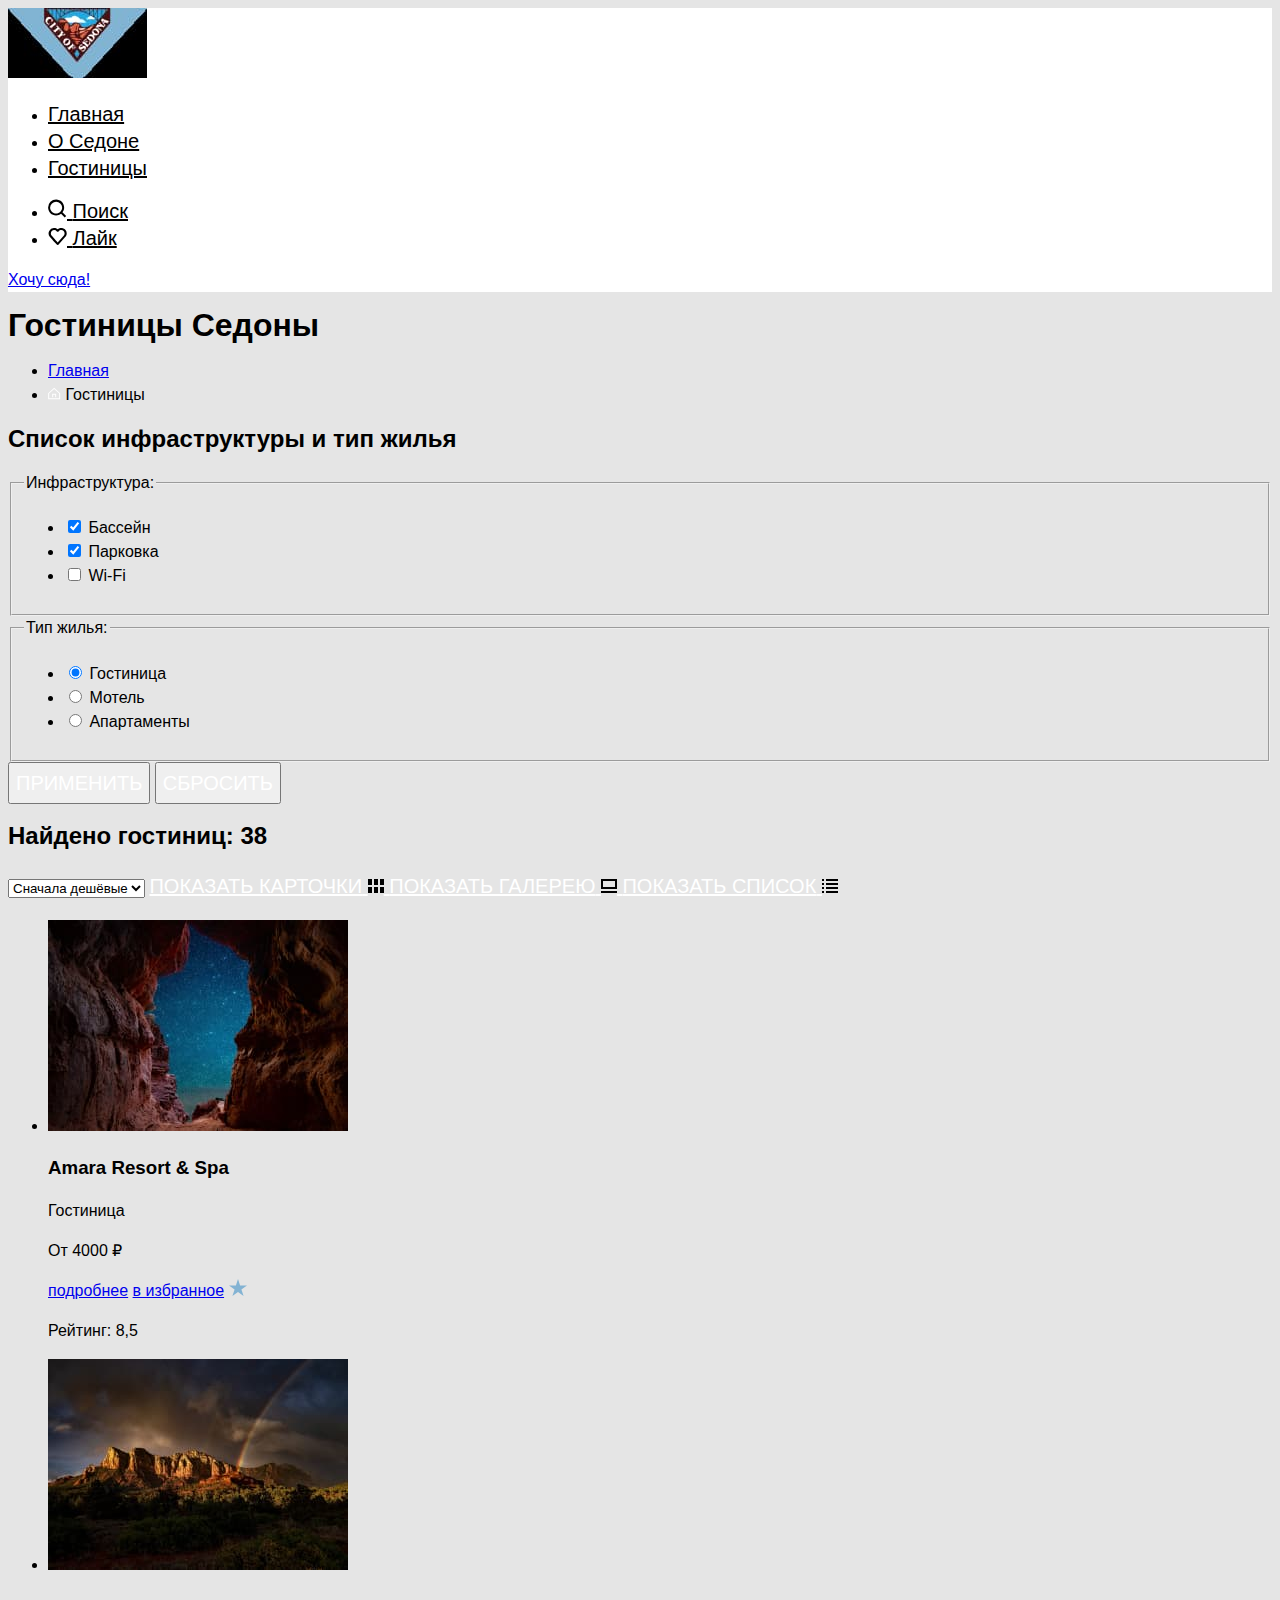
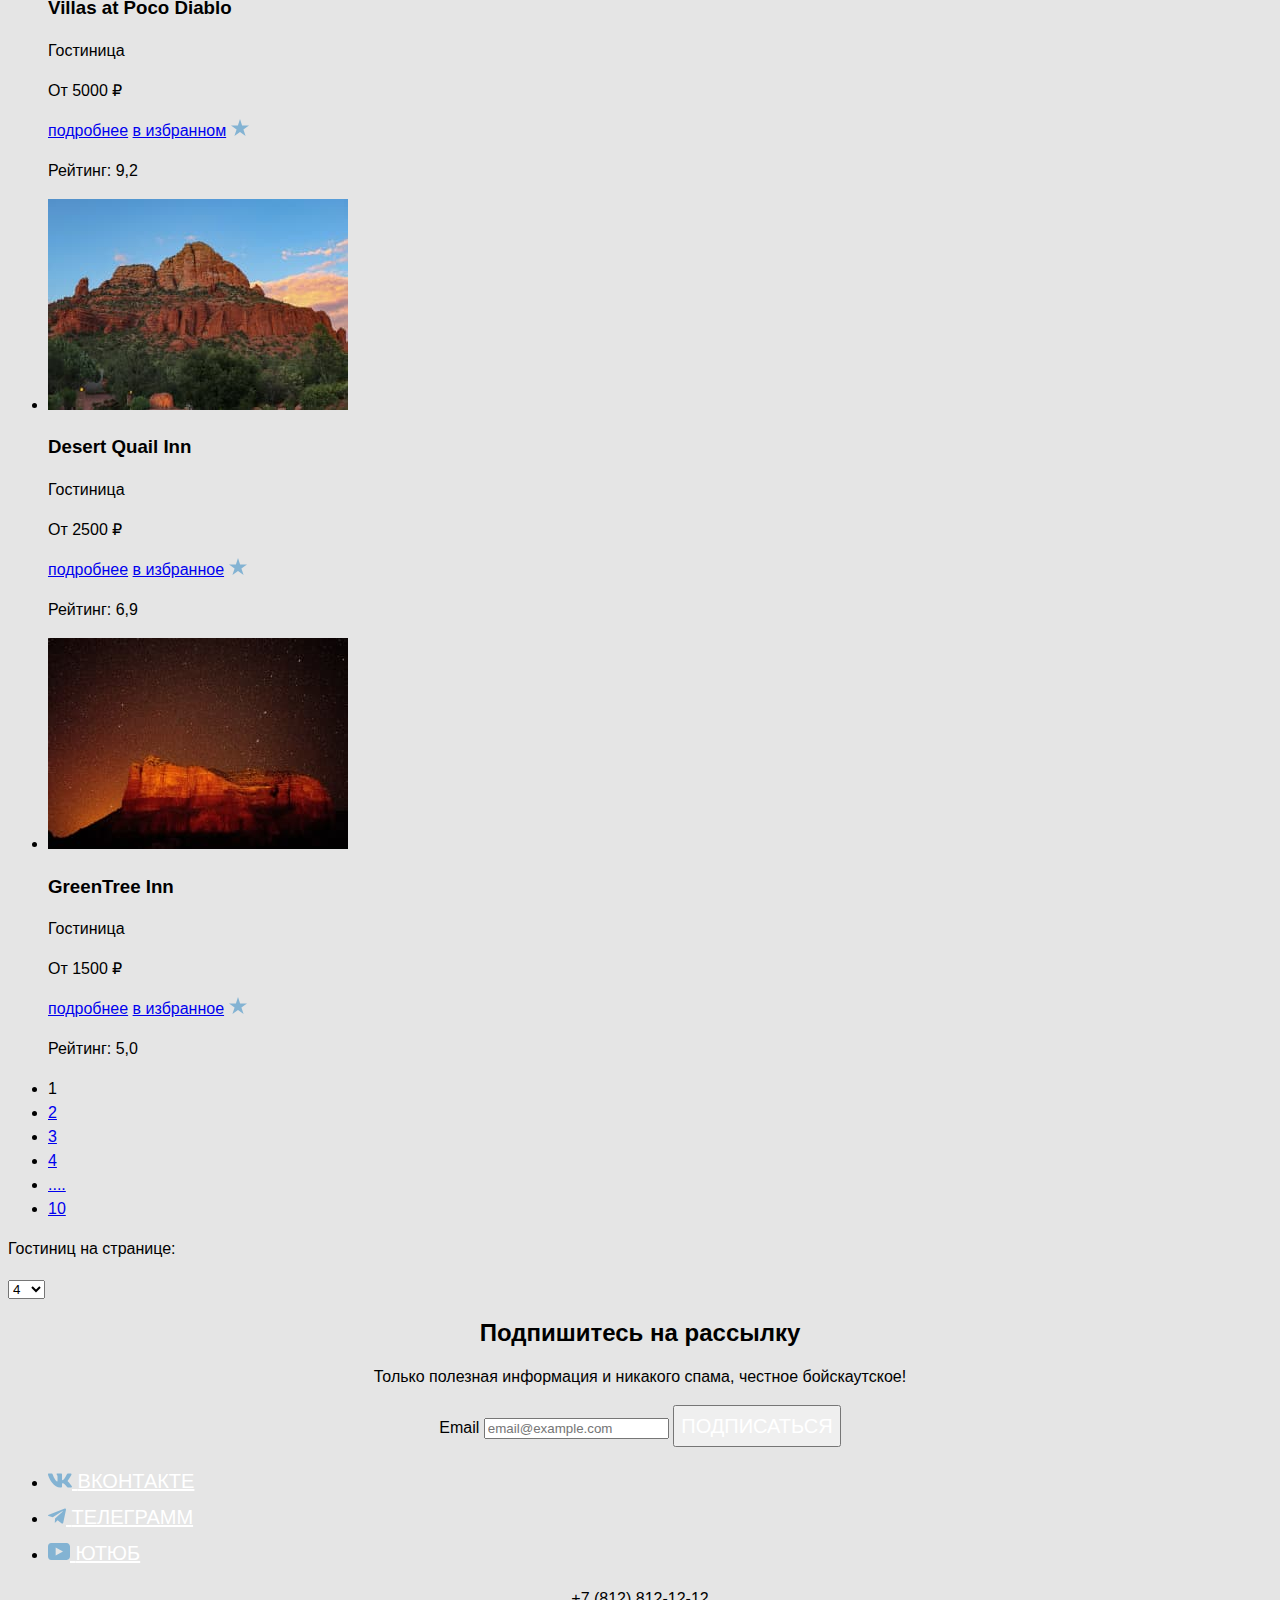
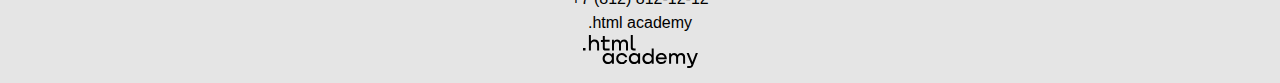
==== catalog.html @ 37988f54 "Базовая стилизация главной страницы" ====
<!DOCTYPE html>
<html lang="en">

<head>
  <meta charset="UTF-8">
  <title>Каталог</title>
  <link rel="stylesheet" href="styles/styles.css">
</head>

<body>
  <header class="page-header">
    <nav class="navigation">
      <a href="#"><img src="images/logo.jpg" alt="logo">
        <ul class="navigation-list">
          <li class="navigation-item">
            <a class="navigation-link" href="index.html">Главная</a>
          </li>
          <li class="navigation-item">
            <a class="navigation-link" href="index.html">О Седоне</a>
          </li>
          <li class="navigation-item">
            <a class="navigation-link" href="#">Гостиницы</a>
          </li>
        </ul>
        <ul class="navigation-user">
          <li class="navigation-item">
            <a class="navigation-link" href="#"><img src="images/search.svg" alt="search">
              <span class="visually-hidden">
                Поиск
              </span>
            </a>
          </li>
          <li class="navigation-item">
            <a class="navigation-link" href="#"><img src="images/favorite.svg" alt="favorite">
              <span class="visually-hidden">
                Лайк
              </span>
            </a>
          </li>
        </ul>
        <div>
          <a href="#">Хочу сюда!</a>
        </div>
    </nav>
  </header>

  <main class="main-inner">
    <header class="inner-header">
      <h1 class="inner-header-title">Гостиницы Седоны</h1>
      <ul class="breadcrumbs">
        <li class="breadcrumbs-item">
          <a class="breadcrumbs-link" href="index.html">Главная</a>
        </li>
        <li class="breadcrumbs-item">
          <img src="images/hotel-catalog.svg" alt="house">
          <a class="breadcrumbs-link">Гостиницы</a>
        </li>
      </ul>
    </header>
    <section class="catalog-environment-and-kind-dwell">
      <h2 class="visually-hidden">Список инфраструктуры и тип жилья</h2>
      <form class="catalog-filter" action="https://echo.htmlacademy.ru/" method="get">

        <fieldset class="catalog-filter-group">
          <legend class="catalog-filter-title">Инфраструктура:</legend>
          <ul class="catalog-filter-list">
            <li class="catalog-filter-item">
              <label class="control">
                <input class="control-input" type="checkbox" name="Бассейн" checked>
                Бассейн
              </label>
            </li>
            <li class="catalog-filter-item">
              <label class="control">
                <input class="control-input" type="checkbox" name="Парковка" checked>
                Парковка
              </label>
            </li>
            <li class="catalog-filter-item">
              <label class="control">
                <input class="control-input" type="checkbox" name="Wi-Fi">
                Wi-Fi
              </label>
            </li>
          </ul>
        </fieldset>

        <fieldset class="catalog-filter-group">
          <legend class="catalog-filter-title">Тип жилья:</legend>
          <ul class="catalog-filter-list">
            <li class="catalog-filter-item">
              <label class="control">
                <input class="control-input" type="radio" name="product-group" value="shaving-supplies" checked>
                Гостиница
              </label>
            </li>
            <li class="catalog-filter-item">
              <label class="control">
                <input class="control-input" type="radio" name="product-group" value="shaving-supplies">
                Мотель
              </label>
            </li>
            <li class="catalog-filter-item">
              <label class="control">
                <input class="control-input" type="radio" name="product-group" value="shaving-supplies">
                Апартаменты
              </label>
            </li>
        </fieldset>

        <button class="button" type="submit">Применить</button>
        <button class="button" type="reset">Сбросить</button>
      </form>

      <h2 class="header-title">Найдено гостиниц: 38</h2>
      <select class="select-control" aria-label="Сортировка">
        <option value="cheap">Сначала дешёвые</option>
        <option value="expensive">Сначала дорогие</option>
      </select>
      <a href="#" class="button button-light">
        <span class="visually-hidden">Показать карточки</span>
        <img src="images/icon-table.svg" alt="table">
      </a>
      <a class="button" href="#">
        <span class="visually-hidden">Показать галерею</span>
        <img src="images/icon-slideshow.svg" alt="slideshow">
      </a>
      <a class="button" href="#">
        <span class="visually-hidden">Показать список</span>
        <img src="images/icon-list.svg" alt="list">
      </a>

      <ul class="select-hotel">
        <li>
          <img src="images/hotel-4.jpg" alt="cave">
          <h3>Amara Resort & Spa</h3>
          <p>Гостиница</p>
          <p>От 4000 ₽</p>
          <a href="#">подробнее</a>
          <a href="#">в избранное</a>
          <img src="images/star.svg" alt="****">
          <p>Рейтинг: 8,5</p>
        </li>
      </ul>

      <ul class="select-hotel">
        <li>
          <img src="images/hotel-1.jpg" alt="rainbow-over-mountain">
          <h3>Villas at Poco Diablo</h3>
          <p>Гостиница</p>
          <p>От 5000 ₽</p>
          <a href="#">подробнее</a>
          <a href="#">в избранном</a>
          <img src="images/star.svg" alt="****">
          <p>Рейтинг: 9,2</p>
        </li>
      </ul>

      <ul class="select-hotel">
        <li>
          <img src="images/hotel-2.jpg" alt="hill">
          <h3>Desert Quail Inn</h3>
          <p>Гостиница</p>
          <p>От 2500 ₽</p>
          <a href="#">подробнее</a>
          <a href="#">в избранное</a>
          <img src="images/star.svg" alt="***">
          <p>Рейтинг: 6,9</p>
        </li>
      </ul>

      <ul class="select-hotel">
        <li>
          <img src="images/hotel-3.jpg" alt="hill-at-night">
          <h3>GreenTree Inn</h3>
          <p>Гостиница</p>
          <p>От 1500 ₽</p>
          <a href="#">подробнее</a>
          <a href="#">в избранное</a>
          <img src="images/star.svg" alt="**">
          <p>Рейтинг: 5,0</p>
        </li>
      </ul>

      <ul class="pagination">
        <li class="pagination-item">
          <a class="pagination-link pagination-current">1</a>
        </li>
        <li class="pagination-item">
          <a class="pagination-link" href="#">2</a>
        </li>
        <li class="pagination-item">
          <a class="pagination-link" href="#">3</a>
        </li>
        <li class="pagination-item">
          <a class="pagination-link" href="#">4</a>
        </li>
        <li class="pagination-item">
          <a class="pagination-link" href="#">....</a>
        </li>
        <li class="pagination-item">
          <a class="pagination-link" href="#">10</a>
        </li>
      </ul>
      <p>Гостиниц на странице:</p>
      <select class="select-control" aria-label="Сортировка">
        <option value="amount">4</option>
        <option value="amount">6</option>
        <option value="amount">9</option>
        <option value="amount">12</option>
        <option value="amount">all</option>
      </select>
  </main>

  <footer class="page-footer">
    <section class="newsletter">
      <h2 class="page-footer-title">Подпишитесь на рассылку</h2>
      <p>Только полезная информация и никакого спама, честное бойскаутское!</p>
      <form class="newsletter-form" action="https://echo.htmlacademy.ru/" method="post">
        <label for="newsletter-email">Email</label>
        <input class="field" placeholder="email@example.com" type="email" name="newsletter-email" id="newsletter-email"
          required>
        <button class="button newsletter-button" type="submit">
          <span class="visually-hidden">Подписаться</span>
        </button>
      </form>
    </section>
    <section class="footer-social">
      <ul class="footer-social-list">
        <li class="footer-social-item">
          <a class="button" href="https://vk.com/htmlacademy"><img src="images/vk.svg" alt="vk">
            <span class="visually-hidden">ВКонтакте</span>
          </a>
        </li>
        <li class="footer-social-item">
          <a class="button" href="https://t.me/htmlacademy"><img src="images/telegram.svg" alt="telegram">
            <span class="visually-hidden">Телеграмм</span>
          </a>
        </li>
        <li class="footer-social-item">
          <a class="button" href="https://www.youtube.com/user/htmlacademyru"><img src="images/youtube.svg"
              alt="youtube">
            <span class="visually-hidden">Ютюб</span>
          </a>
        </li>
      </ul>
    </section>
    <div>
      <li class="contacts-phone" href="tel:+78005558628">+7 (812) 812-12-12</li>
      <li class="about-text" class="htmlacademy-link" href="https://htmlacademy.ru/">.html academy</li>
      <img src="images/HTML Academy.svg" alt="HTML-Academy">
    </div>


  </footer>

</body>

</html>
---- styles/styles.css ----
@font-face {
  font-family: "PT Sans";
  font-style: normal;
  font-weight: 400;
  src: url("fonts/pt-sans-regular.woff2") format("woff2");
  font-display: swap;
}

@font-face {
  font-family: "PT Sans";
  font-style: normal;
  font-weight: 700;
  src: url("fonts/pt-sans-bold.woff2") format("woff2");
  font-display: swap;
}

@font-face {
  font-family: "PT Sans";
  font-style: italic;
  font-weight: 400;
  src: url("fonts/pt-sans-italic.woff2") format("woff2");
  font-display: swap;
}

@font-face {
  font-family: "PT Sans";
  font-style: italic;
  font-weight: 700;
  src: url("fonts/pt-sans-bold-italic.woff2") format("woff2");
  font-display: swap;
}

body {
  font-family: "PT Sans", sans-serif;
  font-size: 16px;
  line-height: 24px;
  color: #000000;
  background: #E5E5E5;
}

.page-header {
  color: #000000;
  background: #FFFFFF;
}

  .navigation-link {
  font-size: 20px;
  line-height: 26px;
  color: #000000;
}


.invite {
  background-image: url("images/background-header.jpg");
}

.clarification{
  text-align: center;
  text-transform: uppercase;
  font-size: 30px;
  line-height: 36px;
}

.clarification-link{
  text-align: center;
  color: #333333;
  font-size: 22px;
  line-height: 26px;
}

.description{
  text-align: center;
  color: #FFFFFF;
}

.description-subtitle{
  font-size: 24px;
  line-height: 28px;
}

.description-lead{
  font-size: 18px;
line-height: 21px;
}

.description-text{
  font-size: 18px;
  line-height: 21px;
}

.interest{
  text-align: center;
}

.interest-text{
  font-size: 30px;
  line-height: 36px;
  text-transform: uppercase;
}

.interest-desc{
  font-size: 22px;
  line-height: 26px;
  color: #333333;
}

.button{
  font-size: 20px;
  line-height: 36px;
  text-transform: uppercase;
  color: #FFFFFF;
}

.page-footer {
  background-image: url("images/background-footer.jpg")
}

.page-footer {
  text-align: center;
}

.footer-social-item {
  text-align: left;
}

.footer-logo-HTML {
  text-align: right;
}
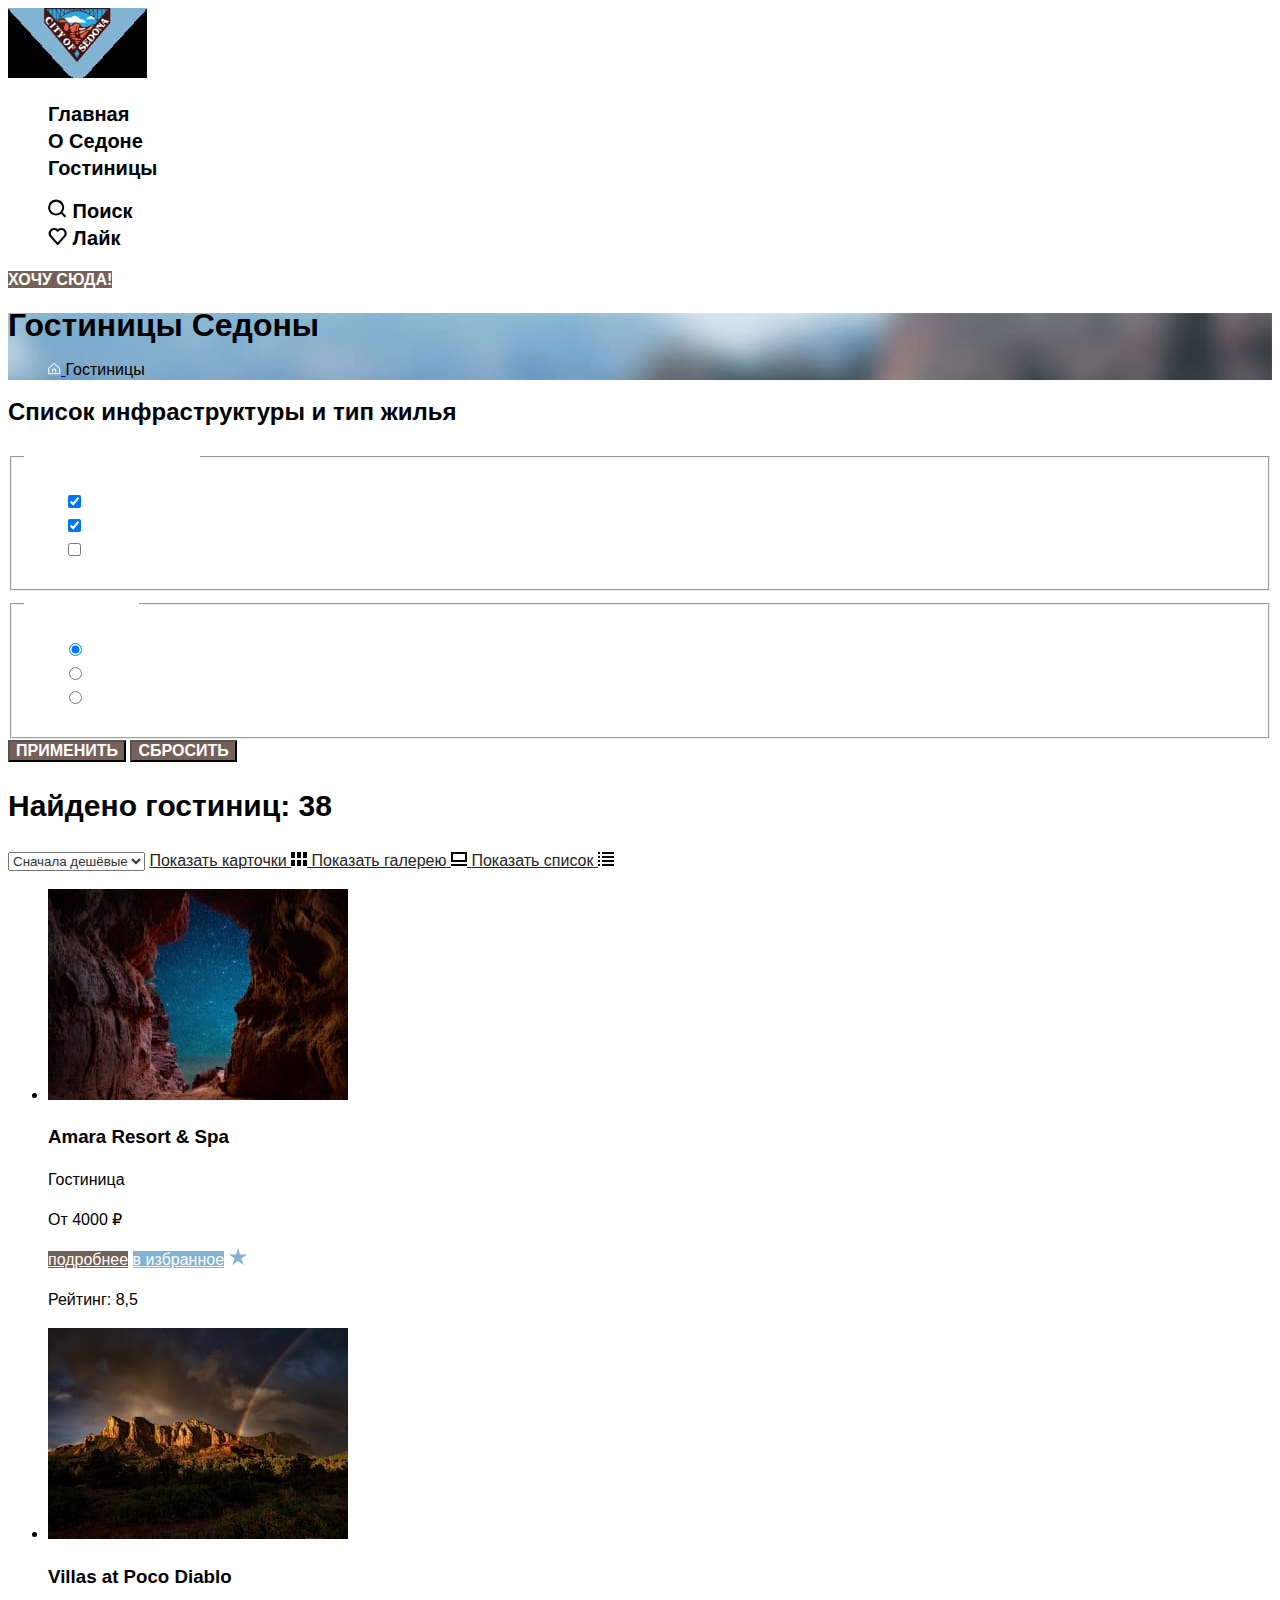
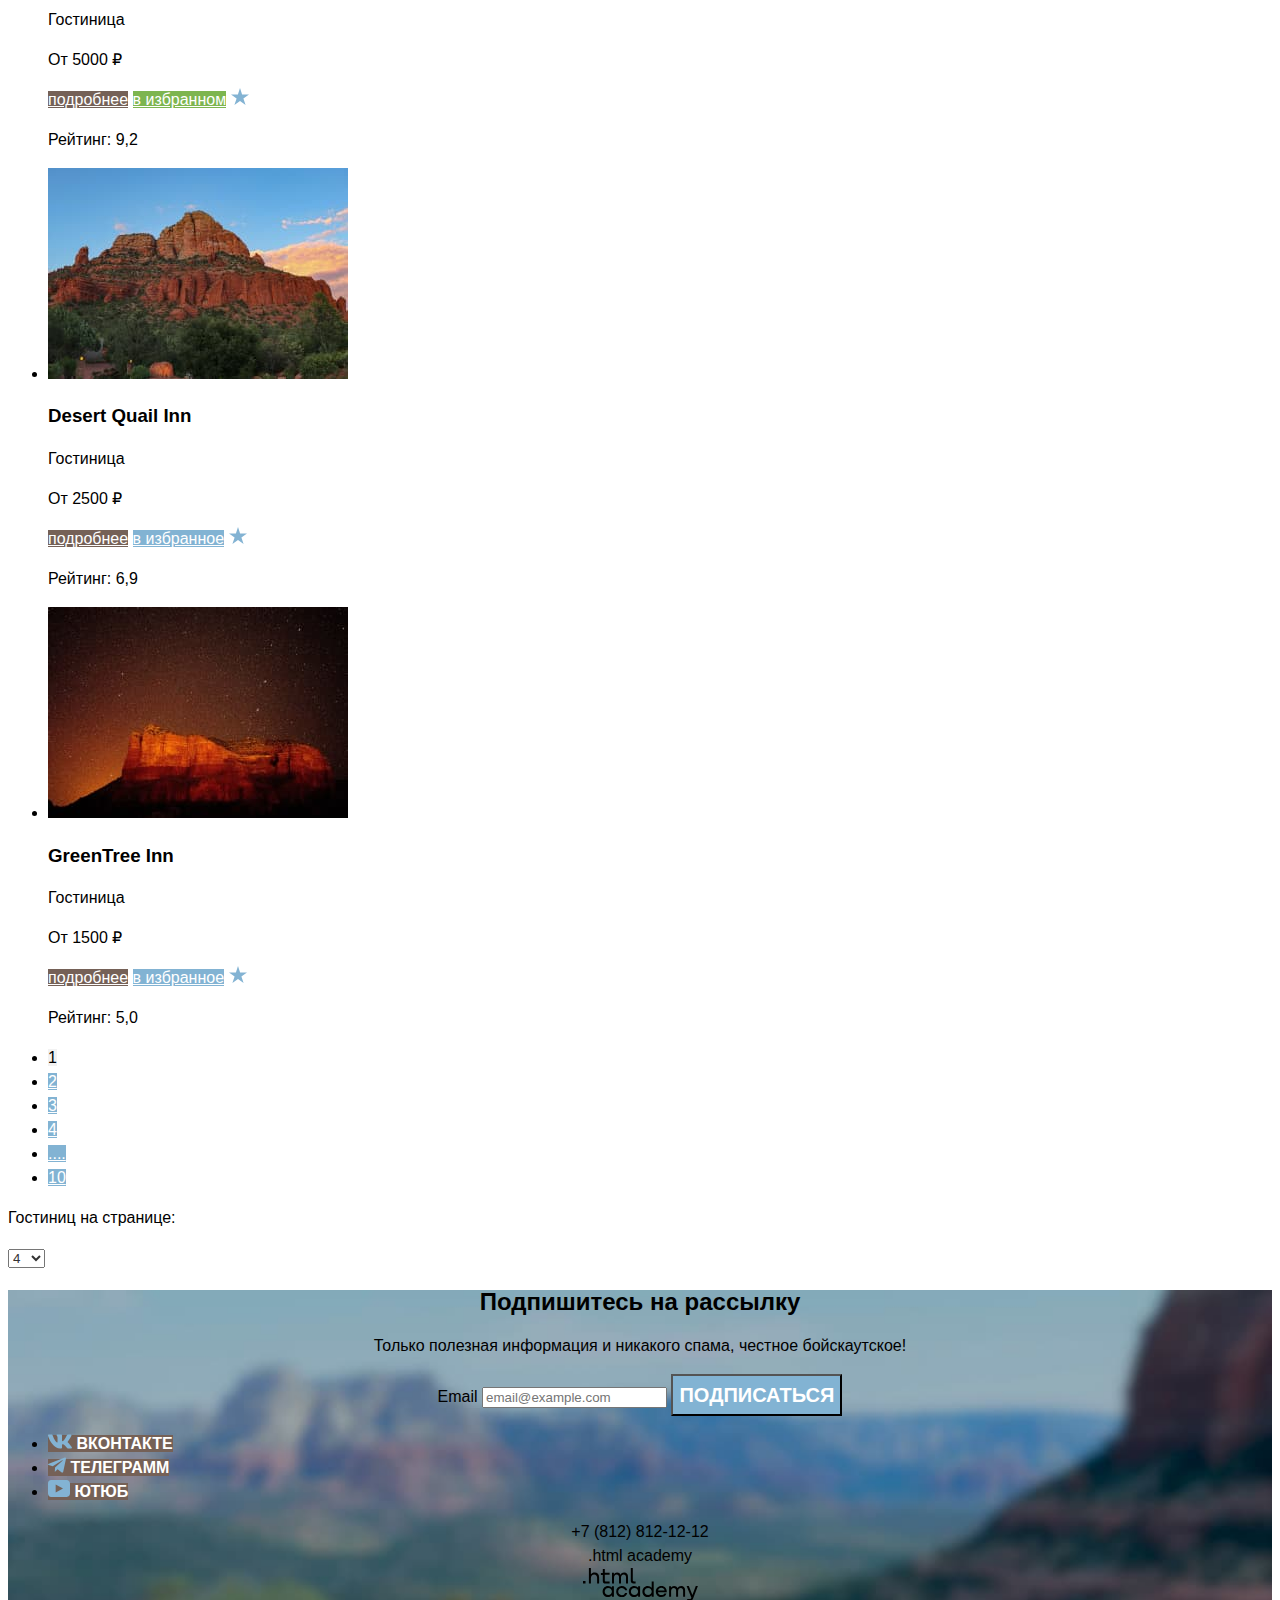
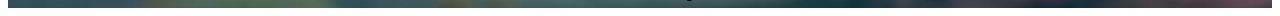
==== commit fd728ce1: "Базовая стилизация главной страницы" ====
--- a/catalog.html
+++ b/catalog.html
@@ -10,7 +10,7 @@
 <body>
   <header class="page-header">
     <nav class="navigation">
-      <a href="#"><img src="images/logo.jpg" alt="logo">
+      <a href="#"><img src="images/logo.jpg" width="139" height="70" alt="logo">
         <ul class="navigation-list">
           <li class="navigation-item">
             <a class="navigation-link" href="index.html">Главная</a>
@@ -39,7 +39,7 @@
           </li>
         </ul>
         <div>
-          <a href="#">Хочу сюда!</a>
+          <a class="button" href="#">Хочу сюда!</a>
         </div>
     </nav>
   </header>
@@ -49,11 +49,8 @@
       <h1 class="inner-header-title">Гостиницы Седоны</h1>
       <ul class="breadcrumbs">
         <li class="breadcrumbs-item">
-          <a class="breadcrumbs-link" href="index.html">Главная</a>
-        </li>
-        <li class="breadcrumbs-item">
-          <img src="images/hotel-catalog.svg" alt="house">
-          <a class="breadcrumbs-link">Гостиницы</a>
+          <a class="breadcrumbs-link" href="index.html"><img src="images/hotel-catalog.svg" alt="house">
+            <a class="breadcrumbs-link">Гостиницы</a>
         </li>
       </ul>
     </header>
@@ -117,15 +114,15 @@
         <option value="cheap">Сначала дешёвые</option>
         <option value="expensive">Сначала дорогие</option>
       </select>
-      <a href="#" class="button button-light">
+      <a href="#" class="button-card">
         <span class="visually-hidden">Показать карточки</span>
         <img src="images/icon-table.svg" alt="table">
       </a>
-      <a class="button" href="#">
+      <a class="button-gallery" href="#">
         <span class="visually-hidden">Показать галерею</span>
         <img src="images/icon-slideshow.svg" alt="slideshow">
       </a>
-      <a class="button" href="#">
+      <a class="button-list" href="#">
         <span class="visually-hidden">Показать список</span>
         <img src="images/icon-list.svg" alt="list">
       </a>
@@ -136,8 +133,8 @@
           <h3>Amara Resort & Spa</h3>
           <p>Гостиница</p>
           <p>От 4000 ₽</p>
-          <a href="#">подробнее</a>
-          <a href="#">в избранное</a>
+          <a class="button-first" href="#">подробнее</a>
+          <a class="button-second" href="#">в избранное</a>
           <img src="images/star.svg" alt="****">
           <p>Рейтинг: 8,5</p>
         </li>
@@ -149,8 +146,8 @@
           <h3>Villas at Poco Diablo</h3>
           <p>Гостиница</p>
           <p>От 5000 ₽</p>
-          <a href="#">подробнее</a>
-          <a href="#">в избранном</a>
+          <a class="button-first" href="#">подробнее</a>
+          <a class="button-third" href="#">в избранном</a>
           <img src="images/star.svg" alt="****">
           <p>Рейтинг: 9,2</p>
         </li>
@@ -162,8 +159,8 @@
           <h3>Desert Quail Inn</h3>
           <p>Гостиница</p>
           <p>От 2500 ₽</p>
-          <a href="#">подробнее</a>
-          <a href="#">в избранное</a>
+          <a class="button-first" href="#">подробнее</a>
+          <a class="button-second" href="#">в избранное</a>
           <img src="images/star.svg" alt="***">
           <p>Рейтинг: 6,9</p>
         </li>
@@ -175,8 +172,8 @@
           <h3>GreenTree Inn</h3>
           <p>Гостиница</p>
           <p>От 1500 ₽</p>
-          <a href="#">подробнее</a>
-          <a href="#">в избранное</a>
+          <a class="button-first" href="#">подробнее</a>
+          <a class="button-second" href="#">в избранное</a>
           <img src="images/star.svg" alt="**">
           <p>Рейтинг: 5,0</p>
         </li>
@@ -184,22 +181,22 @@
 
       <ul class="pagination">
         <li class="pagination-item">
-          <a class="pagination-link pagination-current">1</a>
-        </li>
-        <li class="pagination-item">
-          <a class="pagination-link" href="#">2</a>
-        </li>
-        <li class="pagination-item">
-          <a class="pagination-link" href="#">3</a>
-        </li>
-        <li class="pagination-item">
-          <a class="pagination-link" href="#">4</a>
-        </li>
-        <li class="pagination-item">
-          <a class="pagination-link" href="#">....</a>
-        </li>
-        <li class="pagination-item">
-          <a class="pagination-link" href="#">10</a>
+          <a class="button-pagination-link-pagination-current">1</a>
+        </li>
+        <li class="pagination-item">
+          <a class="button-pagination-link" href="#">2</a>
+        </li>
+        <li class="pagination-item">
+          <a class="button-pagination-link" href="#">3</a>
+        </li>
+        <li class="pagination-item">
+          <a class="button-pagination-link" href="#">4</a>
+        </li>
+        <li class="pagination-item">
+          <a class="button-pagination-link" href="#">....</a>
+        </li>
+        <li class="pagination-item">
+          <a class="button-pagination-link" href="#">10</a>
         </li>
       </ul>
       <p>Гостиниц на странице:</p>
--- a/styles/styles.css
+++ b/styles/styles.css
@@ -35,7 +35,35 @@
   font-size: 16px;
   line-height: 24px;
   color: #000000;
-  background: #E5E5E5;
+  background-color: #ffffff;
+}
+
+.button {
+  font-family: inherit;
+  font-size: 16px;
+  line-height: 16px;
+  font-weight: 700;
+  text-align: center;
+  color: #ffffff;
+  background-color: #756157;;
+  text-decoration: none;
+  text-transform: uppercase;
+  cursor: pointer;
+} 
+
+.button-card {
+  color: #242424;
+  background-color: #ffffff;
+}
+
+.button-gallery {
+  color: #242424;
+  background-color: #ffffff;
+}
+
+.button-list{
+  color: #242424;
+  background-color: #ffffff;
 }
 
 .page-header {
@@ -47,11 +75,26 @@
   font-size: 20px;
   line-height: 26px;
   color: #000000;
-}
+  font-weight: 700;
+  text-decoration: none;
+  }
+
+  .navigation-link-prime{
+    font-size: 20px;
+  line-height: 26px;
+  color: #000000;
+  font-weight: 700;
+  }
+
+  .navigation-item{
+    list-style-type: none;
+  }
 
 
 .invite {
-  background-image: url("images/background-header.jpg");
+  background-image: url(../images/background-header.jpg);
+  background-size: 100% auto;
+  background-repeat: no-repeat;
 }
 
 .clarification{
@@ -71,22 +114,124 @@
 .description{
   text-align: center;
   color: #FFFFFF;
+  
 }
 
 .description-subtitle{
   font-size: 24px;
   line-height: 28px;
+  background-color: #82B3D3;
 }
 
 .description-lead{
   font-size: 18px;
 line-height: 21px;
+background-color: #82B3D3;
 }
 
 .description-text{
   font-size: 18px;
   line-height: 21px;
-}
+  background-color: #82B3D3;
+}
+
+.description-house-all{
+  background-color:rgba(131, 179, 211, 0.12);
+}
+
+.description-subtitle-house{
+  color: #333333;
+  Font-style: Bold;
+  Font-size: 24px;
+  Line-height: 28px;
+}
+
+.description-house{
+  font-size: 18px;
+  line-height: 21px;
+  color: #333333;
+}
+
+.description-food-all{
+  background-color:#FFFFFF;
+}
+
+.description-subtitle-food{
+  color: #333333;
+  Font-style: Bold;
+  Font-size: 24px;
+  Line-height: 28px;
+}
+
+.description-food{
+  font-size: 18px;
+  line-height: 21px;
+  color: #333333;
+}
+
+.description-present-all{
+  background-color:rgba(131, 179, 211, 0.12);
+}
+
+.description-subtitle-present{
+  color: #333333;
+  Font-style: Bold;
+  Font-size: 24px;
+  Line-height: 28px;
+}
+
+.description-present{
+  font-size: 18px;
+  line-height: 21px;
+  color: #333333;
+}
+
+.description-place-all{
+  background-color:rgba(131, 179, 211, 0.12);
+}
+
+.description-subtitle-place{
+  color: #333333;
+  Font-style: Bold;
+  Font-size: 24px;
+  Line-height: 28px;
+}
+
+.description-place{
+  color: #333333;
+}
+
+.description-road-all{
+  background-color:rgba(131, 179, 211, 0.2);
+}
+
+.description-subtitle-road{
+  color: #333333;
+  Font-style: Bold;
+  Font-size: 24px;
+  Line-height: 28px;
+}
+
+.description-road{
+  color: #333333;
+}
+
+.description-populace-all{
+  background-color:rgba(131, 179, 211, 0.12);
+}
+
+.description-subtitle-populace{
+  color: #333333;
+  Font-style: Bold;
+  Font-size: 24px;
+  Line-height: 28px;
+}
+
+.description-populace{
+  color: #333333;
+}
+
+
 
 .interest{
   text-align: center;
@@ -104,16 +249,20 @@
   color: #333333;
 }
 
-.button{
+.newsletter-button{
   font-size: 20px;
   line-height: 36px;
   text-transform: uppercase;
   color: #FFFFFF;
+  background-color: #82B3D3;
 }
 
 .page-footer {
-  background-image: url("images/background-footer.jpg")
-}
+  background-image: url(../images/background-footer.jpg);
+  background-size: 100% auto;
+  background-repeat: no-repeat;
+}
+
 
 .page-footer {
   text-align: center;
@@ -125,4 +274,67 @@
 
 .footer-logo-HTML {
   text-align: right;
+}
+
+.inner-header {
+  background-image: url(../images/background-catalog.jpg);
+  background-size: 100%;
+  background-repeat: no-repeat;
+
+}
+
+.breadcrumbs-item{
+  list-style-type: none;
+}
+
+.button-first{
+  background-color: #756157;
+  color: #FFFFFF;
+}
+
+.button-second{
+  background-color: #82B3D3;
+  color: #FFFFFF;
+}
+
+.button-third{
+  background-color: #7DB54F; 
+  color: #FFFFFF;
+}
+
+.button-pagination-link-pagination-current{
+  background-color:#F2F2F2;
+  color:#000000;
+}
+
+.button-pagination-link{
+  background-color: #82B3D3;
+  color: #FFFFFF;
+}
+
+.breadcrumbs-item {
+  font-size: 16px;
+  line-height: 21px;
+}
+
+.catalog-filter-title {
+  font-size: 20px;
+  line-height: 26px;
+  color: #FFFFFF;
+  font-weight: 700;
+}
+
+.catalog-filter-item {
+  color: #FFFFFF;
+  font-weight: 400;
+}
+
+.header-title {
+  font-size: 30px;
+  line-height: 36px;
+  color: #000000;
+}
+
+.select-control {
+  color: #333333;
 }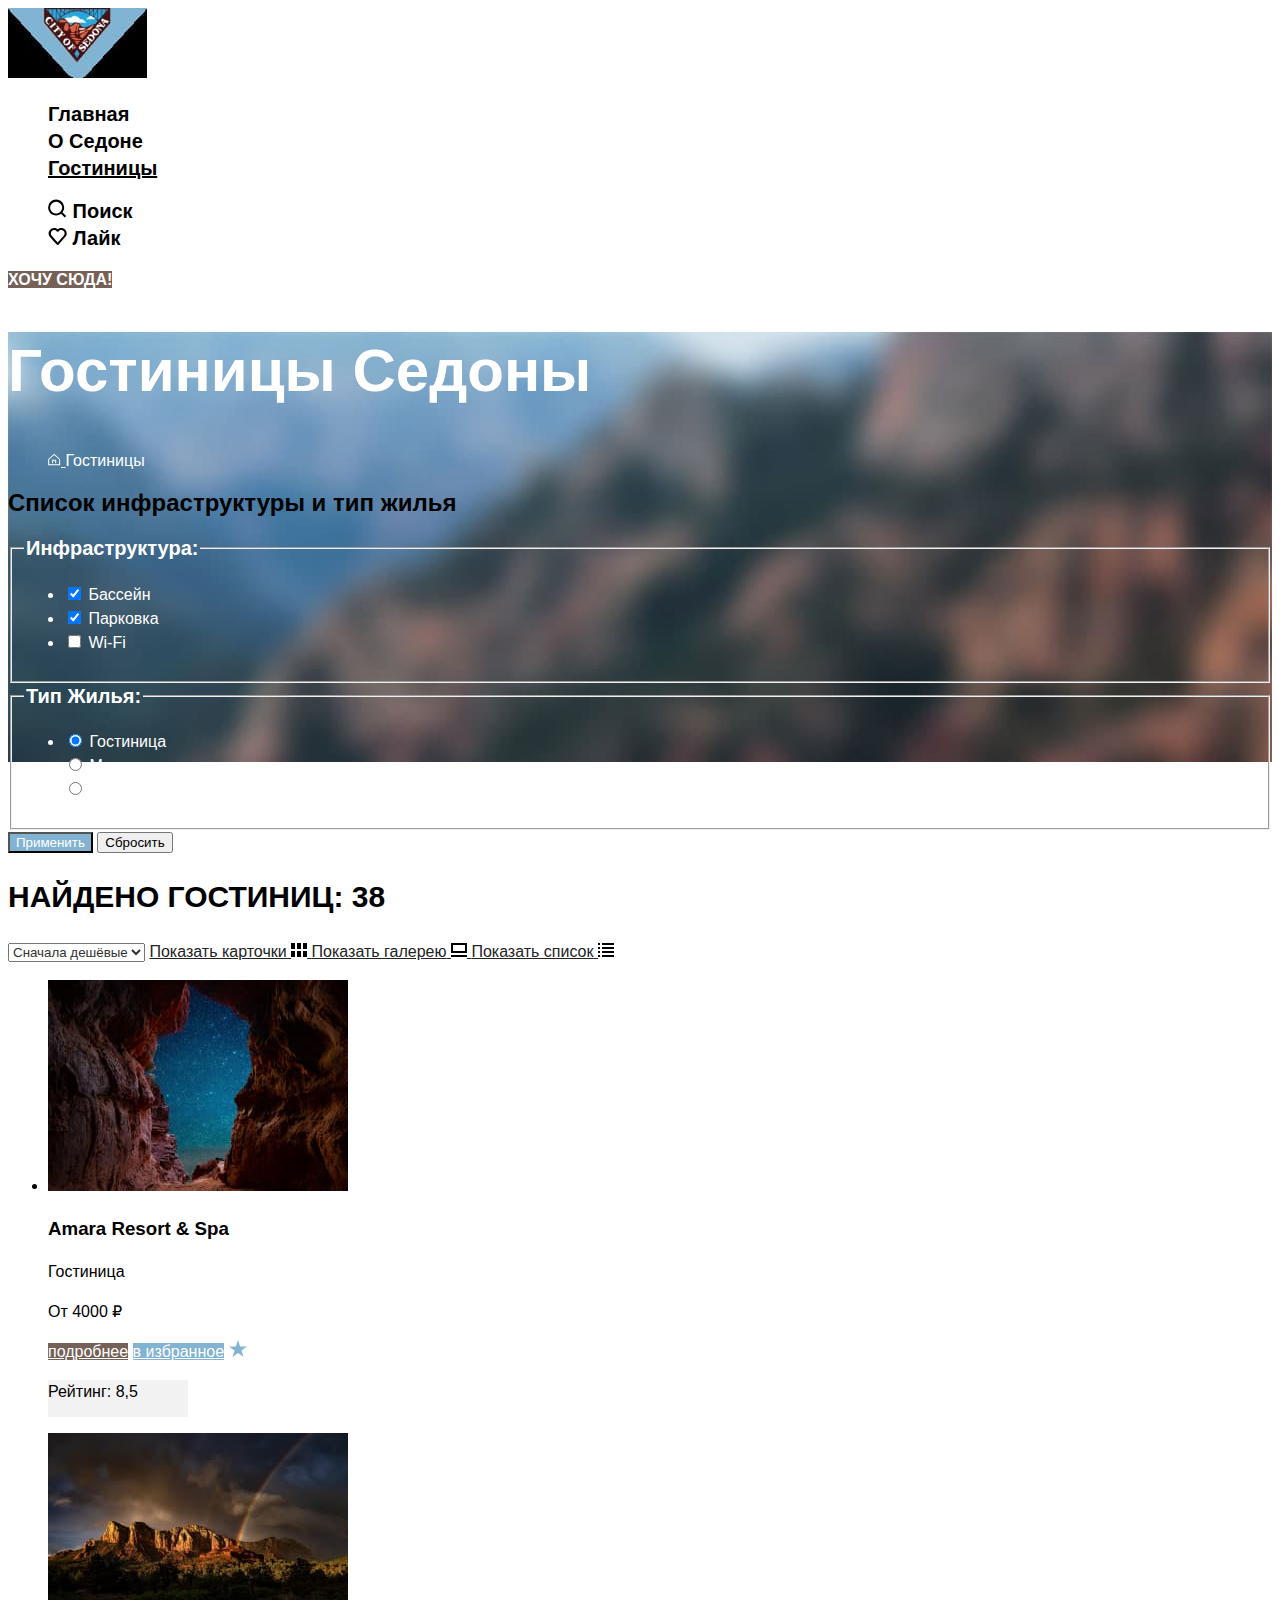
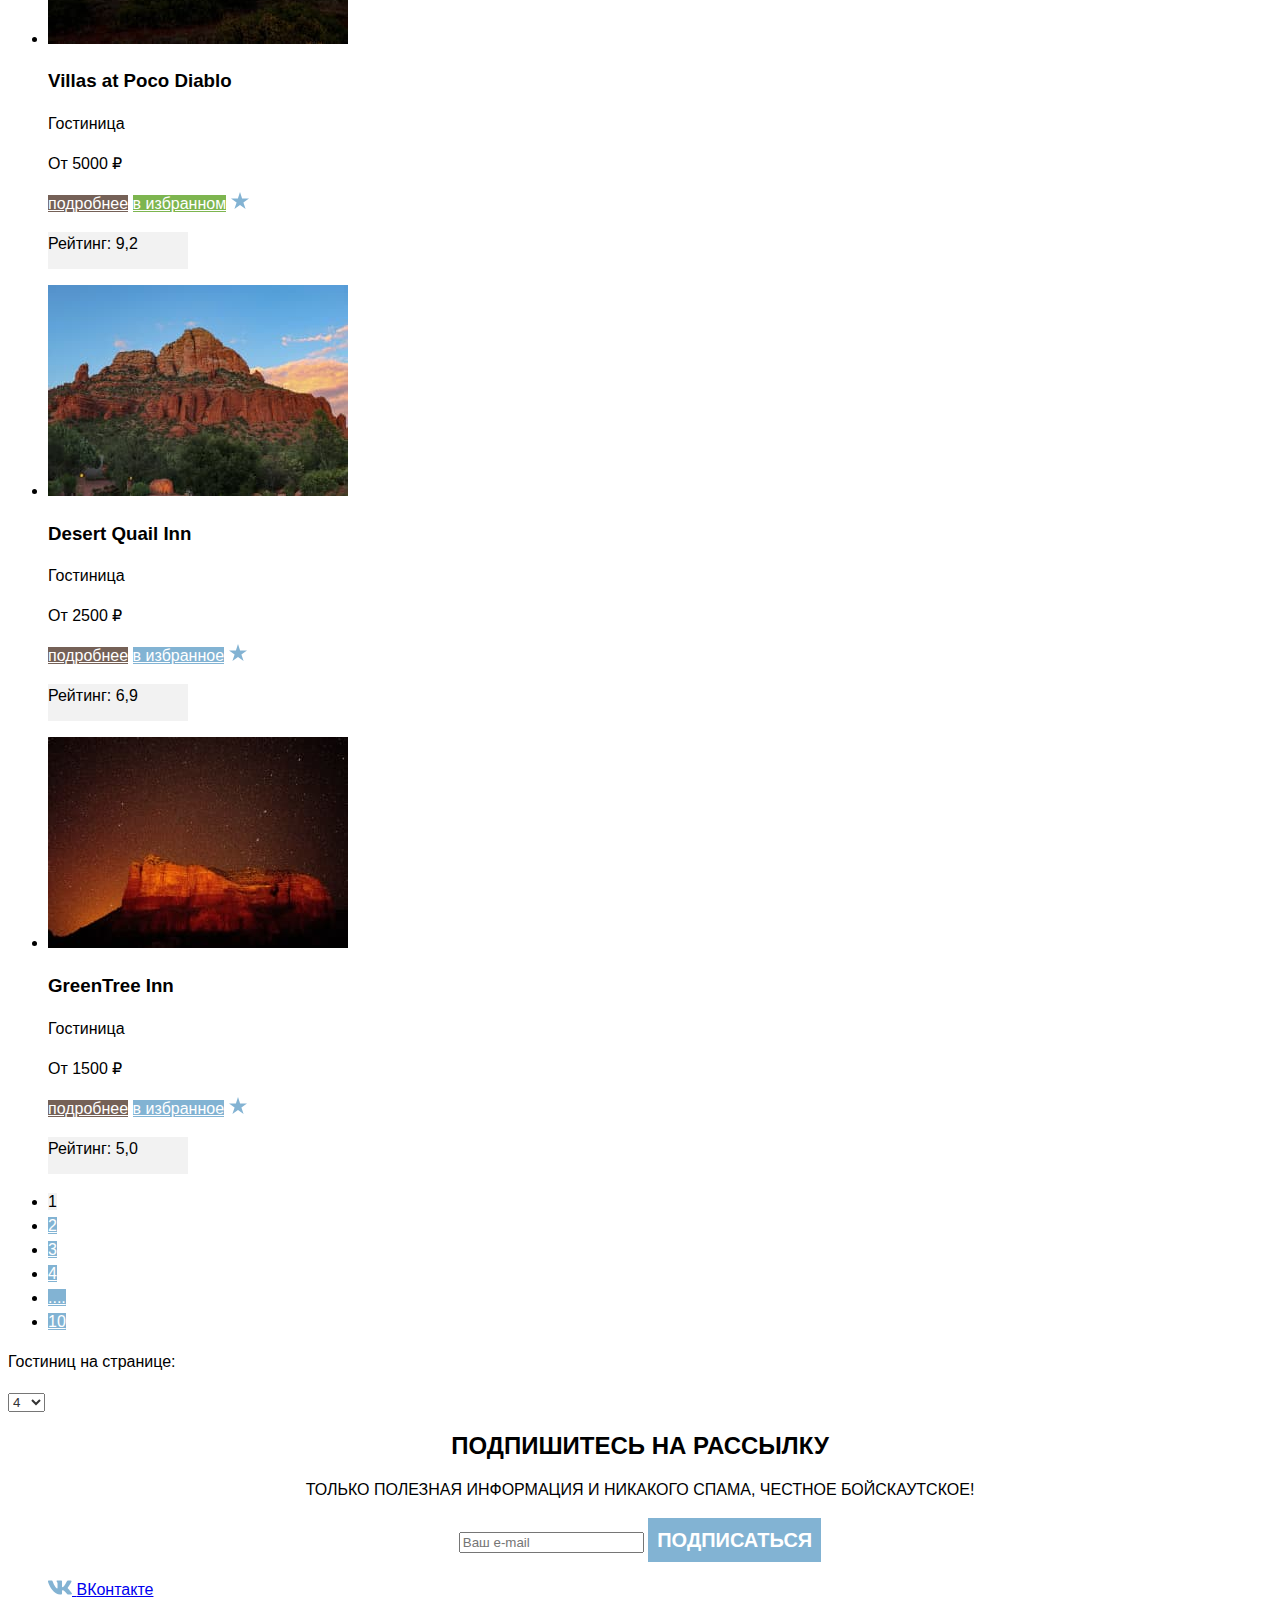
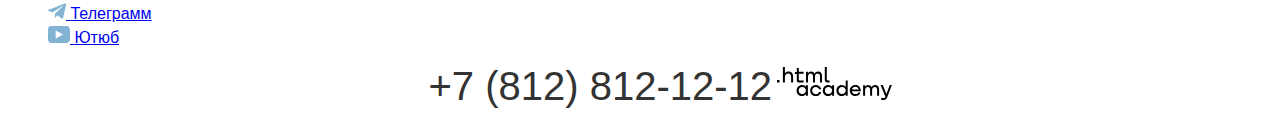
==== commit 57d407f4: "Merge pull request #4 from SeregaGrey/master" ====
--- a/catalog.html
+++ b/catalog.html
@@ -19,7 +19,7 @@
             <a class="navigation-link" href="index.html">О Седоне</a>
           </li>
           <li class="navigation-item">
-            <a class="navigation-link" href="#">Гостиницы</a>
+            <a class="navigation-link-prime" href="#">Гостиницы</a>
           </li>
         </ul>
         <ul class="navigation-user">
@@ -45,7 +45,7 @@
   </header>
 
   <main class="main-inner">
-    <header class="inner-header">
+    <section class="choice-reserve">
       <h1 class="inner-header-title">Гостиницы Седоны</h1>
       <ul class="breadcrumbs">
         <li class="breadcrumbs-item">
@@ -53,61 +53,61 @@
             <a class="breadcrumbs-link">Гостиницы</a>
         </li>
       </ul>
-    </header>
-    <section class="catalog-environment-and-kind-dwell">
-      <h2 class="visually-hidden">Список инфраструктуры и тип жилья</h2>
-      <form class="catalog-filter" action="https://echo.htmlacademy.ru/" method="get">
-
-        <fieldset class="catalog-filter-group">
-          <legend class="catalog-filter-title">Инфраструктура:</legend>
-          <ul class="catalog-filter-list">
-            <li class="catalog-filter-item">
-              <label class="control">
-                <input class="control-input" type="checkbox" name="Бассейн" checked>
-                Бассейн
-              </label>
-            </li>
-            <li class="catalog-filter-item">
-              <label class="control">
-                <input class="control-input" type="checkbox" name="Парковка" checked>
-                Парковка
-              </label>
-            </li>
-            <li class="catalog-filter-item">
-              <label class="control">
-                <input class="control-input" type="checkbox" name="Wi-Fi">
-                Wi-Fi
-              </label>
-            </li>
-          </ul>
-        </fieldset>
-
-        <fieldset class="catalog-filter-group">
-          <legend class="catalog-filter-title">Тип жилья:</legend>
-          <ul class="catalog-filter-list">
-            <li class="catalog-filter-item">
-              <label class="control">
-                <input class="control-input" type="radio" name="product-group" value="shaving-supplies" checked>
-                Гостиница
-              </label>
-            </li>
-            <li class="catalog-filter-item">
-              <label class="control">
-                <input class="control-input" type="radio" name="product-group" value="shaving-supplies">
-                Мотель
-              </label>
-            </li>
-            <li class="catalog-filter-item">
-              <label class="control">
-                <input class="control-input" type="radio" name="product-group" value="shaving-supplies">
-                Апартаменты
-              </label>
-            </li>
-        </fieldset>
-
-        <button class="button" type="submit">Применить</button>
-        <button class="button" type="reset">Сбросить</button>
-      </form>
+      <section class="catalog-environment-and-kind-dwell">
+        <h2 class="visually-hidden">Список инфраструктуры и тип жилья</h2>
+        <form class="catalog-filter" action="https://echo.htmlacademy.ru/" method="get">
+
+          <fieldset class="catalog-filter-group">
+            <legend class="catalog-filter-title">Инфраструктура:</legend>
+            <ul class="catalog-filter-list">
+              <li class="catalog-filter-item">
+                <label class="control">
+                  <input class="control-input" type="checkbox" name="Бассейн" checked>
+                  Бассейн
+                </label>
+              </li>
+              <li class="catalog-filter-item">
+                <label class="control">
+                  <input class="control-input" type="checkbox" name="Парковка" checked>
+                  Парковка
+                </label>
+              </li>
+              <li class="catalog-filter-item">
+                <label class="control">
+                  <input class="control-input" type="checkbox" name="Wi-Fi">
+                  Wi-Fi
+                </label>
+              </li>
+            </ul>
+          </fieldset>
+
+          <fieldset class="catalog-filter-group">
+            <legend class="catalog-filter-title">Тип жилья:</legend>
+            <ul class="catalog-filter-list">
+              <li class="catalog-filter-item">
+                <label class="control">
+                  <input class="control-input" type="radio" name="product-group" value="shaving-supplies" checked>
+                  Гостиница
+                </label>
+              </li>
+              <li class="catalog-filter-item">
+                <label class="control">
+                  <input class="control-input" type="radio" name="product-group" value="shaving-supplies">
+                  Мотель
+                </label>
+              </li>
+              <li class="catalog-filter-item">
+                <label class="control">
+                  <input class="control-input" type="radio" name="product-group" value="shaving-supplies">
+                  Апартаменты
+                </label>
+              </li>
+          </fieldset>
+
+          <button class="button-use" type="submit">Применить</button>
+          <button class="button-reset" type="reset">Сбросить</button>
+        </form>
+      </section>
 
       <h2 class="header-title">Найдено гостиниц: 38</h2>
       <select class="select-control" aria-label="Сортировка">
@@ -136,7 +136,7 @@
           <a class="button-first" href="#">подробнее</a>
           <a class="button-second" href="#">в избранное</a>
           <img src="images/star.svg" alt="****">
-          <p>Рейтинг: 8,5</p>
+          <p class="rating">Рейтинг: 8,5</p>
         </li>
       </ul>
 
@@ -149,7 +149,7 @@
           <a class="button-first" href="#">подробнее</a>
           <a class="button-third" href="#">в избранном</a>
           <img src="images/star.svg" alt="****">
-          <p>Рейтинг: 9,2</p>
+          <p class="rating">Рейтинг: 9,2</p>
         </li>
       </ul>
 
@@ -162,7 +162,7 @@
           <a class="button-first" href="#">подробнее</a>
           <a class="button-second" href="#">в избранное</a>
           <img src="images/star.svg" alt="***">
-          <p>Рейтинг: 6,9</p>
+          <p class="rating">Рейтинг: 6,9</p>
         </li>
       </ul>
 
@@ -175,7 +175,7 @@
           <a class="button-first" href="#">подробнее</a>
           <a class="button-second" href="#">в избранное</a>
           <img src="images/star.svg" alt="**">
-          <p>Рейтинг: 5,0</p>
+          <p class="rating">Рейтинг: 5,0</p>
         </li>
       </ul>
 
@@ -207,50 +207,49 @@
         <option value="amount">12</option>
         <option value="amount">all</option>
       </select>
+      <section class="newsletter-catalog">
+        <h2 class="page-subscribe-title-catalog">Подпишитесь на рассылку</h2>
+        <p>Только полезная информация и никакого спама, честное бойскаутское!</p>
+        <form class="newsletter-form" action="https://echo.htmlacademy.ru/" method="post">
+          <input class="field" placeholder="Ваш e-mail" type="email" name="newsletter-email" id="newsletter-email"
+            required>
+          <button class="button newsletter-button" type="submit">
+            <span class="visually-hidden">Подписаться</span>
+          </button>
+        </form>
+      </section>
   </main>
 
+
   <footer class="page-footer">
-    <section class="newsletter">
-      <h2 class="page-footer-title">Подпишитесь на рассылку</h2>
-      <p>Только полезная информация и никакого спама, честное бойскаутское!</p>
-      <form class="newsletter-form" action="https://echo.htmlacademy.ru/" method="post">
-        <label for="newsletter-email">Email</label>
-        <input class="field" placeholder="email@example.com" type="email" name="newsletter-email" id="newsletter-email"
-          required>
-        <button class="button newsletter-button" type="submit">
-          <span class="visually-hidden">Подписаться</span>
-        </button>
-      </form>
-    </section>
     <section class="footer-social">
       <ul class="footer-social-list">
         <li class="footer-social-item">
-          <a class="button" href="https://vk.com/htmlacademy"><img src="images/vk.svg" alt="vk">
+          <a class="footer-social-link" href="https://vk.com/htmlacademy"><img src="images/vk.svg" alt="vk">
             <span class="visually-hidden">ВКонтакте</span>
           </a>
         </li>
         <li class="footer-social-item">
-          <a class="button" href="https://t.me/htmlacademy"><img src="images/telegram.svg" alt="telegram">
+          <a class="footer-social-link" href="https://t.me/htmlacademy"><img src="images/telegram.svg" alt="telegram">
             <span class="visually-hidden">Телеграмм</span>
           </a>
         </li>
         <li class="footer-social-item">
-          <a class="button" href="https://www.youtube.com/user/htmlacademyru"><img src="images/youtube.svg"
+          <a class="footer-social-link" href="https://www.youtube.com/user/htmlacademyru"><img src="images/youtube.svg"
               alt="youtube">
             <span class="visually-hidden">Ютюб</span>
           </a>
         </li>
       </ul>
     </section>
-    <div>
-      <li class="contacts-phone" href="tel:+78005558628">+7 (812) 812-12-12</li>
-      <li class="about-text" class="htmlacademy-link" href="https://htmlacademy.ru/">.html academy</li>
-      <img src="images/HTML Academy.svg" alt="HTML-Academy">
-    </div>
-
-
+    <ul class="footer-contacts-list">
+      <li>
+        <a class="contacts-phone" href="tel:+78005558628">+7 (812) 812-12-12</a>
+        <a class="footer-logo-HTML" href="https://htmlacademy.ru/"><img src="images/HTML Academy.svg"
+            alt="HTML-Academy"></a>
+      </li>
+    </ul>
   </footer>
-
 </body>
 
 </html>--- a/styles/styles.css
+++ b/styles/styles.css
@@ -121,6 +121,8 @@
   font-size: 24px;
   line-height: 28px;
   background-color: #82B3D3;
+  font-weight: 700;
+  text-transform: uppercase;
 }
 
 .description-lead{
@@ -144,6 +146,8 @@
   Font-style: Bold;
   Font-size: 24px;
   Line-height: 28px;
+  font-weight: 700;
+  text-transform: uppercase;
 }
 
 .description-house{
@@ -161,6 +165,8 @@
   Font-style: Bold;
   Font-size: 24px;
   Line-height: 28px;
+  font-weight: 700;
+  text-transform: uppercase;
 }
 
 .description-food{
@@ -178,6 +184,8 @@
   Font-style: Bold;
   Font-size: 24px;
   Line-height: 28px;
+  font-weight: 700;
+  text-transform: uppercase;
 }
 
 .description-present{
@@ -195,6 +203,8 @@
   Font-style: Bold;
   Font-size: 24px;
   Line-height: 28px;
+  font-weight: 700;
+  text-transform: uppercase;
 }
 
 .description-place{
@@ -210,6 +220,8 @@
   Font-style: Bold;
   Font-size: 24px;
   Line-height: 28px;
+  font-weight: 700;
+  text-transform: uppercase;
 }
 
 .description-road{
@@ -225,6 +237,8 @@
   Font-style: Bold;
   Font-size: 24px;
   Line-height: 28px;
+  font-weight: 700;
+  text-transform: uppercase;
 }
 
 .description-populace{
@@ -235,18 +249,29 @@
 
 .interest{
   text-align: center;
+  list-style-type: none;
 }
 
 .interest-text{
   font-size: 30px;
   line-height: 36px;
   text-transform: uppercase;
+  font-weight: 700;
 }
 
 .interest-desc{
   font-size: 22px;
   line-height: 26px;
   color: #333333;
+  font-weight: 400;
+}
+
+.newsletter{
+  background-image: url(../images/background-footer.jpg);
+  background-size: 100% auto;
+  background-repeat: no-repeat;
+  text-align: center;
+  color: #FFFFFF;
 }
 
 .newsletter-button{
@@ -255,38 +280,109 @@
   text-transform: uppercase;
   color: #FFFFFF;
   background-color: #82B3D3;
+  border:solid #82B3D3;
+}
+
+.page-subscribe-title{
+  text-transform: uppercase;
 }
 
 .page-footer {
-  background-image: url(../images/background-footer.jpg);
+  text-align: center;
+}
+
+.footer-social-list{
+  list-style-type: none;
+}
+
+.footer-social-item {
+  text-align: left;
+}
+
+.footer-contacts-list{
+  list-style-type: none;
+}
+
+.contacts-phone{
+  text-decoration: none;
+  list-style-type: none;
+  color: #333333;
+  text-align: center;
+  text-transform: uppercase;
+  font-size: 40px;
+  line-height: 40px;
+  font-weight: 400;
+}
+
+.footer-logo-HTML {
+  text-align: right;
+}
+
+
+
+.choice-reserve {
+  background-image: url(../images/background-catalog.jpg);
   background-size: 100% auto;
   background-repeat: no-repeat;
-}
-
-
-.page-footer {
-  text-align: center;
-}
-
-.footer-social-item {
-  text-align: left;
-}
-
-.footer-logo-HTML {
-  text-align: right;
-}
-
-.inner-header {
-  background-image: url(../images/background-catalog.jpg);
-  background-size: 100%;
-  background-repeat: no-repeat;
-
+
+}
+
+.breadcrumbs-item {
+  font-size: 16px;
+  line-height: 21px;
+}
+
+.catalog-filter-title {
+  font-size: 20px;
+  line-height: 26px;
+  color: #FFFFFF;
+  font-weight: 700;
+  text-transform: capitalize;
+}
+
+.catalog-filter-item {
+  color: #FFFFFF;
+  font-weight: 400;
+}
+
+.header-title{
+  font-weight: 700;
+  font-size: 30px;
+  line-height: 36px;
+  text-transform: uppercase;
+  color: #000000;
+}
+
+.select-control {
+  color: #333333;
+}
+
+.inner-header-title{
+  color: #FFFFFF;
+  font-weight: 700;
+  font-size: 60px;
+  line-height: 78px;
+}
+
+.breadcrumbs-link{
+  color: #FFFFFF;
+}
+
+.button-use{
+  background: #82B3D3;
+  color: #FFFFFF;
 }
 
 .breadcrumbs-item{
   list-style-type: none;
 }
 
+.rating{
+  width: 140px;
+  height: 37px;
+  background: #F2F2F2;
+}
+
 .button-first{
   background-color: #756157;
   color: #FFFFFF;
@@ -300,6 +396,10 @@
 .button-third{
   background-color: #7DB54F; 
   color: #FFFFFF;
+}
+
+.pagination-item{
+  box-sizing: border-box;
 }
 
 .button-pagination-link-pagination-current{
@@ -312,29 +412,7 @@
   color: #FFFFFF;
 }
 
-.breadcrumbs-item {
-  font-size: 16px;
-  line-height: 21px;
-}
-
-.catalog-filter-title {
-  font-size: 20px;
-  line-height: 26px;
-  color: #FFFFFF;
-  font-weight: 700;
-}
-
-.catalog-filter-item {
-  color: #FFFFFF;
-  font-weight: 400;
-}
-
-.header-title {
-  font-size: 30px;
-  line-height: 36px;
-  color: #000000;
-}
-
-.select-control {
-  color: #333333;
-}+.newsletter-catalog{
+  text-align: center;
+  text-transform: uppercase;
+}
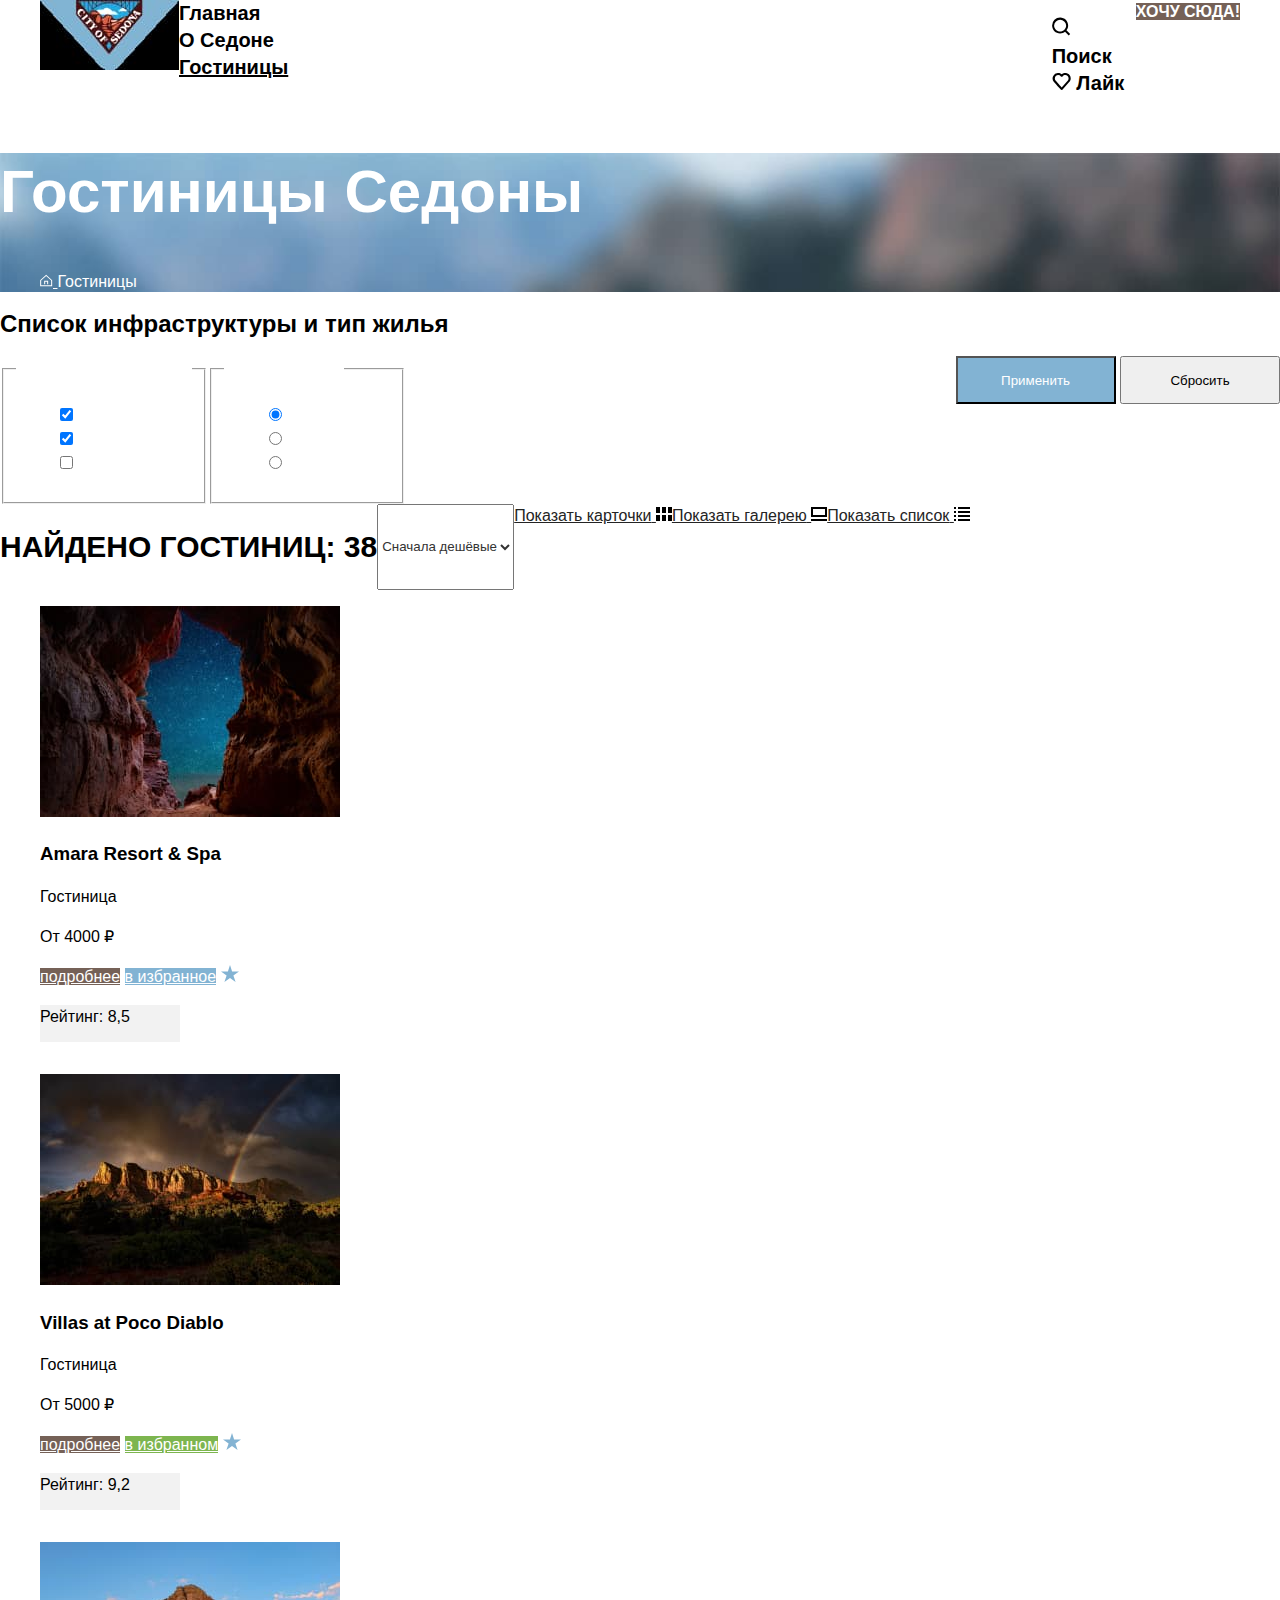
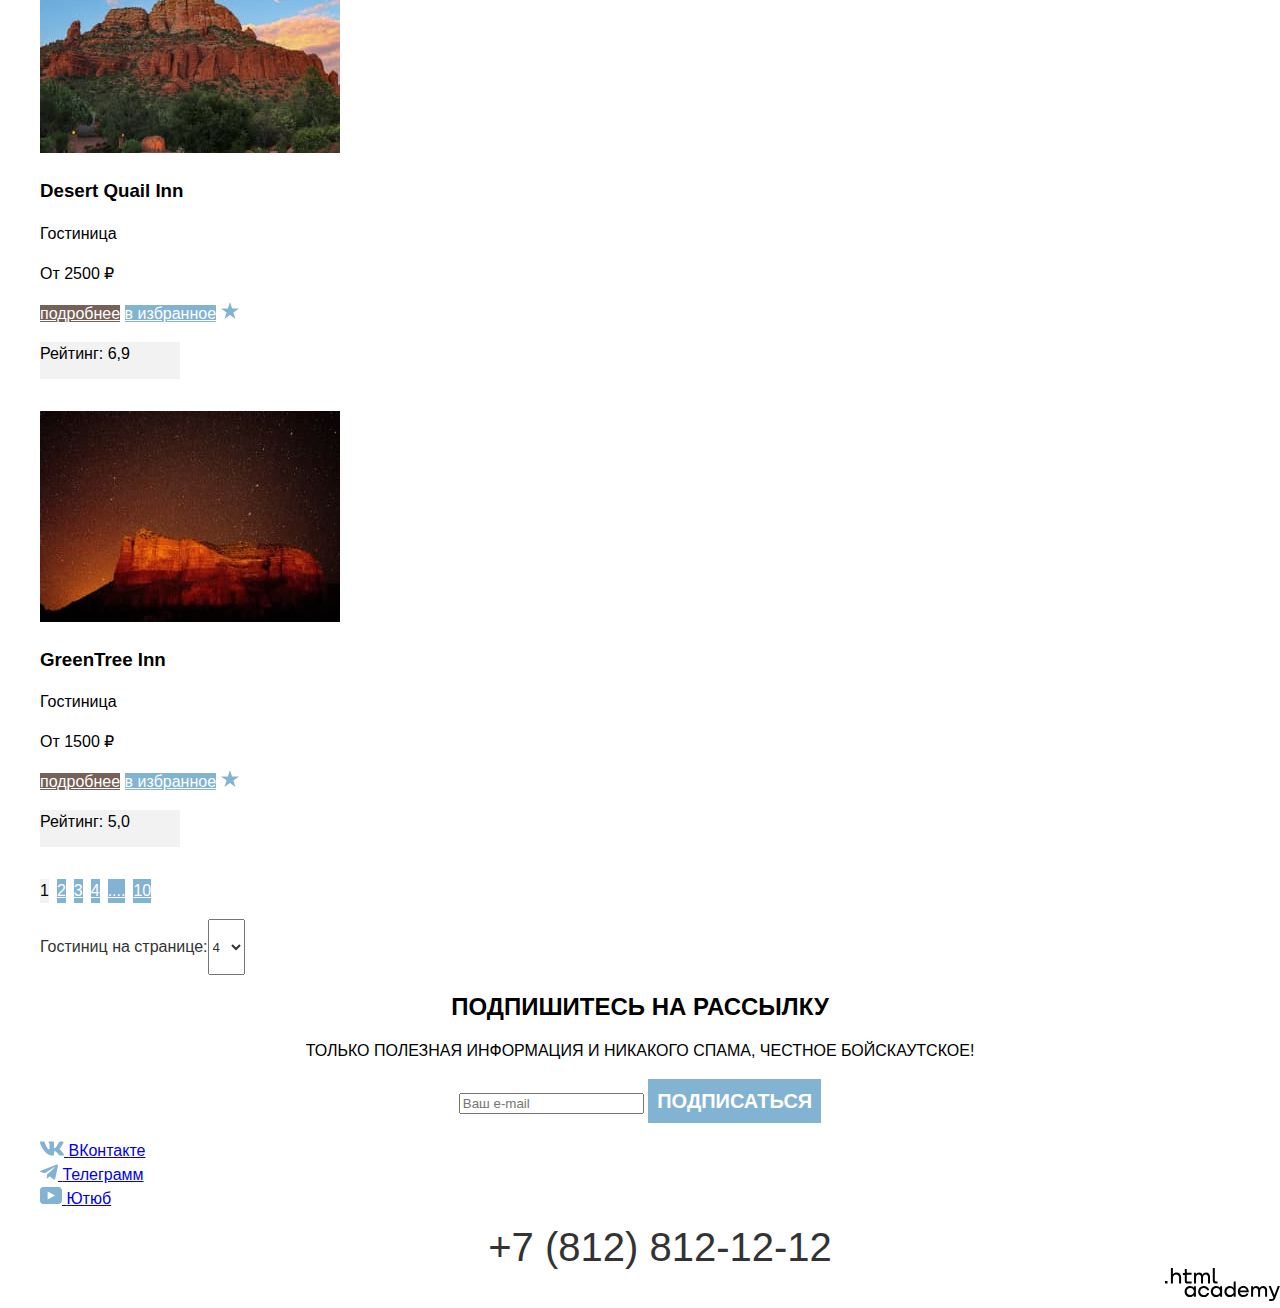
==== commit d458712b: "Сетка для страницы каталога" ====
--- a/catalog.html
+++ b/catalog.html
@@ -44,7 +44,7 @@
     </nav>
   </header>
 
-  <main class="main-inner">
+  <main class="main-container inner">
     <section class="choice-reserve">
       <h1 class="inner-header-title">Гостиницы Седоны</h1>
       <ul class="breadcrumbs">
@@ -53,10 +53,12 @@
             <a class="breadcrumbs-link">Гостиницы</a>
         </li>
       </ul>
-      <section class="catalog-environment-and-kind-dwell">
-        <h2 class="visually-hidden">Список инфраструктуры и тип жилья</h2>
-        <form class="catalog-filter" action="https://echo.htmlacademy.ru/" method="get">
-
+    </section>
+
+    <section class="catalog-environment-and-kind-dwell">
+      <h2 class="visually-hidden">Список инфраструктуры и тип жилья</h2>
+      <form class="catalog-filter" action="https://echo.htmlacademy.ru/" method="get">
+        <div class="catalog-filter">
           <fieldset class="catalog-filter-group">
             <legend class="catalog-filter-title">Инфраструктура:</legend>
             <ul class="catalog-filter-list">
@@ -103,12 +105,16 @@
                 </label>
               </li>
           </fieldset>
-
+        </div>
+        <div class="catalog-filter-button">
           <button class="button-use" type="submit">Применить</button>
           <button class="button-reset" type="reset">Сбросить</button>
-        </form>
-      </section>
-
+        </div>
+      </form>
+      
+    </section>
+
+    <div class="select-control">
       <h2 class="header-title">Найдено гостиниц: 38</h2>
       <select class="select-control" aria-label="Сортировка">
         <option value="cheap">Сначала дешёвые</option>
@@ -126,79 +132,81 @@
         <span class="visually-hidden">Показать список</span>
         <img src="images/icon-list.svg" alt="list">
       </a>
-
-      <ul class="select-hotel">
-        <li>
-          <img src="images/hotel-4.jpg" alt="cave">
-          <h3>Amara Resort & Spa</h3>
-          <p>Гостиница</p>
-          <p>От 4000 ₽</p>
-          <a class="button-first" href="#">подробнее</a>
-          <a class="button-second" href="#">в избранное</a>
-          <img src="images/star.svg" alt="****">
-          <p class="rating">Рейтинг: 8,5</p>
-        </li>
-      </ul>
-
-      <ul class="select-hotel">
-        <li>
-          <img src="images/hotel-1.jpg" alt="rainbow-over-mountain">
-          <h3>Villas at Poco Diablo</h3>
-          <p>Гостиница</p>
-          <p>От 5000 ₽</p>
-          <a class="button-first" href="#">подробнее</a>
-          <a class="button-third" href="#">в избранном</a>
-          <img src="images/star.svg" alt="****">
-          <p class="rating">Рейтинг: 9,2</p>
-        </li>
-      </ul>
-
-      <ul class="select-hotel">
-        <li>
-          <img src="images/hotel-2.jpg" alt="hill">
-          <h3>Desert Quail Inn</h3>
-          <p>Гостиница</p>
-          <p>От 2500 ₽</p>
-          <a class="button-first" href="#">подробнее</a>
-          <a class="button-second" href="#">в избранное</a>
-          <img src="images/star.svg" alt="***">
-          <p class="rating">Рейтинг: 6,9</p>
-        </li>
-      </ul>
-
-      <ul class="select-hotel">
-        <li>
-          <img src="images/hotel-3.jpg" alt="hill-at-night">
-          <h3>GreenTree Inn</h3>
-          <p>Гостиница</p>
-          <p>От 1500 ₽</p>
-          <a class="button-first" href="#">подробнее</a>
-          <a class="button-second" href="#">в избранное</a>
-          <img src="images/star.svg" alt="**">
-          <p class="rating">Рейтинг: 5,0</p>
-        </li>
-      </ul>
-
-      <ul class="pagination">
-        <li class="pagination-item">
-          <a class="button-pagination-link-pagination-current">1</a>
-        </li>
-        <li class="pagination-item">
-          <a class="button-pagination-link" href="#">2</a>
-        </li>
-        <li class="pagination-item">
-          <a class="button-pagination-link" href="#">3</a>
-        </li>
-        <li class="pagination-item">
-          <a class="button-pagination-link" href="#">4</a>
-        </li>
-        <li class="pagination-item">
-          <a class="button-pagination-link" href="#">....</a>
-        </li>
-        <li class="pagination-item">
-          <a class="button-pagination-link" href="#">10</a>
-        </li>
-      </ul>
+    </div>
+
+    <ul class="select-hotel">
+      <li>
+        <img src="images/hotel-4.jpg" alt="cave">
+        <h3>Amara Resort & Spa</h3>
+        <p>Гостиница</p>
+        <p>От 4000 ₽</p>
+        <a class="button-first" href="#">подробнее</a>
+        <a class="button-second" href="#">в избранное</a>
+        <img src="images/star.svg" alt="****">
+        <p class="rating">Рейтинг: 8,5</p>
+      </li>
+    </ul>
+
+    <ul class="select-hotel">
+      <li>
+        <img src="images/hotel-1.jpg" alt="rainbow-over-mountain">
+        <h3>Villas at Poco Diablo</h3>
+        <p>Гостиница</p>
+        <p>От 5000 ₽</p>
+        <a class="button-first" href="#">подробнее</a>
+        <a class="button-third" href="#">в избранном</a>
+        <img src="images/star.svg" alt="****">
+        <p class="rating">Рейтинг: 9,2</p>
+      </li>
+    </ul>
+
+    <ul class="select-hotel">
+      <li>
+        <img src="images/hotel-2.jpg" alt="hill">
+        <h3>Desert Quail Inn</h3>
+        <p>Гостиница</p>
+        <p>От 2500 ₽</p>
+        <a class="button-first" href="#">подробнее</a>
+        <a class="button-second" href="#">в избранное</a>
+        <img src="images/star.svg" alt="***">
+        <p class="rating">Рейтинг: 6,9</p>
+      </li>
+    </ul>
+
+    <ul class="select-hotel">
+      <li>
+        <img src="images/hotel-3.jpg" alt="hill-at-night">
+        <h3>GreenTree Inn</h3>
+        <p>Гостиница</p>
+        <p>От 1500 ₽</p>
+        <a class="button-first" href="#">подробнее</a>
+        <a class="button-second" href="#">в избранное</a>
+        <img src="images/star.svg" alt="**">
+        <p class="rating">Рейтинг: 5,0</p>
+      </li>
+    </ul>
+
+    <ul class="pagination">
+      <li class="pagination-item">
+        <a class="button-pagination-link-pagination-current">1</a>
+      </li>
+      <li class="pagination-item">
+        <a class="button-pagination-link" href="#">2</a>
+      </li>
+      <li class="pagination-item">
+        <a class="button-pagination-link" href="#">3</a>
+      </li>
+      <li class="pagination-item">
+        <a class="button-pagination-link" href="#">4</a>
+      </li>
+      <li class="pagination-item">
+        <a class="button-pagination-link" href="#">....</a>
+      </li>
+      <li class="pagination-item">
+        <a class="button-pagination-link" href="#">10</a>
+      </li>
+    </ul>
+    <ul class="select-control">
       <p>Гостиниц на странице:</p>
       <select class="select-control" aria-label="Сортировка">
         <option value="amount">4</option>
@@ -207,17 +215,18 @@
         <option value="amount">12</option>
         <option value="amount">all</option>
       </select>
-      <section class="newsletter-catalog">
-        <h2 class="page-subscribe-title-catalog">Подпишитесь на рассылку</h2>
-        <p>Только полезная информация и никакого спама, честное бойскаутское!</p>
-        <form class="newsletter-form" action="https://echo.htmlacademy.ru/" method="post">
-          <input class="field" placeholder="Ваш e-mail" type="email" name="newsletter-email" id="newsletter-email"
-            required>
-          <button class="button newsletter-button" type="submit">
-            <span class="visually-hidden">Подписаться</span>
-          </button>
-        </form>
-      </section>
+    </ul>
+    <section class="newsletter-catalog">
+      <h2 class="page-subscribe-title-catalog">Подпишитесь на рассылку</h2>
+      <p>Только полезная информация и никакого спама, честное бойскаутское!</p>
+      <form class="newsletter-form" action="https://echo.htmlacademy.ru/" method="post">
+        <input class="field" placeholder="Ваш e-mail" type="email" name="newsletter-email" id="newsletter-email"
+          required>
+        <button class="button newsletter-button" type="submit">
+          <span class="visually-hidden">Подписаться</span>
+        </button>
+      </form>
+    </section>
   </main>
 
 
--- a/styles/styles.css
+++ b/styles/styles.css
@@ -30,7 +30,13 @@
   font-display: swap;
 }
 
+html {
+  height: 100%;
+}
+
 body {
+  margin: 0;
+  min-height: 100%;
   font-family: "PT Sans", sans-serif;
   font-size: 16px;
   line-height: 24px;
@@ -45,11 +51,12 @@
   font-weight: 700;
   text-align: center;
   color: #ffffff;
-  background-color: #756157;;
+  background-color: #756157;
+  ;
   text-decoration: none;
   text-transform: uppercase;
   cursor: pointer;
-} 
+}
 
 .button-card {
   color: #242424;
@@ -61,7 +68,7 @@
   background-color: #ffffff;
 }
 
-.button-list{
+.button-list {
   color: #242424;
   background-color: #ffffff;
 }
@@ -71,24 +78,55 @@
   background: #FFFFFF;
 }
 
-  .navigation-link {
+.navigation {
+  display: flex;
+  width: 1200px;
+  margin: 0 auto;
+}
+
+.navigation-list {
+  margin: 0;
+  padding: 0;
+  width: 390px;
+}
+
+.navigation-user {
+  width: 84px;
+  margin-left: auto;
+}
+
+.navigation-link {
   font-size: 20px;
   line-height: 26px;
   color: #000000;
   font-weight: 700;
   text-decoration: none;
-  }
-
-  .navigation-link-prime{
-    font-size: 20px;
+}
+
+.navigation-logo {
+  width: 139px;
+  margin-left: 70px;
+}
+
+.main-container {
+  flex-grow: 1;
+}
+
+.invite-img {
+  display: block;
+  margin: 0 auto;
+}
+
+.navigation-link-prime {
+  font-size: 20px;
   line-height: 26px;
   color: #000000;
   font-weight: 700;
-  }
-
-  .navigation-item{
-    list-style-type: none;
-  }
+}
+
+.navigation-item {
+  list-style-type: none;
+}
 
 
 .invite {
@@ -97,51 +135,76 @@
   background-repeat: no-repeat;
 }
 
-.clarification{
+.clarification {
   text-align: center;
   text-transform: uppercase;
   font-size: 30px;
   line-height: 36px;
 }
 
-.clarification-link{
+.clarification-link {
   text-align: center;
   color: #333333;
   font-size: 22px;
   line-height: 26px;
 }
 
-.description{
-  text-align: center;
-  color: #FFFFFF;
-  
-}
-
-.description-subtitle{
+.description {
+  text-align: center;
+  color: #FFFFFF;
+}
+
+.description-city {
+  display: flex;
+  justify-content: space-between;
+}
+
+.description-countryside{
+  justify-content: space-between;
+  width: 400px;
+  margin: 0 auto;
+  
+}
+
+.description-all {
+  display: flex;
+  justify-content: space-between;
+  
+
+}
+
+.description-subtitle {
   font-size: 24px;
   line-height: 28px;
   background-color: #82B3D3;
   font-weight: 700;
   text-transform: uppercase;
-}
-
-.description-lead{
-  font-size: 18px;
-line-height: 21px;
-background-color: #82B3D3;
-}
-
-.description-text{
+  flex-direction: column;
+
+}
+
+.description-lead {
   font-size: 18px;
   line-height: 21px;
   background-color: #82B3D3;
-}
-
-.description-house-all{
-  background-color:rgba(131, 179, 211, 0.12);
-}
-
-.description-subtitle-house{
+  flex-direction: column;
+
+}
+
+.description-text {
+  font-size: 18px;
+  line-height: 21px;
+  background-color: #82B3D3;
+  flex-direction: column;
+
+}
+
+.description-house-all {
+  background-color: rgba(131, 179, 211, 0.12);
+
+}
+
+.description-subtitle-house {
   color: #333333;
   Font-style: Bold;
   Font-size: 24px;
@@ -150,17 +213,17 @@
   text-transform: uppercase;
 }
 
-.description-house{
+.description-house {
   font-size: 18px;
   line-height: 21px;
   color: #333333;
 }
 
-.description-food-all{
-  background-color:#FFFFFF;
-}
-
-.description-subtitle-food{
+.description-food-all {
+  background-color: #FFFFFF;
+}
+
+.description-subtitle-food {
   color: #333333;
   Font-style: Bold;
   Font-size: 24px;
@@ -169,17 +232,17 @@
   text-transform: uppercase;
 }
 
-.description-food{
+.description-food {
   font-size: 18px;
   line-height: 21px;
   color: #333333;
 }
 
-.description-present-all{
-  background-color:rgba(131, 179, 211, 0.12);
-}
-
-.description-subtitle-present{
+.description-present-all {
+  background-color: rgba(131, 179, 211, 0.12);
+}
+
+.description-subtitle-present {
   color: #333333;
   Font-style: Bold;
   Font-size: 24px;
@@ -188,17 +251,17 @@
   text-transform: uppercase;
 }
 
-.description-present{
+.description-present {
   font-size: 18px;
   line-height: 21px;
   color: #333333;
 }
 
-.description-place-all{
-  background-color:rgba(131, 179, 211, 0.12);
-}
-
-.description-subtitle-place{
+.description-place-all {
+  background-color: rgba(131, 179, 211, 0.12);
+}
+
+.description-subtitle-place {
   color: #333333;
   Font-style: Bold;
   Font-size: 24px;
@@ -207,15 +270,15 @@
   text-transform: uppercase;
 }
 
-.description-place{
-  color: #333333;
-}
-
-.description-road-all{
-  background-color:rgba(131, 179, 211, 0.2);
-}
-
-.description-subtitle-road{
+.description-place {
+  color: #333333;
+}
+
+.description-road-all {
+  background-color: rgba(131, 179, 211, 0.2);
+}
+
+.description-subtitle-road {
   color: #333333;
   Font-style: Bold;
   Font-size: 24px;
@@ -224,15 +287,15 @@
   text-transform: uppercase;
 }
 
-.description-road{
-  color: #333333;
-}
-
-.description-populace-all{
-  background-color:rgba(131, 179, 211, 0.12);
-}
-
-.description-subtitle-populace{
+.description-road {
+  color: #333333;
+}
+
+.description-populace-all {
+  background-color: rgba(131, 179, 211, 0.12);
+}
+
+.description-subtitle-populace {
   color: #333333;
   Font-style: Bold;
   Font-size: 24px;
@@ -241,32 +304,32 @@
   text-transform: uppercase;
 }
 
-.description-populace{
-  color: #333333;
-}
-
-
-
-.interest{
-  text-align: center;
-  list-style-type: none;
-}
-
-.interest-text{
+.description-populace {
+  color: #333333;
+}
+
+
+
+.interest {
+  text-align: center;
+  list-style-type: none;
+}
+
+.interest-text {
   font-size: 30px;
   line-height: 36px;
   text-transform: uppercase;
   font-weight: 700;
 }
 
-.interest-desc{
+.interest-desc {
   font-size: 22px;
   line-height: 26px;
   color: #333333;
   font-weight: 400;
 }
 
-.newsletter{
+.newsletter {
   background-image: url(../images/background-footer.jpg);
   background-size: 100% auto;
   background-repeat: no-repeat;
@@ -274,36 +337,45 @@
   color: #FFFFFF;
 }
 
-.newsletter-button{
+.newsletter-button {
   font-size: 20px;
   line-height: 36px;
   text-transform: uppercase;
   color: #FFFFFF;
   background-color: #82B3D3;
-  border:solid #82B3D3;
-}
-
-.page-subscribe-title{
+  border: solid #82B3D3;
+}
+
+.page-subscribe-title {
   text-transform: uppercase;
 }
 
 .page-footer {
   text-align: center;
-}
-
-.footer-social-list{
-  list-style-type: none;
+
+}
+
+.footer-social-list {
+  list-style-type: none;
+  width: 142px;
+  display: block;
+  
 }
 
 .footer-social-item {
   text-align: left;
-}
-
-.footer-contacts-list{
-  list-style-type: none;
-}
-
-.contacts-phone{
+  display: block;
+  
+  
+}
+
+.footer-contacts-list {
+  list-style-type: none;
+
+
+}
+
+.contacts-phone {
   text-decoration: none;
   list-style-type: none;
   color: #333333;
@@ -312,10 +384,14 @@
   font-size: 40px;
   line-height: 40px;
   font-weight: 400;
+  width: 331px;
+margin: 0 auto;
 }
 
 .footer-logo-HTML {
   text-align: right;
+  display: block;
+  margin: 0 auto;
 }
 
 
@@ -345,7 +421,13 @@
   font-weight: 400;
 }
 
-.header-title{
+.catalog-filter{
+  display: flex;
+  
+  
+}
+
+.header-title {
   font-weight: 700;
   font-size: 30px;
   line-height: 36px;
@@ -357,62 +439,95 @@
   color: #333333;
 }
 
-.inner-header-title{
+.inner-header-title {
   color: #FFFFFF;
   font-weight: 700;
   font-size: 60px;
   line-height: 78px;
 }
 
-.breadcrumbs-link{
-  color: #FFFFFF;
-}
-
-.button-use{
+.breadcrumbs-link {
+  color: #FFFFFF;
+}
+
+.button-use {
   background: #82B3D3;
   color: #FFFFFF;
-}
-
-.breadcrumbs-item{
-  list-style-type: none;
-}
-
-.rating{
+  width: 160px;
+  height: 48px;
+  
+  
+  
+  
+}
+
+.button-reset{
+  width: 160px;
+  height: 48px;
+  
+}
+
+.catalog-filter-button{
+  margin-left: auto;
+}
+
+.select-hotel{
+  display: flex;
+  list-style-type: none;
+}
+
+
+.breadcrumbs-item {
+  list-style-type: none;
+}
+
+.rating {
   width: 140px;
   height: 37px;
   background: #F2F2F2;
 }
 
-.button-first{
+.button-first {
   background-color: #756157;
   color: #FFFFFF;
 }
 
-.button-second{
+.button-second {
   background-color: #82B3D3;
   color: #FFFFFF;
 }
 
-.button-third{
-  background-color: #7DB54F; 
-  color: #FFFFFF;
-}
-
-.pagination-item{
+.button-third {
+  background-color: #7DB54F;
+  color: #FFFFFF;
+}
+
+.pagination-item {
   box-sizing: border-box;
-}
-
-.button-pagination-link-pagination-current{
-  background-color:#F2F2F2;
-  color:#000000;
-}
-
-.button-pagination-link{
+  list-style-type: none;
+  display: flex; 
+  margin-right: 8px;
+}
+
+.pagination{
+  display: flex;
+}
+
+.select-control{
+  display: flex;
+}
+
+.button-pagination-link-pagination-current {
+  background-color: #F2F2F2;
+  color: #000000;
+}
+
+.button-pagination-link {
   background-color: #82B3D3;
   color: #FFFFFF;
 }
 
-.newsletter-catalog{
-  text-align: center;
-  text-transform: uppercase;
-}
+.newsletter-catalog {
+  text-align: center;
+  text-transform: uppercase;
+}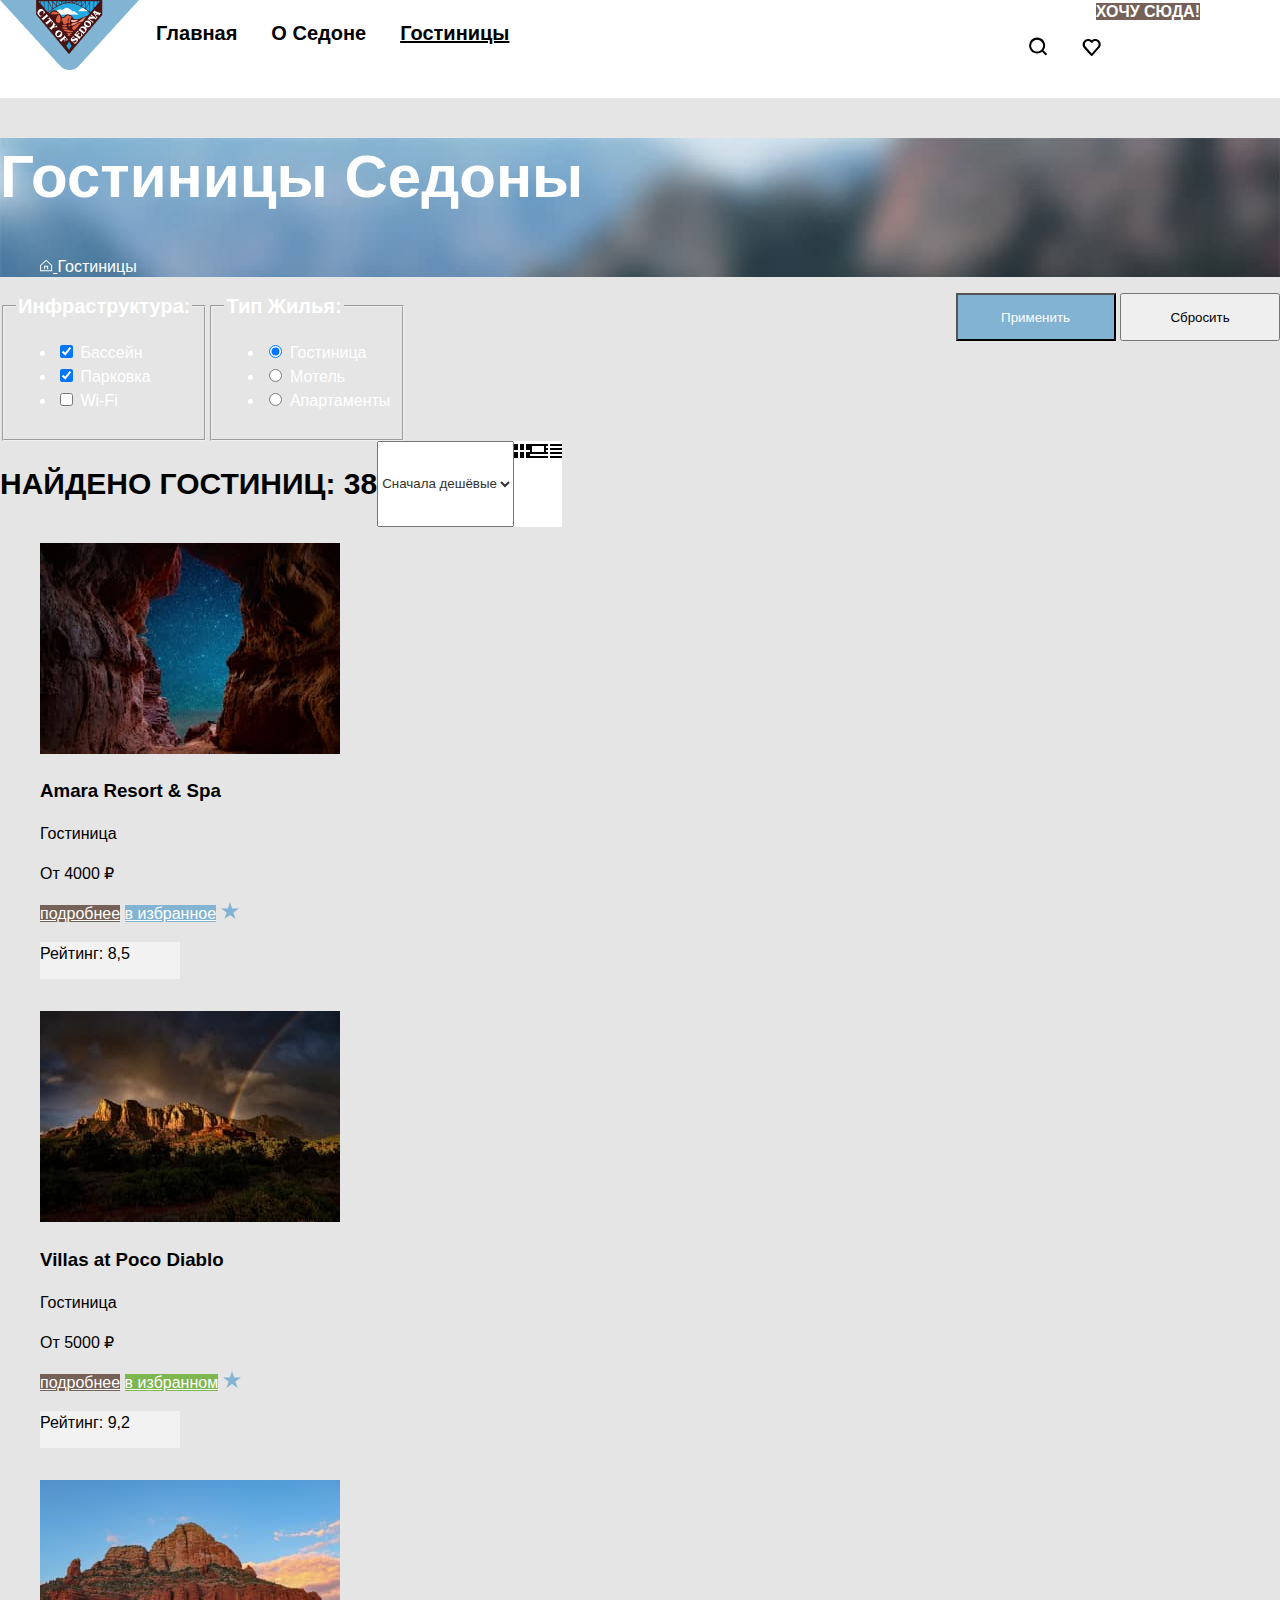
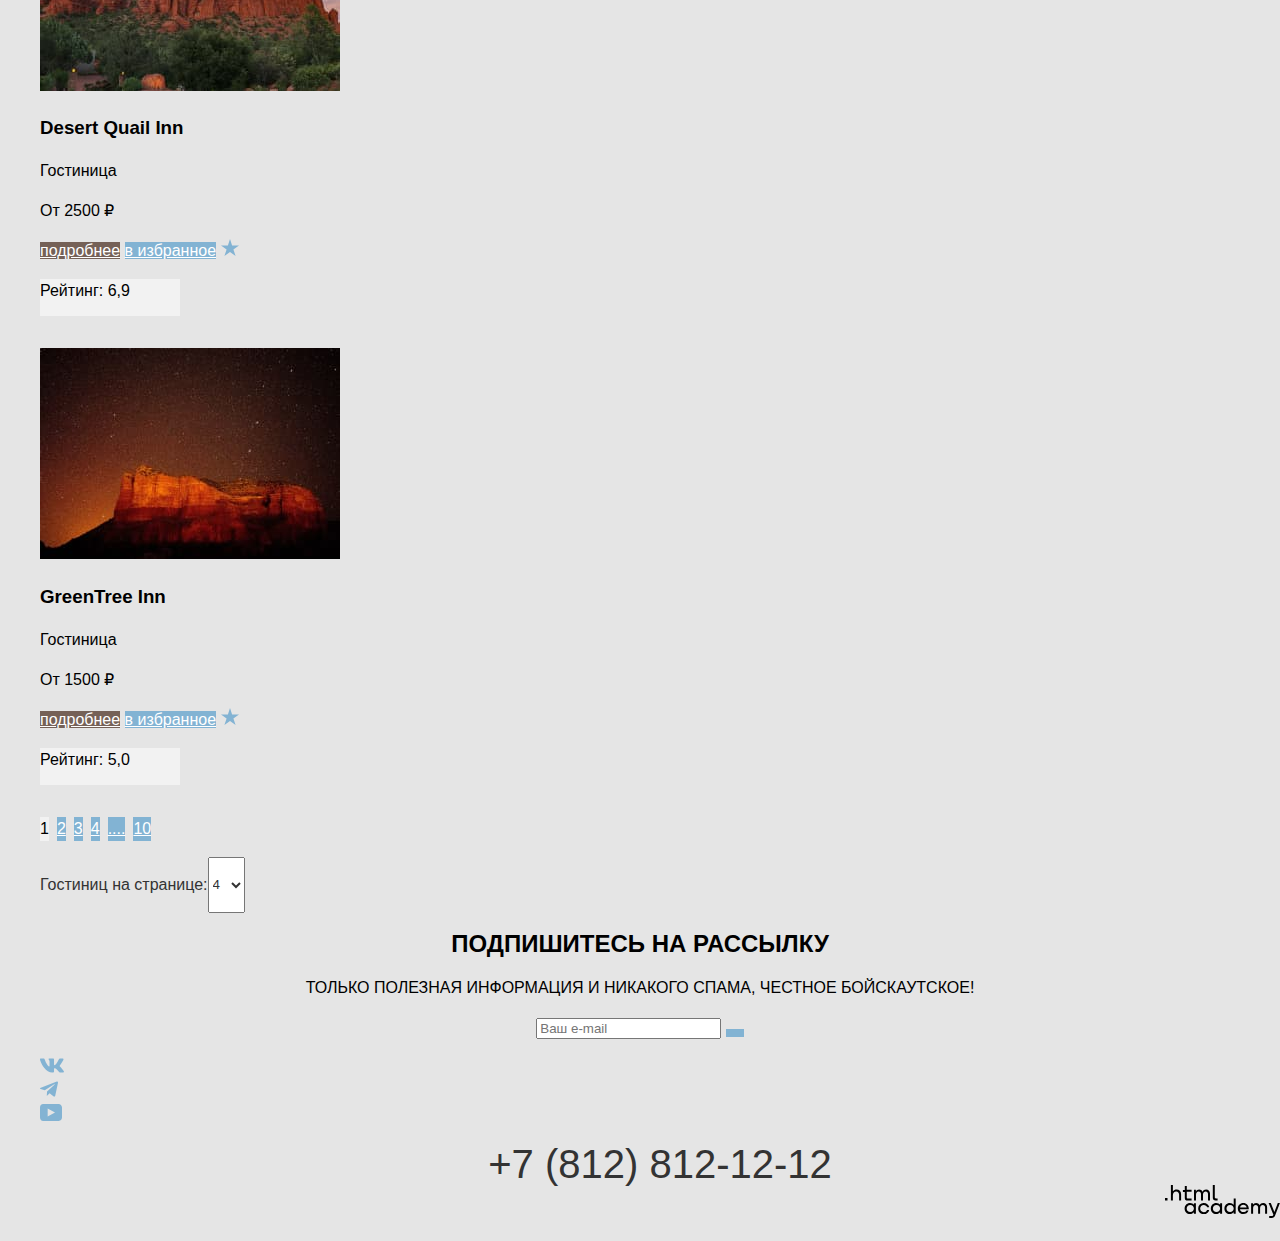
==== commit 9bcdbde6: "Сетки для главной страницы и каталог" ====
--- a/catalog.html
+++ b/catalog.html
@@ -8,9 +8,10 @@
 </head>
 
 <body>
+  <div class="container"></div>
   <header class="page-header">
     <nav class="navigation">
-      <a href="#"><img src="images/logo.jpg" width="139" height="70" alt="logo">
+      <a href="#"><img src="images/logo.png" width="139" height="70" alt="logo">
         <ul class="navigation-list">
           <li class="navigation-item">
             <a class="navigation-link" href="index.html">Главная</a>
@@ -111,7 +112,7 @@
           <button class="button-reset" type="reset">Сбросить</button>
         </div>
       </form>
-      
+
     </section>
 
     <div class="select-control">
@@ -259,6 +260,7 @@
       </li>
     </ul>
   </footer>
+  </div>
 </body>
 
 </html>--- a/styles/styles.css
+++ b/styles/styles.css
@@ -36,12 +36,31 @@
 
 body {
   margin: 0;
+  padding: 0;
+  display: flex;
+  flex-direction: column;
   min-height: 100%;
   font-family: "PT Sans", sans-serif;
   font-size: 16px;
   line-height: 24px;
   color: #000000;
-  background-color: #ffffff;
+  background-color:   #E5E5E5;;
+}
+
+.visually-hidden {
+  position: absolute;
+  width: 1px;
+  height: 1px;
+  margin: -1px;
+  padding: 0;
+  border: 0;
+  clip: rect(0 0 0 0);
+  overflow: hidden;
+}
+
+.container {
+  width: 1200px;
+  margin: 0 auto;
 }
 
 .button {
@@ -52,10 +71,10 @@
   text-align: center;
   color: #ffffff;
   background-color: #756157;
-  ;
   text-decoration: none;
   text-transform: uppercase;
   cursor: pointer;
+ 
 }
 
 .button-card {
@@ -81,21 +100,28 @@
 .navigation {
   display: flex;
   width: 1200px;
-  margin: 0 auto;
+  
 }
 
 .navigation-list {
+  display: flex;
+  flex-wrap: wrap; 
   margin: 0;
   padding: 0;
   width: 390px;
+  
 }
 
 .navigation-user {
+  display: flex;
   width: 84px;
   margin-left: auto;
+  padding-left: 70px;
 }
 
 .navigation-link {
+  display: block;
+  padding: 20px 17px;
   font-size: 20px;
   line-height: 26px;
   color: #000000;
@@ -106,6 +132,8 @@
 .navigation-logo {
   width: 139px;
   margin-left: 70px;
+  display: flex;
+  margin-right: 70px;
 }
 
 .main-container {
@@ -118,6 +146,8 @@
 }
 
 .navigation-link-prime {
+  display: block;
+  padding: 20px 17px;
   font-size: 20px;
   line-height: 26px;
   color: #000000;
@@ -127,6 +157,7 @@
 .navigation-item {
   list-style-type: none;
 }
+  
 
 
 .invite {
@@ -135,16 +166,26 @@
   background-repeat: no-repeat;
 }
 
+.clarification-all{
+  width: 1200px;
+  display: block;
+}
+
 .clarification {
   text-align: center;
   text-transform: uppercase;
+  margin: 0;
+  padding: 0;
+  font-weight: 700;
   font-size: 30px;
   line-height: 36px;
+  
 }
 
 .clarification-link {
   text-align: center;
   color: #333333;
+  font-weight: 400;
   font-size: 22px;
   line-height: 26px;
 }
@@ -152,6 +193,7 @@
 .description {
   text-align: center;
   color: #FFFFFF;
+  list-style-type: none;
 }
 
 .description-city {
@@ -159,17 +201,17 @@
   justify-content: space-between;
 }
 
-.description-countryside{
+.description-countryside {
   justify-content: space-between;
   width: 400px;
   margin: 0 auto;
-  
+
 }
 
 .description-all {
   display: flex;
   justify-content: space-between;
-  
+
 
 }
 
@@ -359,14 +401,14 @@
   list-style-type: none;
   width: 142px;
   display: block;
-  
+
 }
 
 .footer-social-item {
   text-align: left;
   display: block;
-  
-  
+
+
 }
 
 .footer-contacts-list {
@@ -385,7 +427,7 @@
   line-height: 40px;
   font-weight: 400;
   width: 331px;
-margin: 0 auto;
+  margin: 0 auto;
 }
 
 .footer-logo-HTML {
@@ -421,10 +463,10 @@
   font-weight: 400;
 }
 
-.catalog-filter{
-  display: flex;
-  
-  
+.catalog-filter {
+  display: flex;
+
+
 }
 
 .header-title {
@@ -455,23 +497,23 @@
   color: #FFFFFF;
   width: 160px;
   height: 48px;
-  
-  
-  
-  
-}
-
-.button-reset{
+
+
+
+
+}
+
+.button-reset {
   width: 160px;
   height: 48px;
-  
-}
-
-.catalog-filter-button{
+
+}
+
+.catalog-filter-button {
   margin-left: auto;
 }
 
-.select-hotel{
+.select-hotel {
   display: flex;
   list-style-type: none;
 }
@@ -505,15 +547,15 @@
 .pagination-item {
   box-sizing: border-box;
   list-style-type: none;
-  display: flex; 
+  display: flex;
   margin-right: 8px;
 }
 
-.pagination{
-  display: flex;
-}
-
-.select-control{
+.pagination {
+  display: flex;
+}
+
+.select-control {
   display: flex;
 }
 
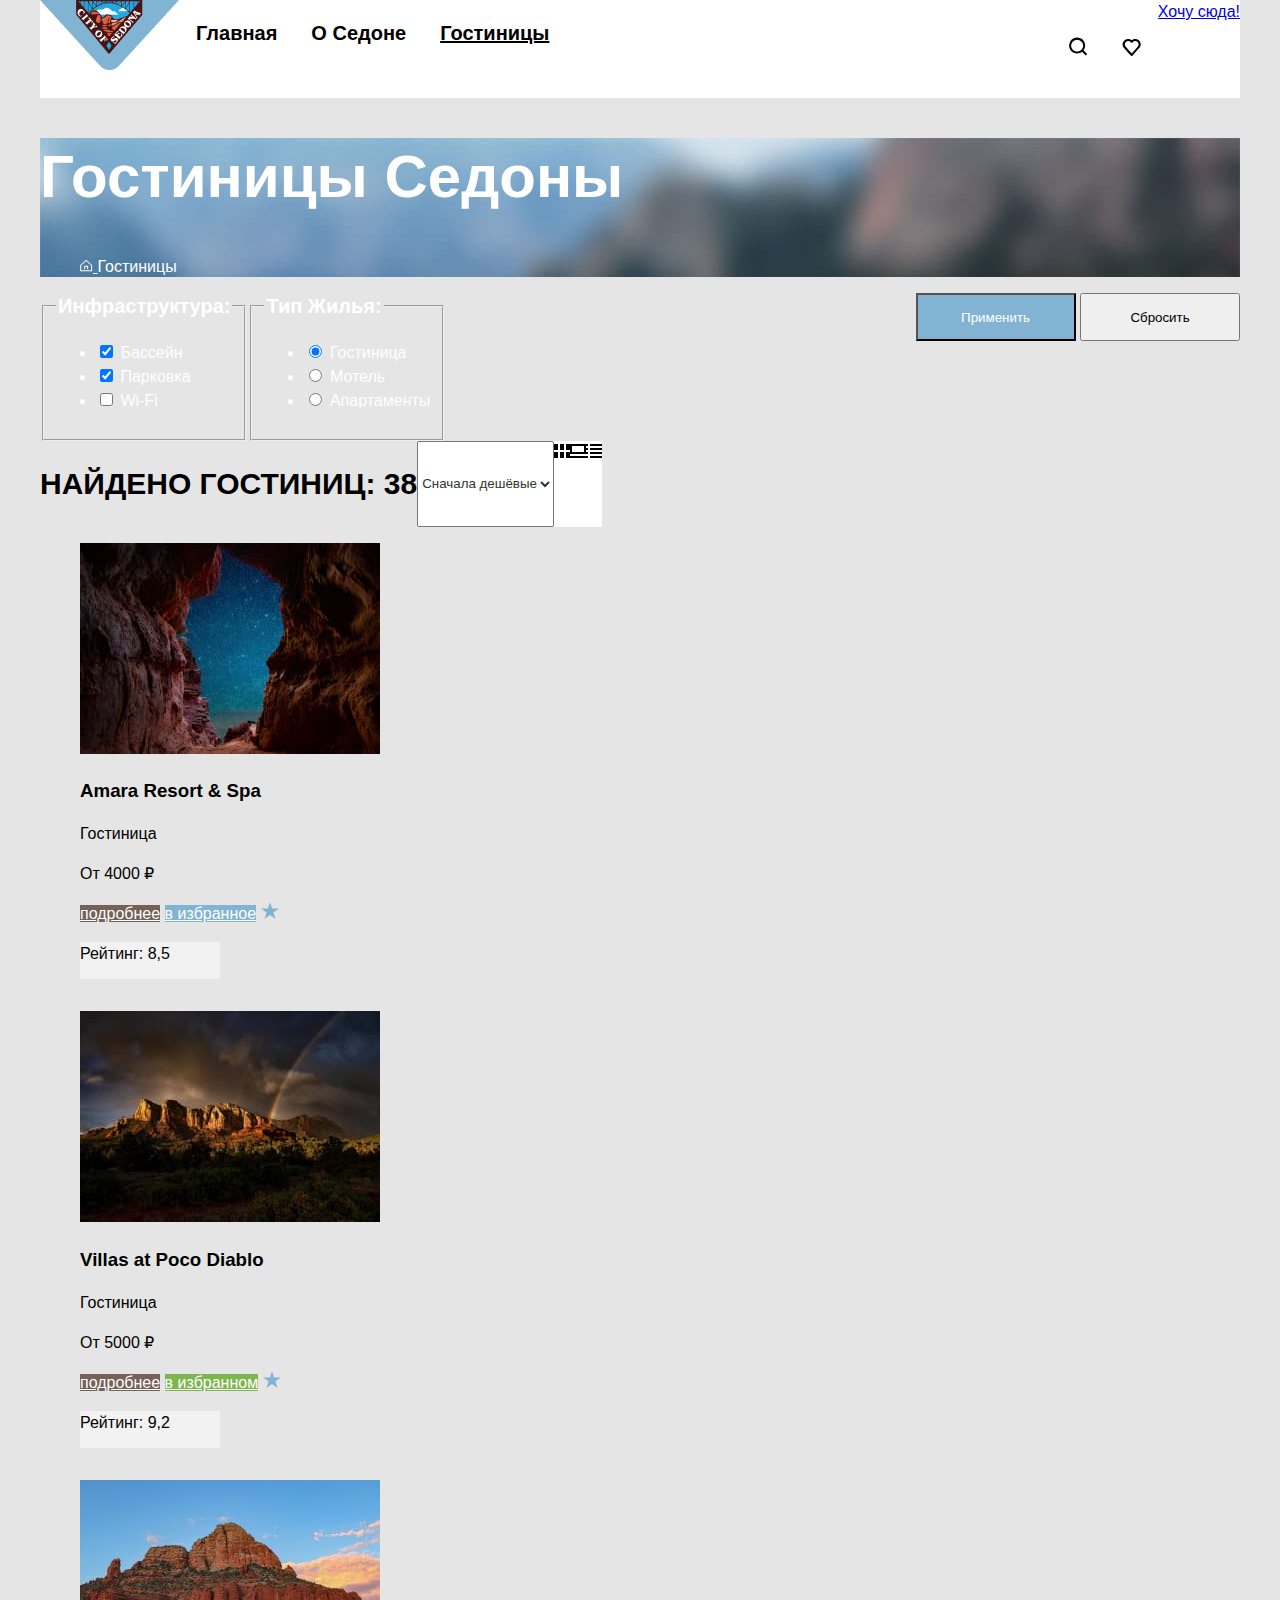
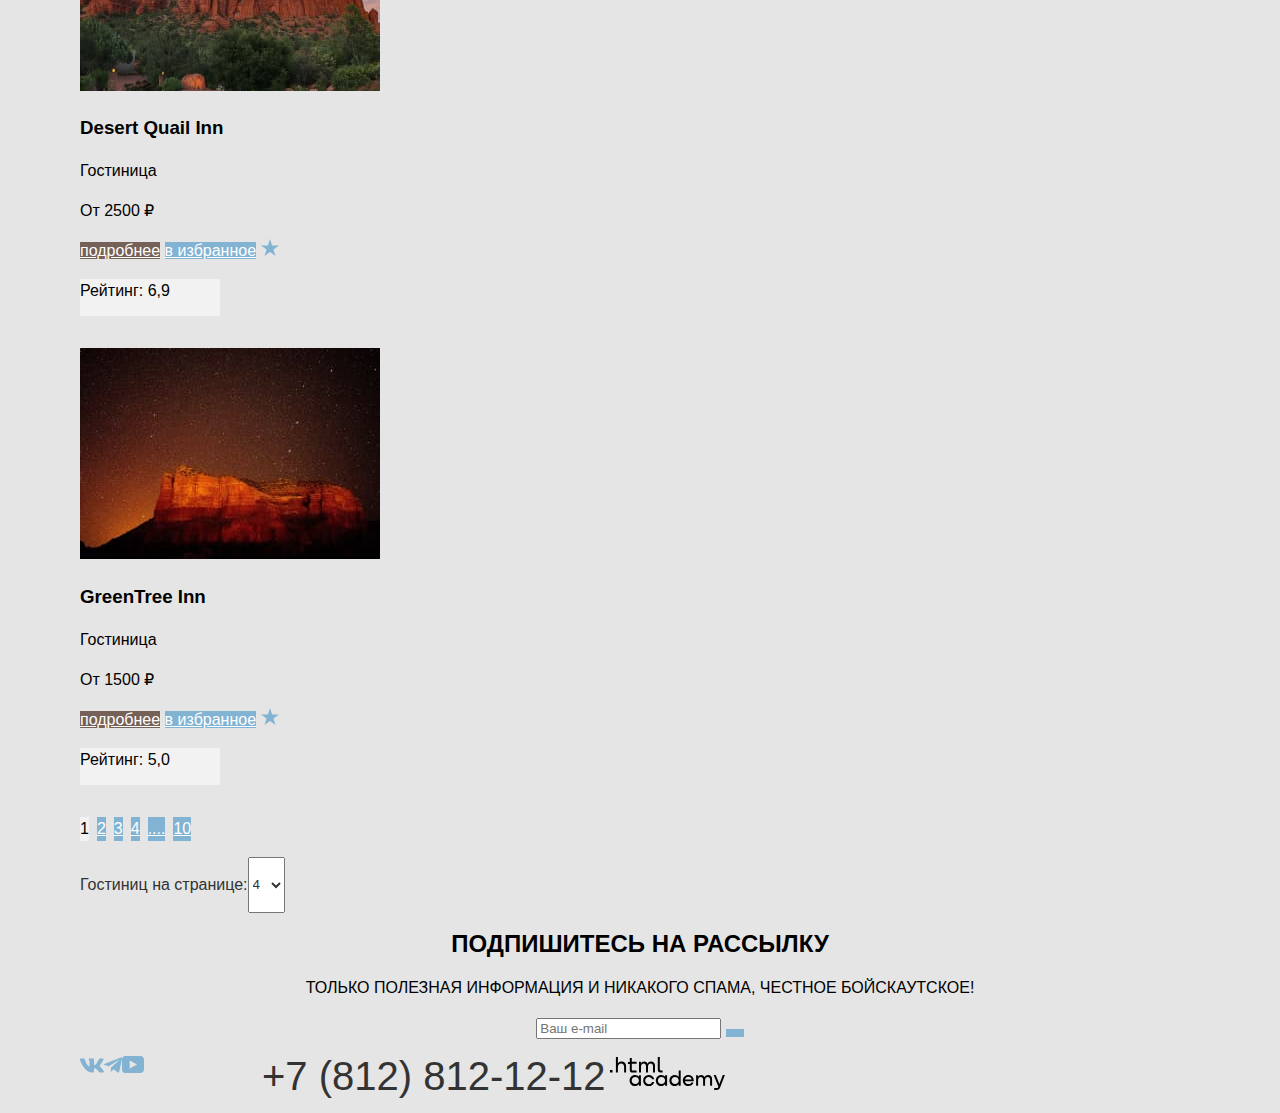
==== commit dee8895d: "Сетка главной страницы(продолжение)" ====
--- a/catalog.html
+++ b/catalog.html
@@ -8,258 +8,258 @@
 </head>
 
 <body>
-  <div class="container"></div>
-  <header class="page-header">
-    <nav class="navigation">
-      <a href="#"><img src="images/logo.png" width="139" height="70" alt="logo">
-        <ul class="navigation-list">
-          <li class="navigation-item">
-            <a class="navigation-link" href="index.html">Главная</a>
-          </li>
-          <li class="navigation-item">
-            <a class="navigation-link" href="index.html">О Седоне</a>
-          </li>
-          <li class="navigation-item">
-            <a class="navigation-link-prime" href="#">Гостиницы</a>
+  <div class="container">
+    <header class="page-header">
+      <nav class="navigation">
+        <a href="index.html"><img src="images/logo.png" width="139" height="70" alt="logo">
+          <ul class="navigation-list">
+            <li class="navigation-item">
+              <a class="navigation-link" href="index.html">Главная</a>
+            </li>
+            <li class="navigation-item">
+              <a class="navigation-link" href="index.html">О Седоне</a>
+            </li>
+            <li class="navigation-item">
+              <a class="navigation-link-prime" href="#">Гостиницы</a>
+            </li>
+          </ul>
+          <ul class="navigation-user">
+            <li class="navigation-item">
+              <a class="navigation-link" href="#"><img src="images/search.svg" alt="search">
+                <span class="visually-hidden">
+                  Поиск
+                </span>
+              </a>
+            </li>
+            <li class="navigation-item">
+              <a class="navigation-link" href="#"><img src="images/favorite.svg" alt="favorite">
+                <span class="visually-hidden">
+                  Лайк
+                </span>
+              </a>
+            </li>
+          </ul>
+          <div>
+            <a class="button" href="#">Хочу сюда!</a>
+          </div>
+      </nav>
+    </header>
+
+    <main class="main-container inner">
+      <section class="choice-reserve">
+        <h1 class="inner-header-title">Гостиницы Седоны</h1>
+        <ul class="breadcrumbs">
+          <li class="breadcrumbs-item">
+            <a class="breadcrumbs-link" href="index.html"><img src="images/hotel-catalog.svg" alt="house">
+              <a class="breadcrumbs-link">Гостиницы</a>
           </li>
         </ul>
-        <ul class="navigation-user">
-          <li class="navigation-item">
-            <a class="navigation-link" href="#"><img src="images/search.svg" alt="search">
-              <span class="visually-hidden">
-                Поиск
-              </span>
+      </section>
+
+      <section class="catalog-environment-and-kind-dwell">
+        <h2 class="visually-hidden">Список инфраструктуры и тип жилья</h2>
+        <form class="catalog-filter" action="https://echo.htmlacademy.ru/" method="get">
+          <div class="catalog-filter">
+            <fieldset class="catalog-filter-group">
+              <legend class="catalog-filter-title">Инфраструктура:</legend>
+              <ul class="catalog-filter-list">
+                <li class="catalog-filter-item">
+                  <label class="control">
+                    <input class="control-input" type="checkbox" name="Бассейн" checked>
+                    Бассейн
+                  </label>
+                </li>
+                <li class="catalog-filter-item">
+                  <label class="control">
+                    <input class="control-input" type="checkbox" name="Парковка" checked>
+                    Парковка
+                  </label>
+                </li>
+                <li class="catalog-filter-item">
+                  <label class="control">
+                    <input class="control-input" type="checkbox" name="Wi-Fi">
+                    Wi-Fi
+                  </label>
+                </li>
+              </ul>
+            </fieldset>
+
+            <fieldset class="catalog-filter-group">
+              <legend class="catalog-filter-title">Тип жилья:</legend>
+              <ul class="catalog-filter-list">
+                <li class="catalog-filter-item">
+                  <label class="control">
+                    <input class="control-input" type="radio" name="product-group" value="shaving-supplies" checked>
+                    Гостиница
+                  </label>
+                </li>
+                <li class="catalog-filter-item">
+                  <label class="control">
+                    <input class="control-input" type="radio" name="product-group" value="shaving-supplies">
+                    Мотель
+                  </label>
+                </li>
+                <li class="catalog-filter-item">
+                  <label class="control">
+                    <input class="control-input" type="radio" name="product-group" value="shaving-supplies">
+                    Апартаменты
+                  </label>
+                </li>
+            </fieldset>
+          </div>
+          <div class="catalog-filter-button">
+            <button class="button-use" type="submit">Применить</button>
+            <button class="button-reset" type="reset">Сбросить</button>
+          </div>
+        </form>
+
+      </section>
+
+      <div class="select-control">
+        <h2 class="header-title">Найдено гостиниц: 38</h2>
+        <select class="select-control" aria-label="Сортировка">
+          <option value="cheap">Сначала дешёвые</option>
+          <option value="expensive">Сначала дорогие</option>
+        </select>
+        <a href="#" class="button-card">
+          <span class="visually-hidden">Показать карточки</span>
+          <img src="images/icon-table.svg" alt="table">
+        </a>
+        <a class="button-gallery" href="#">
+          <span class="visually-hidden">Показать галерею</span>
+          <img src="images/icon-slideshow.svg" alt="slideshow">
+        </a>
+        <a class="button-list" href="#">
+          <span class="visually-hidden">Показать список</span>
+          <img src="images/icon-list.svg" alt="list">
+        </a>
+      </div>
+
+      <ul class="select-hotel">
+        <li>
+          <img src="images/hotel-4.jpg" alt="cave">
+          <h3>Amara Resort & Spa</h3>
+          <p>Гостиница</p>
+          <p>От 4000 ₽</p>
+          <a class="button-first" href="#">подробнее</a>
+          <a class="button-second" href="#">в избранное</a>
+          <img src="images/star.svg" alt="****">
+          <p class="rating">Рейтинг: 8,5</p>
+        </li>
+      </ul>
+
+      <ul class="select-hotel">
+        <li>
+          <img src="images/hotel-1.jpg" alt="rainbow-over-mountain">
+          <h3>Villas at Poco Diablo</h3>
+          <p>Гостиница</p>
+          <p>От 5000 ₽</p>
+          <a class="button-first" href="#">подробнее</a>
+          <a class="button-third" href="#">в избранном</a>
+          <img src="images/star.svg" alt="****">
+          <p class="rating">Рейтинг: 9,2</p>
+        </li>
+      </ul>
+
+      <ul class="select-hotel">
+        <li>
+          <img src="images/hotel-2.jpg" alt="hill">
+          <h3>Desert Quail Inn</h3>
+          <p>Гостиница</p>
+          <p>От 2500 ₽</p>
+          <a class="button-first" href="#">подробнее</a>
+          <a class="button-second" href="#">в избранное</a>
+          <img src="images/star.svg" alt="***">
+          <p class="rating">Рейтинг: 6,9</p>
+        </li>
+      </ul>
+
+      <ul class="select-hotel">
+        <li>
+          <img src="images/hotel-3.jpg" alt="hill-at-night">
+          <h3>GreenTree Inn</h3>
+          <p>Гостиница</p>
+          <p>От 1500 ₽</p>
+          <a class="button-first" href="#">подробнее</a>
+          <a class="button-second" href="#">в избранное</a>
+          <img src="images/star.svg" alt="**">
+          <p class="rating">Рейтинг: 5,0</p>
+        </li>
+      </ul>
+
+      <ul class="pagination">
+        <li class="pagination-item">
+          <a class="button-pagination-link-pagination-current">1</a>
+        </li>
+        <li class="pagination-item">
+          <a class="button-pagination-link" href="#">2</a>
+        </li>
+        <li class="pagination-item">
+          <a class="button-pagination-link" href="#">3</a>
+        </li>
+        <li class="pagination-item">
+          <a class="button-pagination-link" href="#">4</a>
+        </li>
+        <li class="pagination-item">
+          <a class="button-pagination-link" href="#">....</a>
+        </li>
+        <li class="pagination-item">
+          <a class="button-pagination-link" href="#">10</a>
+        </li>
+      </ul>
+      <ul class="select-control">
+        <p>Гостиниц на странице:</p>
+        <select class="select-control" aria-label="Сортировка">
+          <option value="amount">4</option>
+          <option value="amount">6</option>
+          <option value="amount">9</option>
+          <option value="amount">12</option>
+          <option value="amount">all</option>
+        </select>
+      </ul>
+      <section class="newsletter-catalog">
+        <h2 class="page-subscribe-title-catalog">Подпишитесь на рассылку</h2>
+        <p>Только полезная информация и никакого спама, честное бойскаутское!</p>
+        <form class="newsletter-form" action="https://echo.htmlacademy.ru/" method="post">
+          <input class="field" placeholder="Ваш e-mail" type="email" name="newsletter-email" id="newsletter-email"
+            required>
+          <button class="button newsletter-button" type="submit">
+            <span class="visually-hidden">Подписаться</span>
+          </button>
+        </form>
+      </section>
+    </main>
+
+
+    <footer class="page-footer">
+      <section class="footer-social">
+        <ul class="footer-social-list">
+          <li class="footer-social-item">
+            <a class="footer-social-link" href="https://vk.com/htmlacademy"><img src="images/vk.svg" alt="vk">
+              <span class="visually-hidden">ВКонтакте</span>
             </a>
           </li>
-          <li class="navigation-item">
-            <a class="navigation-link" href="#"><img src="images/favorite.svg" alt="favorite">
-              <span class="visually-hidden">
-                Лайк
-              </span>
+          <li class="footer-social-item">
+            <a class="footer-social-link" href="https://t.me/htmlacademy"><img src="images/telegram.svg" alt="telegram">
+              <span class="visually-hidden">Телеграмм</span>
             </a>
           </li>
+          <li class="footer-social-item">
+            <a class="footer-social-link" href="https://www.youtube.com/user/htmlacademyru"><img
+                src="images/youtube.svg" alt="youtube">
+              <span class="visually-hidden">Ютюб</span>
+            </a>
+          </li>
         </ul>
-        <div>
-          <a class="button" href="#">Хочу сюда!</a>
-        </div>
-    </nav>
-  </header>
-
-  <main class="main-container inner">
-    <section class="choice-reserve">
-      <h1 class="inner-header-title">Гостиницы Седоны</h1>
-      <ul class="breadcrumbs">
-        <li class="breadcrumbs-item">
-          <a class="breadcrumbs-link" href="index.html"><img src="images/hotel-catalog.svg" alt="house">
-            <a class="breadcrumbs-link">Гостиницы</a>
-        </li>
-      </ul>
-    </section>
-
-    <section class="catalog-environment-and-kind-dwell">
-      <h2 class="visually-hidden">Список инфраструктуры и тип жилья</h2>
-      <form class="catalog-filter" action="https://echo.htmlacademy.ru/" method="get">
-        <div class="catalog-filter">
-          <fieldset class="catalog-filter-group">
-            <legend class="catalog-filter-title">Инфраструктура:</legend>
-            <ul class="catalog-filter-list">
-              <li class="catalog-filter-item">
-                <label class="control">
-                  <input class="control-input" type="checkbox" name="Бассейн" checked>
-                  Бассейн
-                </label>
-              </li>
-              <li class="catalog-filter-item">
-                <label class="control">
-                  <input class="control-input" type="checkbox" name="Парковка" checked>
-                  Парковка
-                </label>
-              </li>
-              <li class="catalog-filter-item">
-                <label class="control">
-                  <input class="control-input" type="checkbox" name="Wi-Fi">
-                  Wi-Fi
-                </label>
-              </li>
-            </ul>
-          </fieldset>
-
-          <fieldset class="catalog-filter-group">
-            <legend class="catalog-filter-title">Тип жилья:</legend>
-            <ul class="catalog-filter-list">
-              <li class="catalog-filter-item">
-                <label class="control">
-                  <input class="control-input" type="radio" name="product-group" value="shaving-supplies" checked>
-                  Гостиница
-                </label>
-              </li>
-              <li class="catalog-filter-item">
-                <label class="control">
-                  <input class="control-input" type="radio" name="product-group" value="shaving-supplies">
-                  Мотель
-                </label>
-              </li>
-              <li class="catalog-filter-item">
-                <label class="control">
-                  <input class="control-input" type="radio" name="product-group" value="shaving-supplies">
-                  Апартаменты
-                </label>
-              </li>
-          </fieldset>
-        </div>
-        <div class="catalog-filter-button">
-          <button class="button-use" type="submit">Применить</button>
-          <button class="button-reset" type="reset">Сбросить</button>
-        </div>
-      </form>
-
-    </section>
-
-    <div class="select-control">
-      <h2 class="header-title">Найдено гостиниц: 38</h2>
-      <select class="select-control" aria-label="Сортировка">
-        <option value="cheap">Сначала дешёвые</option>
-        <option value="expensive">Сначала дорогие</option>
-      </select>
-      <a href="#" class="button-card">
-        <span class="visually-hidden">Показать карточки</span>
-        <img src="images/icon-table.svg" alt="table">
-      </a>
-      <a class="button-gallery" href="#">
-        <span class="visually-hidden">Показать галерею</span>
-        <img src="images/icon-slideshow.svg" alt="slideshow">
-      </a>
-      <a class="button-list" href="#">
-        <span class="visually-hidden">Показать список</span>
-        <img src="images/icon-list.svg" alt="list">
-      </a>
-    </div>
-
-    <ul class="select-hotel">
-      <li>
-        <img src="images/hotel-4.jpg" alt="cave">
-        <h3>Amara Resort & Spa</h3>
-        <p>Гостиница</p>
-        <p>От 4000 ₽</p>
-        <a class="button-first" href="#">подробнее</a>
-        <a class="button-second" href="#">в избранное</a>
-        <img src="images/star.svg" alt="****">
-        <p class="rating">Рейтинг: 8,5</p>
-      </li>
-    </ul>
-
-    <ul class="select-hotel">
-      <li>
-        <img src="images/hotel-1.jpg" alt="rainbow-over-mountain">
-        <h3>Villas at Poco Diablo</h3>
-        <p>Гостиница</p>
-        <p>От 5000 ₽</p>
-        <a class="button-first" href="#">подробнее</a>
-        <a class="button-third" href="#">в избранном</a>
-        <img src="images/star.svg" alt="****">
-        <p class="rating">Рейтинг: 9,2</p>
-      </li>
-    </ul>
-
-    <ul class="select-hotel">
-      <li>
-        <img src="images/hotel-2.jpg" alt="hill">
-        <h3>Desert Quail Inn</h3>
-        <p>Гостиница</p>
-        <p>От 2500 ₽</p>
-        <a class="button-first" href="#">подробнее</a>
-        <a class="button-second" href="#">в избранное</a>
-        <img src="images/star.svg" alt="***">
-        <p class="rating">Рейтинг: 6,9</p>
-      </li>
-    </ul>
-
-    <ul class="select-hotel">
-      <li>
-        <img src="images/hotel-3.jpg" alt="hill-at-night">
-        <h3>GreenTree Inn</h3>
-        <p>Гостиница</p>
-        <p>От 1500 ₽</p>
-        <a class="button-first" href="#">подробнее</a>
-        <a class="button-second" href="#">в избранное</a>
-        <img src="images/star.svg" alt="**">
-        <p class="rating">Рейтинг: 5,0</p>
-      </li>
-    </ul>
-
-    <ul class="pagination">
-      <li class="pagination-item">
-        <a class="button-pagination-link-pagination-current">1</a>
-      </li>
-      <li class="pagination-item">
-        <a class="button-pagination-link" href="#">2</a>
-      </li>
-      <li class="pagination-item">
-        <a class="button-pagination-link" href="#">3</a>
-      </li>
-      <li class="pagination-item">
-        <a class="button-pagination-link" href="#">4</a>
-      </li>
-      <li class="pagination-item">
-        <a class="button-pagination-link" href="#">....</a>
-      </li>
-      <li class="pagination-item">
-        <a class="button-pagination-link" href="#">10</a>
-      </li>
-    </ul>
-    <ul class="select-control">
-      <p>Гостиниц на странице:</p>
-      <select class="select-control" aria-label="Сортировка">
-        <option value="amount">4</option>
-        <option value="amount">6</option>
-        <option value="amount">9</option>
-        <option value="amount">12</option>
-        <option value="amount">all</option>
-      </select>
-    </ul>
-    <section class="newsletter-catalog">
-      <h2 class="page-subscribe-title-catalog">Подпишитесь на рассылку</h2>
-      <p>Только полезная информация и никакого спама, честное бойскаутское!</p>
-      <form class="newsletter-form" action="https://echo.htmlacademy.ru/" method="post">
-        <input class="field" placeholder="Ваш e-mail" type="email" name="newsletter-email" id="newsletter-email"
-          required>
-        <button class="button newsletter-button" type="submit">
-          <span class="visually-hidden">Подписаться</span>
-        </button>
-      </form>
-    </section>
-  </main>
-
-
-  <footer class="page-footer">
-    <section class="footer-social">
-      <ul class="footer-social-list">
-        <li class="footer-social-item">
-          <a class="footer-social-link" href="https://vk.com/htmlacademy"><img src="images/vk.svg" alt="vk">
-            <span class="visually-hidden">ВКонтакте</span>
-          </a>
-        </li>
-        <li class="footer-social-item">
-          <a class="footer-social-link" href="https://t.me/htmlacademy"><img src="images/telegram.svg" alt="telegram">
-            <span class="visually-hidden">Телеграмм</span>
-          </a>
-        </li>
-        <li class="footer-social-item">
-          <a class="footer-social-link" href="https://www.youtube.com/user/htmlacademyru"><img src="images/youtube.svg"
-              alt="youtube">
-            <span class="visually-hidden">Ютюб</span>
-          </a>
-        </li>
-      </ul>
-    </section>
-    <ul class="footer-contacts-list">
-      <li>
-        <a class="contacts-phone" href="tel:+78005558628">+7 (812) 812-12-12</a>
-        <a class="footer-logo-HTML" href="https://htmlacademy.ru/"><img src="images/HTML Academy.svg"
-            alt="HTML-Academy"></a>
-      </li>
-    </ul>
-  </footer>
+      </section>
+      <ul class="footer-contacts-list">
+        <li>
+          <a class="contacts-phone" href="tel:+78005558628">+7 (812) 812-12-12</a>
+          <a class="footer-logo-HTML" href="https://htmlacademy.ru/"><img src="images/HTML Academy.svg"
+              alt="HTML-Academy"></a>
+        </li>
+      </ul>
+    </footer>
   </div>
 </body>
 
--- a/styles/styles.css
+++ b/styles/styles.css
@@ -44,7 +44,7 @@
   font-size: 16px;
   line-height: 24px;
   color: #000000;
-  background-color:   #E5E5E5;;
+  background-color:   #E5E5E5;
 }
 
 .visually-hidden {
@@ -61,9 +61,10 @@
 .container {
   width: 1200px;
   margin: 0 auto;
-}
-
-.button {
+  background-color:   #E5E5E5;
+}
+
+.button-here {
   font-family: inherit;
   font-size: 16px;
   line-height: 16px;
@@ -99,8 +100,6 @@
 
 .navigation {
   display: flex;
-  width: 1200px;
-  
 }
 
 .navigation-list {
@@ -114,9 +113,7 @@
 
 .navigation-user {
   display: flex;
-  width: 84px;
   margin-left: auto;
-  padding-left: 70px;
 }
 
 .navigation-link {
@@ -130,19 +127,12 @@
 }
 
 .navigation-logo {
-  width: 139px;
   margin-left: 70px;
-  display: flex;
   margin-right: 70px;
 }
 
 .main-container {
   flex-grow: 1;
-}
-
-.invite-img {
-  display: block;
-  margin: 0 auto;
 }
 
 .navigation-link-prime {
@@ -158,28 +148,34 @@
   list-style-type: none;
 }
   
-
-
-.invite {
+.invite-img {
+  display: block;
+  margin: 0 auto;
+  padding-top: 51px;
+}
+
+
+.invite-city{
   background-image: url(../images/background-header.jpg);
   background-size: 100% auto;
   background-repeat: no-repeat;
-}
-
-.clarification-all{
-  width: 1200px;
-  display: block;
+  height: 485px;
+
+}
+
+.clarification-city{
+  background-color: #ffffff;
 }
 
 .clarification {
   text-align: center;
   text-transform: uppercase;
-  margin: 0;
-  padding: 0;
+  margin: 0 auto;
+  padding-top: 63px;
   font-weight: 700;
   font-size: 30px;
   line-height: 36px;
-  
+  width: 620px;
 }
 
 .clarification-link {
@@ -188,31 +184,35 @@
   font-weight: 400;
   font-size: 22px;
   line-height: 26px;
+  width: 654px;
+  margin: 0 auto;
+  padding-top: 31px;
+  padding-bottom: 90px;
 }
 
 .description {
   text-align: center;
   color: #FFFFFF;
-  list-style-type: none;
 }
 
 .description-city {
   display: flex;
   justify-content: space-between;
+  margin: 0 auto;
 }
 
 .description-countryside {
+  width: 400px;
+  list-style-type: none;
+  background-color: #82B3D3;
+}
+
+
+.description-all {
+  display: flex;
   justify-content: space-between;
-  width: 400px;
-  margin: 0 auto;
-
-}
-
-.description-all {
-  display: flex;
-  justify-content: space-between;
-
-
+  margin: 0;
+  list-style-type: none;
 }
 
 .description-subtitle {
@@ -222,6 +222,7 @@
   font-weight: 700;
   text-transform: uppercase;
   flex-direction: column;
+  margin-top: 92px;
 
 }
 
@@ -230,6 +231,7 @@
   line-height: 21px;
   background-color: #82B3D3;
   flex-direction: column;
+  margin-top: 30px;
 
 }
 
@@ -238,12 +240,16 @@
   line-height: 21px;
   background-color: #82B3D3;
   flex-direction: column;
-
+  margin-top: 30px;
 }
 
 .description-house-all {
   background-color: rgba(131, 179, 211, 0.12);
-
+  width: 400px;
+}
+
+.description-house{
+  margin-top: 80px;
 }
 
 .description-subtitle-house {
@@ -253,16 +259,22 @@
   Line-height: 28px;
   font-weight: 700;
   text-transform: uppercase;
-}
-
-.description-house {
+  margin-top: 30px;
+}
+
+.description-house-text {
   font-size: 18px;
   line-height: 21px;
   color: #333333;
-}
-
-.description-food-all {
-  background-color: #FFFFFF;
+  margin: 0 auto;
+  margin-top: 30px;
+  margin-bottom: 80px;
+  width: 230px;
+}
+
+.description-food-all{
+  width: 400px;
+  background-color: #ffffff;
 }
 
 .description-subtitle-food {
@@ -272,16 +284,30 @@
   Line-height: 28px;
   font-weight: 700;
   text-transform: uppercase;
-}
-
-.description-food {
+  margin-top: 30px;
+}
+
+.description-food{
+  margin-top: 80px;
+}
+
+.description-food-text {
   font-size: 18px;
   line-height: 21px;
   color: #333333;
+  margin: 0 auto;
+  margin-top: 30px;
+  margin-bottom: 80px;
+  width: 230px;
 }
 
 .description-present-all {
   background-color: rgba(131, 179, 211, 0.12);
+  width: 400px;
+}
+
+.description-present{
+  margin-top: 80px;
 }
 
 .description-subtitle-present {
@@ -291,16 +317,23 @@
   Line-height: 28px;
   font-weight: 700;
   text-transform: uppercase;
-}
-
-.description-present {
+  margin-top: 30px;
+}
+
+.description-present-text {
   font-size: 18px;
   line-height: 21px;
   color: #333333;
+  margin: 0 auto;
+  margin-top: 30px;
+  margin-bottom: 80px;
+  width: 230px;
 }
 
 .description-place-all {
   background-color: rgba(131, 179, 211, 0.12);
+  width: 400px;
+  
 }
 
 .description-subtitle-place {
@@ -310,14 +343,30 @@
   Line-height: 28px;
   font-weight: 700;
   text-transform: uppercase;
+  margin: 0 auto;
+  padding-top: 103px;
+  width: 230px;
 }
 
 .description-place {
   color: #333333;
+  margin-top: 30px;
+  margin: 0 auto;
+  padding-top: 30px;
+}
+
+.description-place-text {
+  color: #333333;
+  margin-top: 30px;
+  margin: 0 auto;
+  width: 230px;
+  padding-top: 30px;
+  padding-bottom: 102px;
 }
 
 .description-road-all {
   background-color: rgba(131, 179, 211, 0.2);
+  width: 400px;
 }
 
 .description-subtitle-road {
@@ -327,14 +376,30 @@
   Line-height: 28px;
   font-weight: 700;
   text-transform: uppercase;
+  margin: 0 auto;
+  padding-top: 103px;
+  width: 230px;
 }
 
 .description-road {
   color: #333333;
+  margin-top: 30px;
+  margin: 0 auto;
+  padding-top: 30px;
+}
+
+.description-road-text {
+  color: #333333;
+  margin-top: 30px;
+  margin: 0 auto;
+  width: 230px;
+  padding-top: 30px;
+  padding-bottom: 102px;
 }
 
 .description-populace-all {
   background-color: rgba(131, 179, 211, 0.12);
+  width: 400px;
 }
 
 .description-subtitle-populace {
@@ -344,17 +409,35 @@
   Line-height: 28px;
   font-weight: 700;
   text-transform: uppercase;
+  margin: 0 auto;
+  padding-top: 103px;
+  width: 230px;
 }
 
 .description-populace {
   color: #333333;
-}
+  margin-top: 30px;
+  margin: 0 auto;
+  padding-top: 30px;
+}
+
+.description-populace-text {
+  color: #333333;
+  margin-top: 30px;
+  margin: 0 auto;
+  width: 230px;
+  padding-top: 30px;
+  padding-bottom: 102px;
+}
+
 
 
 
 .interest {
-  text-align: center;
-  list-style-type: none;
+  margin: 0 auto;
+  text-align: center;
+  list-style-type: none;
+  background-color: #ffffff;
 }
 
 .interest-text {
@@ -362,6 +445,8 @@
   line-height: 36px;
   text-transform: uppercase;
   font-weight: 700;
+  margin: 0 auto;
+  padding-top: 91px;
 }
 
 .interest-desc {
@@ -369,6 +454,20 @@
   line-height: 26px;
   color: #333333;
   font-weight: 400;
+  padding-top: 30px;
+}
+
+.button-search-hotel{
+  display: flex;
+  width: 574px;
+  align-items: center;
+  text-align: center;
+  color: #ffffff;
+  background-color: #756157;
+  text-decoration: none;
+  text-transform: uppercase;
+  margin: 0 auto;
+  
 }
 
 .newsletter {
@@ -393,28 +492,22 @@
 }
 
 .page-footer {
-  text-align: center;
+  display: flex;
 
 }
 
 .footer-social-list {
   list-style-type: none;
   width: 142px;
-  display: block;
-
+  display: flex;
 }
 
 .footer-social-item {
   text-align: left;
-  display: block;
-
-
 }
 
 .footer-contacts-list {
   list-style-type: none;
-
-
 }
 
 .contacts-phone {
@@ -432,7 +525,6 @@
 
 .footer-logo-HTML {
   text-align: right;
-  display: block;
   margin: 0 auto;
 }
 
@@ -497,16 +589,11 @@
   color: #FFFFFF;
   width: 160px;
   height: 48px;
-
-
-
-
 }
 
 .button-reset {
   width: 160px;
   height: 48px;
-
 }
 
 .catalog-filter-button {
@@ -526,7 +613,7 @@
 .rating {
   width: 140px;
   height: 37px;
-  background: #F2F2F2;
+  background-color: #F2F2F2;
 }
 
 .button-first {
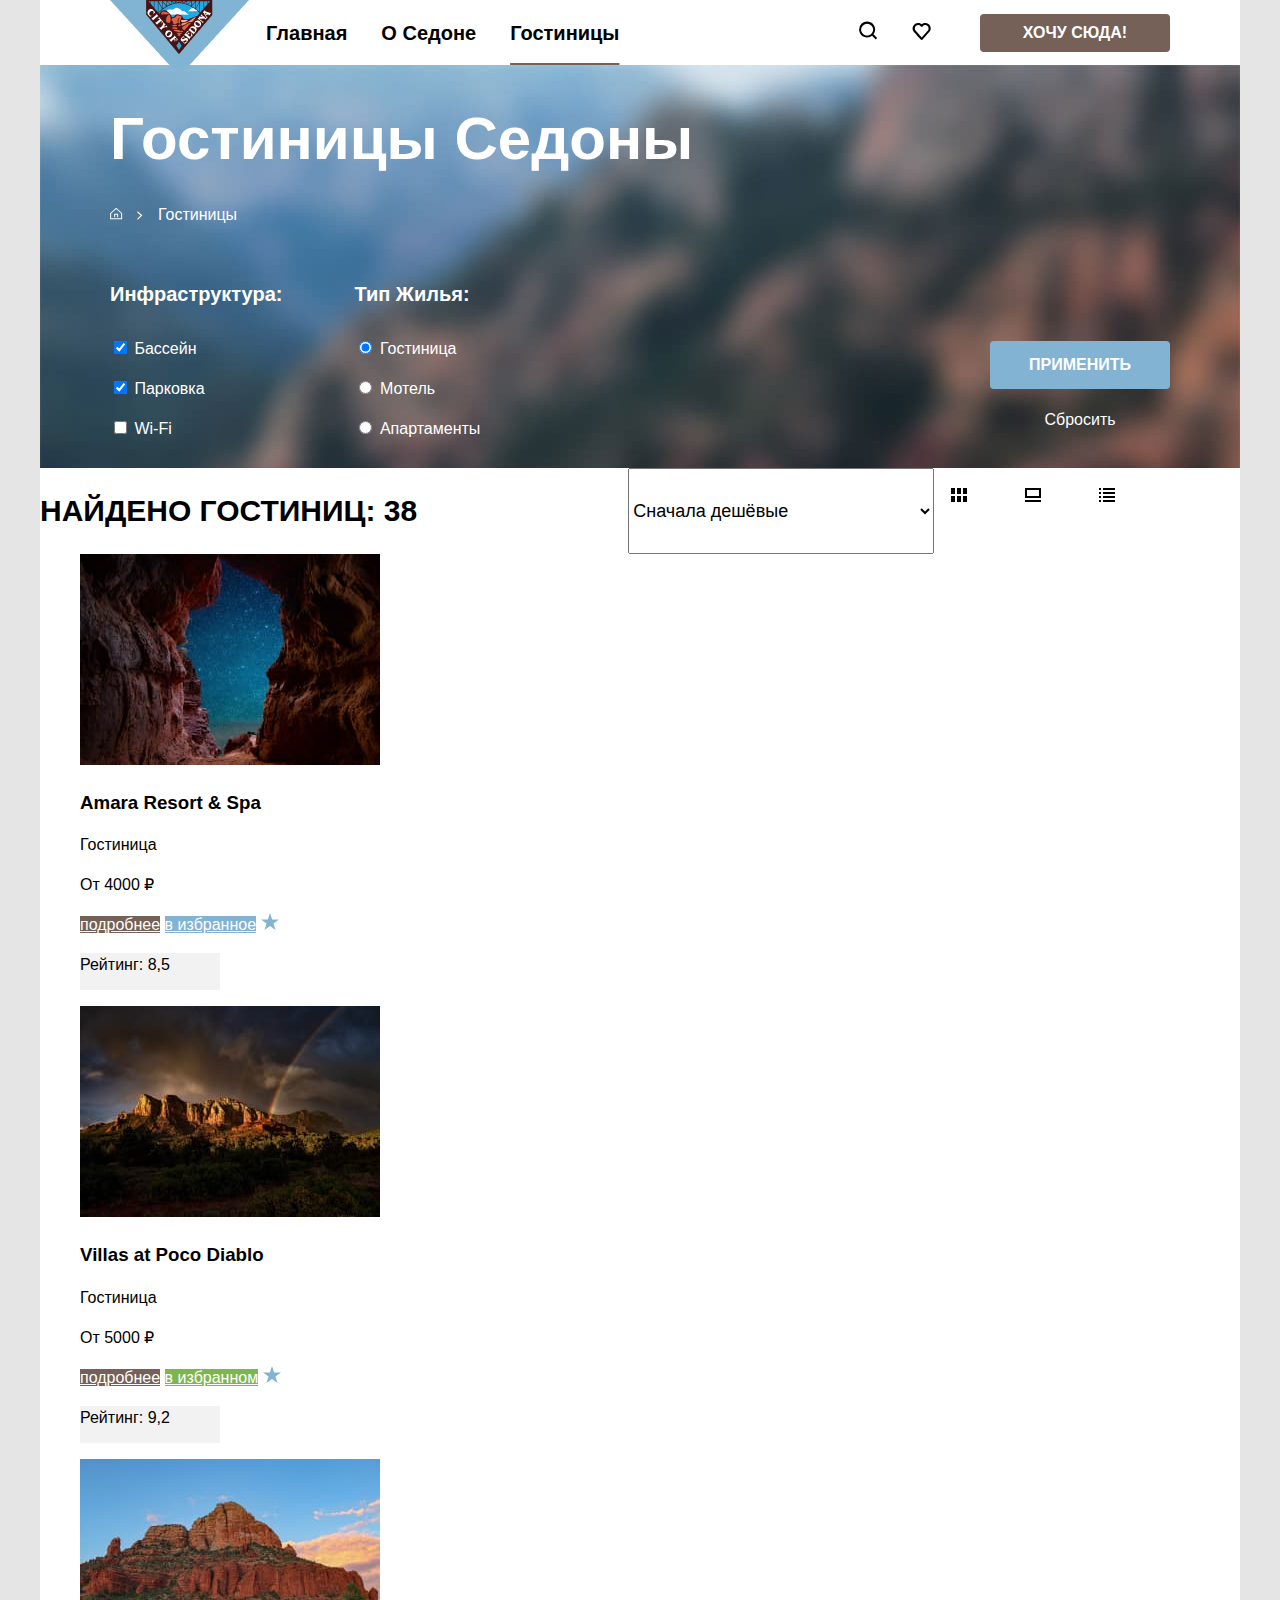
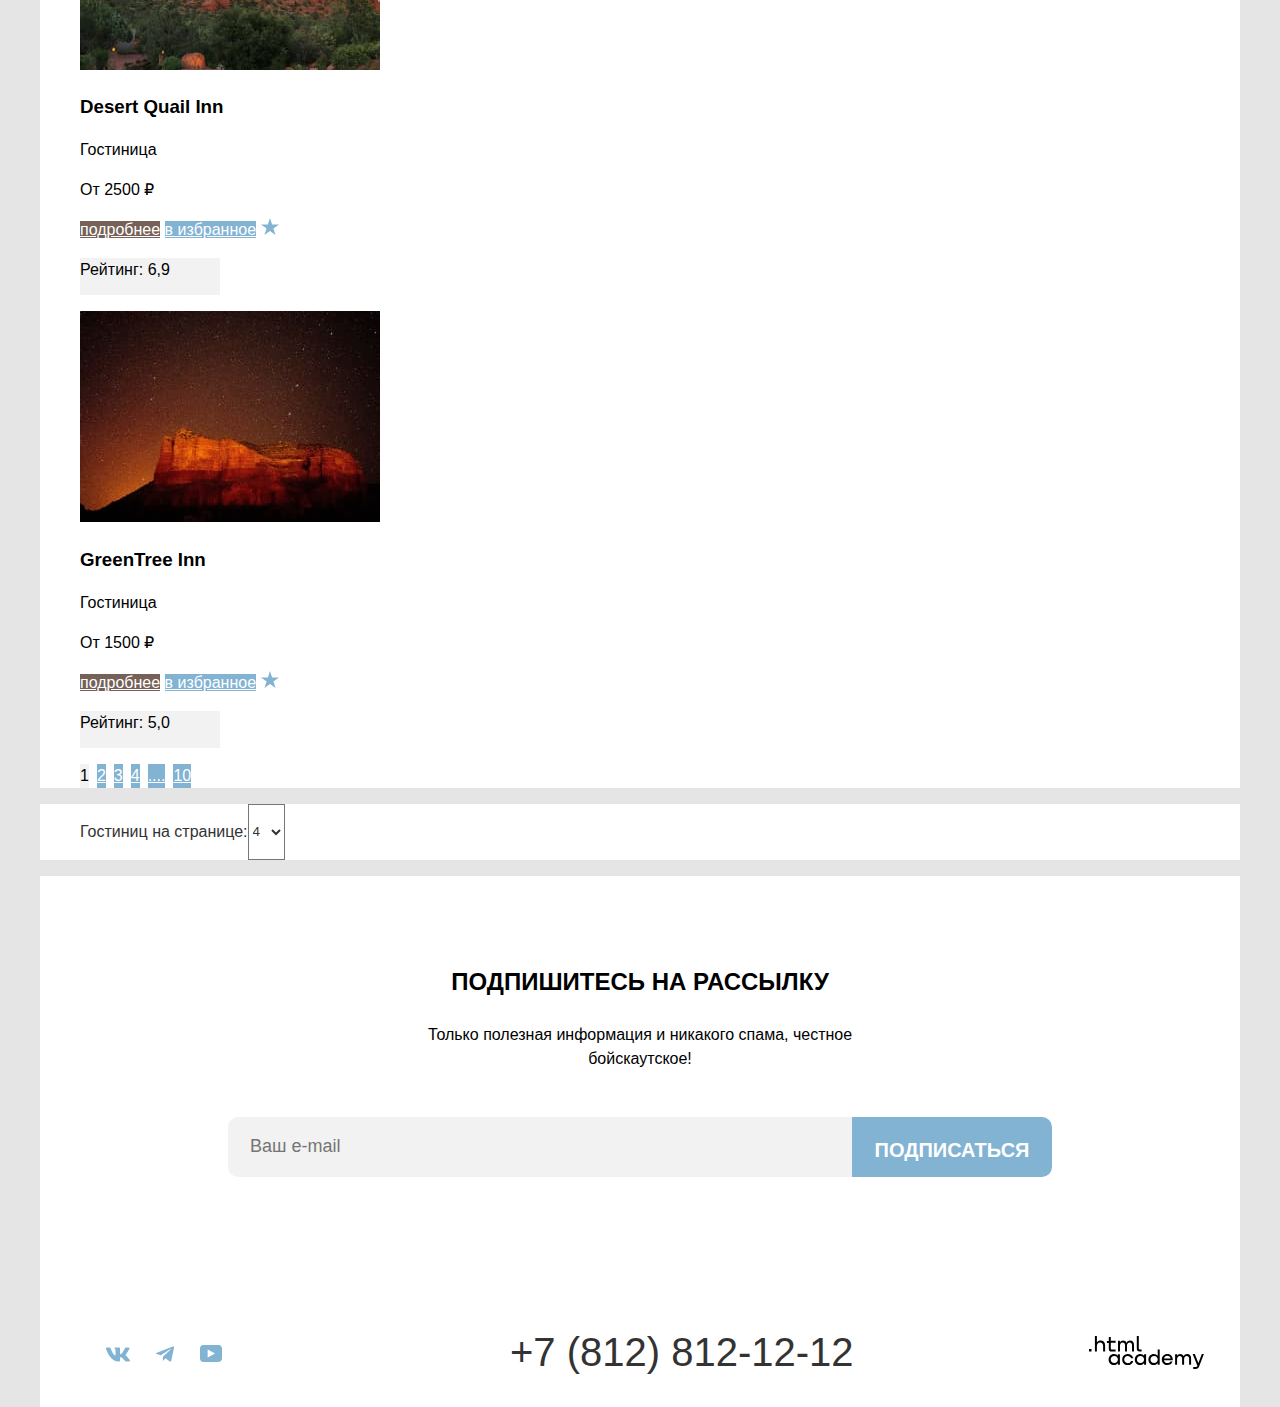
==== commit fb5aa4c4: "Merge pull request #5 from SeregaGrey/master" ====
--- a/catalog.html
+++ b/catalog.html
@@ -11,128 +11,133 @@
   <div class="container">
     <header class="page-header">
       <nav class="navigation">
-        <a href="index.html"><img src="images/logo.png" width="139" height="70" alt="logo">
-          <ul class="navigation-list">
-            <li class="navigation-item">
-              <a class="navigation-link" href="index.html">Главная</a>
-            </li>
-            <li class="navigation-item">
-              <a class="navigation-link" href="index.html">О Седоне</a>
-            </li>
-            <li class="navigation-item">
-              <a class="navigation-link-prime" href="#">Гостиницы</a>
-            </li>
-          </ul>
-          <ul class="navigation-user">
-            <li class="navigation-item">
-              <a class="navigation-link" href="#"><img src="images/search.svg" alt="search">
-                <span class="visually-hidden">
-                  Поиск
-                </span>
-              </a>
-            </li>
-            <li class="navigation-item">
-              <a class="navigation-link" href="#"><img src="images/favorite.svg" alt="favorite">
-                <span class="visually-hidden">
-                  Лайк
-                </span>
-              </a>
-            </li>
-          </ul>
-          <div>
-            <a class="button" href="#">Хочу сюда!</a>
-          </div>
+        <a class="navigation-logo" href="#"><img src="images/logo.png" width="139" height="70" alt="logo">
+        </a>
+        <ul class="navigation-list">
+          <li class="navigation-item">
+            <a class="navigation-link" href="index.html">Главная</a>
+          </li>
+          <li class="navigation-item">
+            <a class="navigation-link" href="index.html">О Седоне</a>
+          </li>
+          <li class="navigation-item-prime">
+            <a class="navigation-link" href="#">Гостиницы</a>
+          </li>
+        </ul>
+        <ul class="navigation-user">
+          <li class="navigation-item">
+            <a class="navigation-link" href="#"><img src="images/search.svg" alt="search">
+              <span class="visually-hidden">
+                Поиск
+              </span>
+            </a>
+          </li>
+          <li class="navigation-item">
+            <a class="navigation-link-favorite" href="#"><img src="images/favorite.svg" alt="favorite">
+              <span class="visually-hidden">
+                Лайк
+              </span>
+            </a>
+          </li>
+        </ul>
+        <div>
+          <a class="button-here" href="#">Хочу сюда!</a>
+        </div>
       </nav>
     </header>
 
+
     <main class="main-container inner">
-      <section class="choice-reserve">
+      <div class="choice-reserve">
         <h1 class="inner-header-title">Гостиницы Седоны</h1>
         <ul class="breadcrumbs">
           <li class="breadcrumbs-item">
             <a class="breadcrumbs-link" href="index.html"><img src="images/hotel-catalog.svg" alt="house">
-              <a class="breadcrumbs-link">Гостиницы</a>
-          </li>
-        </ul>
-      </section>
-
-      <section class="catalog-environment-and-kind-dwell">
-        <h2 class="visually-hidden">Список инфраструктуры и тип жилья</h2>
-        <form class="catalog-filter" action="https://echo.htmlacademy.ru/" method="get">
-          <div class="catalog-filter">
-            <fieldset class="catalog-filter-group">
-              <legend class="catalog-filter-title">Инфраструктура:</legend>
-              <ul class="catalog-filter-list">
-                <li class="catalog-filter-item">
-                  <label class="control">
-                    <input class="control-input" type="checkbox" name="Бассейн" checked>
-                    Бассейн
-                  </label>
-                </li>
-                <li class="catalog-filter-item">
-                  <label class="control">
-                    <input class="control-input" type="checkbox" name="Парковка" checked>
-                    Парковка
-                  </label>
-                </li>
-                <li class="catalog-filter-item">
-                  <label class="control">
-                    <input class="control-input" type="checkbox" name="Wi-Fi">
-                    Wi-Fi
-                  </label>
-                </li>
-              </ul>
-            </fieldset>
-
-            <fieldset class="catalog-filter-group">
-              <legend class="catalog-filter-title">Тип жилья:</legend>
-              <ul class="catalog-filter-list">
-                <li class="catalog-filter-item">
-                  <label class="control">
-                    <input class="control-input" type="radio" name="product-group" value="shaving-supplies" checked>
-                    Гостиница
-                  </label>
-                </li>
-                <li class="catalog-filter-item">
-                  <label class="control">
-                    <input class="control-input" type="radio" name="product-group" value="shaving-supplies">
-                    Мотель
-                  </label>
-                </li>
-                <li class="catalog-filter-item">
-                  <label class="control">
-                    <input class="control-input" type="radio" name="product-group" value="shaving-supplies">
-                    Апартаменты
-                  </label>
-                </li>
-            </fieldset>
-          </div>
-          <div class="catalog-filter-button">
-            <button class="button-use" type="submit">Применить</button>
-            <button class="button-reset" type="reset">Сбросить</button>
-          </div>
-        </form>
-
-      </section>
+              <a class="breadcrumbs-link" href="index.html"><img src="images/arrow-right.svg" alt="arrow-right">
+                <a class="breadcrumbs-link">Гостиницы</a>
+          </li>
+        </ul>
+
+
+        <section class="catalog-environment-and-kind-dwell">
+          <h2 class="visually-hidden">Список инфраструктуры и тип жилья</h2>
+          <form class="catalog-filter" action="https://echo.htmlacademy.ru/" method="get">
+            <div class="catalog-filter">
+              <fieldset class="catalog-filter-group">
+                <legend class="catalog-filter-title">Инфраструктура:</legend>
+                <ul class="catalog-filter-list">
+                  <li class="catalog-filter-item">
+                    <label class="control">
+                      <input class="control-input" type="checkbox" name="Бассейн" checked>
+                      Бассейн
+                    </label>
+                  </li>
+                  <li class="catalog-filter-item-parking">
+                    <label class="control">
+                      <input class="control-input-parking" type="checkbox" name="Парковка" checked>
+                      Парковка
+                    </label>
+                  </li>
+                  <li class="catalog-filter-item-wi-fi">
+                    <label class="control">
+                      <input class="control-input-wi-fi" type="checkbox" name="Wi-Fi">
+                      Wi-Fi
+                    </label>
+                  </li>
+                </ul>
+              </fieldset>
+
+
+              <fieldset class="catalog-filter-group">
+                <legend class="catalog-filter-title">Тип жилья:</legend>
+                <ul class="catalog-filter-list">
+                  <li class="catalog-filter-item">
+                    <label class="control">
+                      <input class="control-input" type="radio" name="product-group" value="shaving-supplies" checked>
+                      Гостиница
+                    </label>
+                  </li>
+                  <li class="catalog-filter-item-product-group">
+                    <label class="control">
+                      <input class="control-input" type="radio" name="product-group" value="shaving-supplies">
+                      Мотель
+                    </label>
+                  </li>
+                  <li class="catalog-filter-item-product-group">
+                    <label class="control">
+                      <input class="control-input" type="radio" name="product-group" value="shaving-supplies">
+                      Апартаменты
+                    </label>
+                  </li>
+              </fieldset>
+            </div>
+            <div class="catalog-filter-button">
+              <button class="button-use" type="submit">Применить</button>
+              <button class="button-reset" type="reset">Сбросить</button>
+            </div>
+          </form>
+        </section>
+      </div>
 
       <div class="select-control">
         <h2 class="header-title">Найдено гостиниц: 38</h2>
-        <select class="select-control" aria-label="Сортировка">
+        <select class="select-control-separation" aria-label="separation">
           <option value="cheap">Сначала дешёвые</option>
           <option value="expensive">Сначала дорогие</option>
         </select>
-        <a href="#" class="button-card">
-          <span class="visually-hidden">Показать карточки</span>
-          <img src="images/icon-table.svg" alt="table">
-        </a>
-        <a class="button-gallery" href="#">
-          <span class="visually-hidden">Показать галерею</span>
-          <img src="images/icon-slideshow.svg" alt="slideshow">
-        </a>
-        <a class="button-list" href="#">
-          <span class="visually-hidden">Показать список</span>
-          <img src="images/icon-list.svg" alt="list">
-        </a>
+       
+          <a class="button-card" href="#">
+            <span class="visually-hidden">Показать карточки</span>
+            <img src="images/icon-table.svg" alt="table">
+          </a>
+          <a class="button-gallery" href="#">
+            <span class="visually-hidden">Показать галерею</span>
+            <img src="images/icon-slideshow.svg" alt="slideshow">
+          </a>
+          <a class="button-list" href="#">
+            <span class="visually-hidden">Показать список</span>
+            <img src="images/icon-list.svg" alt="list">
+          </a>
       </div>
 
       <ul class="select-hotel">
@@ -219,17 +224,14 @@
       </ul>
       <section class="newsletter-catalog">
         <h2 class="page-subscribe-title-catalog">Подпишитесь на рассылку</h2>
-        <p>Только полезная информация и никакого спама, честное бойскаутское!</p>
+        <p class="page-subscribe-catalog">Только полезная информация и никакого спама, честное бойскаутское!</p>
         <form class="newsletter-form" action="https://echo.htmlacademy.ru/" method="post">
           <input class="field" placeholder="Ваш e-mail" type="email" name="newsletter-email" id="newsletter-email"
             required>
-          <button class="button newsletter-button" type="submit">
-            <span class="visually-hidden">Подписаться</span>
-          </button>
+          <button class="button newsletter-button" type="submit">Подписаться</button>
         </form>
       </section>
     </main>
-
 
     <footer class="page-footer">
       <section class="footer-social">
@@ -252,13 +254,17 @@
           </li>
         </ul>
       </section>
-      <ul class="footer-contacts-list">
-        <li>
-          <a class="contacts-phone" href="tel:+78005558628">+7 (812) 812-12-12</a>
-          <a class="footer-logo-HTML" href="https://htmlacademy.ru/"><img src="images/HTML Academy.svg"
-              alt="HTML-Academy"></a>
-        </li>
-      </ul>
+      <section class="footer-contacts">
+        <ul class="footer-contacts-list">
+          <li>
+            <a class="contacts-phone" href="tel:+78005558628">+7 (812) 812-12-12</a>
+          </li>
+        </ul>
+      </section>
+      <section class="footer-contacts-HTML">
+        <a class="footer-logo-HTML" href="https://htmlacademy.ru/"><img src="images/HTML Academy.svg"
+            alt="HTML-Academy"></a>
+      </section>
     </footer>
   </div>
 </body>
--- a/styles/styles.css
+++ b/styles/styles.css
@@ -44,7 +44,7 @@
   font-size: 16px;
   line-height: 24px;
   color: #000000;
-  background-color:   #E5E5E5;
+  background-color: #E5E5E5;
 }
 
 .visually-hidden {
@@ -61,21 +61,26 @@
 .container {
   width: 1200px;
   margin: 0 auto;
-  background-color:   #E5E5E5;
+  background-color: #E5E5E5;
 }
 
 .button-here {
-  font-family: inherit;
-  font-size: 16px;
-  line-height: 16px;
-  font-weight: 700;
-  text-align: center;
+  display: inline-block;
+  text-align: center;
+  cursor: pointer;
   color: #ffffff;
   background-color: #756157;
+  padding: 9px 15px;
   text-decoration: none;
   text-transform: uppercase;
-  cursor: pointer;
- 
+  font-weight: 700;
+  font-size: 16px;
+  line-height: 20px;
+  margin-top: 14px;
+  margin-right: 70px;
+  width: 160px;
+  margin-bottom: 14px;
+  border-radius: 4px;
 }
 
 .button-card {
@@ -96,6 +101,7 @@
 .page-header {
   color: #000000;
   background: #FFFFFF;
+  height: 65px;
 }
 
 .navigation {
@@ -104,16 +110,18 @@
 
 .navigation-list {
   display: flex;
-  flex-wrap: wrap; 
+  flex-wrap: wrap;
   margin: 0;
   padding: 0;
   width: 390px;
-  
+
 }
 
 .navigation-user {
   display: flex;
   margin-left: auto;
+  margin-top: auto;
+
 }
 
 .navigation-link {
@@ -128,7 +136,7 @@
 
 .navigation-logo {
   margin-left: 70px;
-  margin-right: 70px;
+
 }
 
 .main-container {
@@ -142,12 +150,33 @@
   line-height: 26px;
   color: #000000;
   font-weight: 700;
+
+}
+
+.navigation-item-prime {
+  position: relative;
+  text-decoration-line: underline;
+  text-underline-offset: 23px;
+  text-decoration-thickness: 2px;
+  text-decoration-color: #756257;
+  list-style-type: none;
 }
 
 .navigation-item {
   list-style-type: none;
 }
-  
+
+.navigation-link-favorite {
+  margin-right: 32px;
+  display: block;
+  padding: 20px 17px;
+  font-size: 20px;
+  line-height: 26px;
+  color: #000000;
+  font-weight: 700;
+  text-decoration: none;
+}
+
 .invite-img {
   display: block;
   margin: 0 auto;
@@ -155,7 +184,7 @@
 }
 
 
-.invite-city{
+.invite-city {
   background-image: url(../images/background-header.jpg);
   background-size: 100% auto;
   background-repeat: no-repeat;
@@ -163,7 +192,7 @@
 
 }
 
-.clarification-city{
+.clarification-city {
   background-color: #ffffff;
 }
 
@@ -198,7 +227,8 @@
 .description-city {
   display: flex;
   justify-content: space-between;
-  margin: 0 auto;
+  margin: 0;
+  padding: 0;
 }
 
 .description-countryside {
@@ -212,6 +242,7 @@
   display: flex;
   justify-content: space-between;
   margin: 0;
+  padding: 0;
   list-style-type: none;
 }
 
@@ -248,7 +279,7 @@
   width: 400px;
 }
 
-.description-house{
+.description-house {
   margin-top: 80px;
 }
 
@@ -272,7 +303,7 @@
   width: 230px;
 }
 
-.description-food-all{
+.description-food-all {
   width: 400px;
   background-color: #ffffff;
 }
@@ -287,7 +318,7 @@
   margin-top: 30px;
 }
 
-.description-food{
+.description-food {
   margin-top: 80px;
 }
 
@@ -306,7 +337,7 @@
   width: 400px;
 }
 
-.description-present{
+.description-present {
   margin-top: 80px;
 }
 
@@ -333,7 +364,7 @@
 .description-place-all {
   background-color: rgba(131, 179, 211, 0.12);
   width: 400px;
-  
+
 }
 
 .description-subtitle-place {
@@ -455,19 +486,27 @@
   color: #333333;
   font-weight: 400;
   padding-top: 30px;
-}
-
-.button-search-hotel{
-  display: flex;
-  width: 574px;
-  align-items: center;
+  width: 592px;
+  margin: 0 auto;
+}
+
+.button-search-hotel {
+  display: inline-block;
   text-align: center;
   color: #ffffff;
   background-color: #756157;
+  padding: 12px 15px;
+  text-align: center;
   text-decoration: none;
   text-transform: uppercase;
-  margin: 0 auto;
-  
+  font-weight: 700;
+  font-size: 20px;
+  line-height: 36px;
+  margin-top: 56px;
+  width: 574px;
+  margin-bottom: 93px;
+  border-radius: 4px;
+
 }
 
 .newsletter {
@@ -476,23 +515,69 @@
   background-repeat: no-repeat;
   text-align: center;
   color: #FFFFFF;
+  margin: 0;
+  padding: 0;
+}
+
+.newsletter-form {
+  display: flex;
+  justify-content: center;
 }
 
 .newsletter-button {
+  display: inline-block;
+  color: #ffffff;
+  padding: 12px 15px;
+  text-align: center;
+  text-decoration: none;
+  font-weight: 700;
   font-size: 20px;
   line-height: 36px;
+  margin-top: 46px;
+  width: 200px;
+  height: 60px;
+  margin-bottom: 94px;
+  font-size: 20px;
+  line-height: 36px;
   text-transform: uppercase;
   color: #FFFFFF;
   background-color: #82B3D3;
   border: solid #82B3D3;
+  border-radius: 0px 10px 10px 0px;
+
+
 }
 
 .page-subscribe-title {
   text-transform: uppercase;
+  padding-top: 94px;
+  margin: 0;
+}
+
+.page-subscribe {
+  width: 475px;
+  margin: 0 auto;
+  padding-top: 29px;
+}
+
+.field {
+  background: #F2F2F2;
+  border: none;
+  width: 600px;
+  height: 58px;
+  margin-top: 46px;
+  margin-bottom: 94px;
+  padding-left: 22px;
+  font-weight: 400;
+  font-size: 18px;
+  line-height: 21px;
+  border-radius: 10px 0px 0px 10px;
 }
 
 .page-footer {
   display: flex;
+  background-color: #FFFFFF;
+  height: 120px;
 
 }
 
@@ -500,14 +585,18 @@
   list-style-type: none;
   width: 142px;
   display: flex;
+  margin-top: 58px;
 }
 
 .footer-social-item {
   text-align: left;
+  margin-left: 26px;
 }
 
 .footer-contacts-list {
   list-style-type: none;
+  margin-top: 45px;
+  margin-left: 248px;
 }
 
 .contacts-phone {
@@ -520,13 +609,15 @@
   line-height: 40px;
   font-weight: 400;
   width: 331px;
-  margin: 0 auto;
-}
-
-.footer-logo-HTML {
-  text-align: right;
-  margin: 0 auto;
-}
+
+}
+
+.footer-contacts-HTML {
+  margin-top: 49px;
+  margin-left: 235px;
+}
+
+
 
 
 
@@ -534,7 +625,13 @@
   background-image: url(../images/background-catalog.jpg);
   background-size: 100% auto;
   background-repeat: no-repeat;
-
+  padding: 0 auto;
+  height: 403px;
+}
+
+.breadcrumbs {
+  padding-top: 10px;
+  padding-left: 70px;
 }
 
 .breadcrumbs-item {
@@ -542,22 +639,73 @@
   line-height: 21px;
 }
 
+.breadcrumbs-link {
+  text-decoration: none;
+  color: #FFFFFF;
+  padding-right: 10px;
+}
+
 .catalog-filter-title {
   font-size: 20px;
   line-height: 26px;
   color: #FFFFFF;
   font-weight: 700;
   text-transform: capitalize;
+  padding-top: 40px;
+  padding-left: 70px;
 }
 
 .catalog-filter-item {
   color: #FFFFFF;
   font-weight: 400;
+  list-style-type: none;
+  padding-top: 30px;
+  padding-left: 70px;
+}
+
+.catalog-filter-item-parking {
+  color: #FFFFFF;
+  list-style-type: none;
+  padding-top: 16px;
+  padding-left: 70px;
+}
+
+.catalog-filter-item-wi-fi {
+  color: #FFFFFF;
+  list-style-type: none;
+  padding-top: 16px;
+  padding-left: 70px;
+}
+
+.catalog-filter-item-product-group {
+  color: #FFFFFF;
+  list-style-type: none;
+  padding-top: 16px;
+  padding-left: 70px;
 }
 
 .catalog-filter {
   display: flex;
-
+  padding: 0;
+  margin: 0;
+
+}
+
+.catalog-filter-list {
+  padding: 0;
+  margin: 0;
+}
+
+.catalog-filter-group {
+  border: none;
+  padding: 0;
+  margin: 0;
+
+}
+
+
+.control-input {
+  background: #3F5E72;
 
 }
 
@@ -570,39 +718,101 @@
 }
 
 .select-control {
-  color: #333333;
+  display: flex;
+  color: #333333;
+  background-color: #FFFFFF;
 }
 
 .inner-header-title {
+  padding: 0;
+  margin: 0;
   color: #FFFFFF;
   font-weight: 700;
   font-size: 60px;
   line-height: 78px;
-}
-
-.breadcrumbs-link {
-  color: #FFFFFF;
+  padding-top: 35px;
+  padding-left: 70px;
 }
 
 .button-use {
-  background: #82B3D3;
-  color: #FFFFFF;
-  width: 160px;
-  height: 48px;
+  display: inline-block;
+  text-align: center;
+  cursor: pointer;
+  border-radius: 4px;
+  background-color: #82B3D3;
+  color: #FFFFFF;
+  border: none;
+  text-decoration: none;
+  text-transform: uppercase;
+  font-weight: 700;
+  font-size: 16px;
+  line-height: 20px;
+  width: 180px;
+  padding: 14px 15px;
+  margin-top: 100px;
+  margin-right: 70px;
+
 }
 
 .button-reset {
-  width: 160px;
-  height: 48px;
+  display: block;
+  text-align: center;
+  cursor: pointer;
+  background-color: rgba(28, 28, 28, 0);
+  color: #FFFFFF;
+  border: none;
+  width: 180px;
+  font-weight: 400;
+  font-size: 16px;
+  line-height: 20px;
+  margin-top: 20px;
+
+
 }
 
 .catalog-filter-button {
   margin-left: auto;
 }
 
+.select-control {
+  display: flex;
+  
+}
+
+.select-control-separation {
+  margin-left: 20px;
+  padding-right: 129px;
+  margin-left: 211px;
+  font-weight: 400;
+  font-size: 18px;
+  line-height: 21px;
+}
+
+
+
+.button-card{
+  margin: 17px;
+  padding-right: 24px;
+  border-color: #E5E5E5;
+ 
+}
+
+.button-gallery{
+  margin: 17px;
+  padding-right: 24px;
+}
+
+.button-list{
+  margin: 17px;
+  padding-right: 87px;
+}
+
 .select-hotel {
   display: flex;
   list-style-type: none;
+  background-color: #FFFFFF;
+  margin: 0 auto;
+  padding: 0 auto;
 }
 
 
@@ -640,10 +850,9 @@
 
 .pagination {
   display: flex;
-}
-
-.select-control {
-  display: flex;
+  background-color: #FFFFFF;
+  margin: 0 auto;
+  padding: 0 auto;
 }
 
 .button-pagination-link-pagination-current {
@@ -656,7 +865,26 @@
   color: #FFFFFF;
 }
 
+
 .newsletter-catalog {
-  text-align: center;
-  text-transform: uppercase;
+
+
+  background-color: #FFFFFF;
+  text-align: center;
+  color: #000000;
+  height: 411px;
+  margin: 0;
+  padding: 0;
+}
+
+.page-subscribe-title-catalog {
+  text-transform: uppercase;
+  padding-top: 94px;
+  margin: 0;
+}
+
+.page-subscribe-catalog {
+  width: 475px;
+  margin: 0 auto;
+  padding-top: 29px;
 }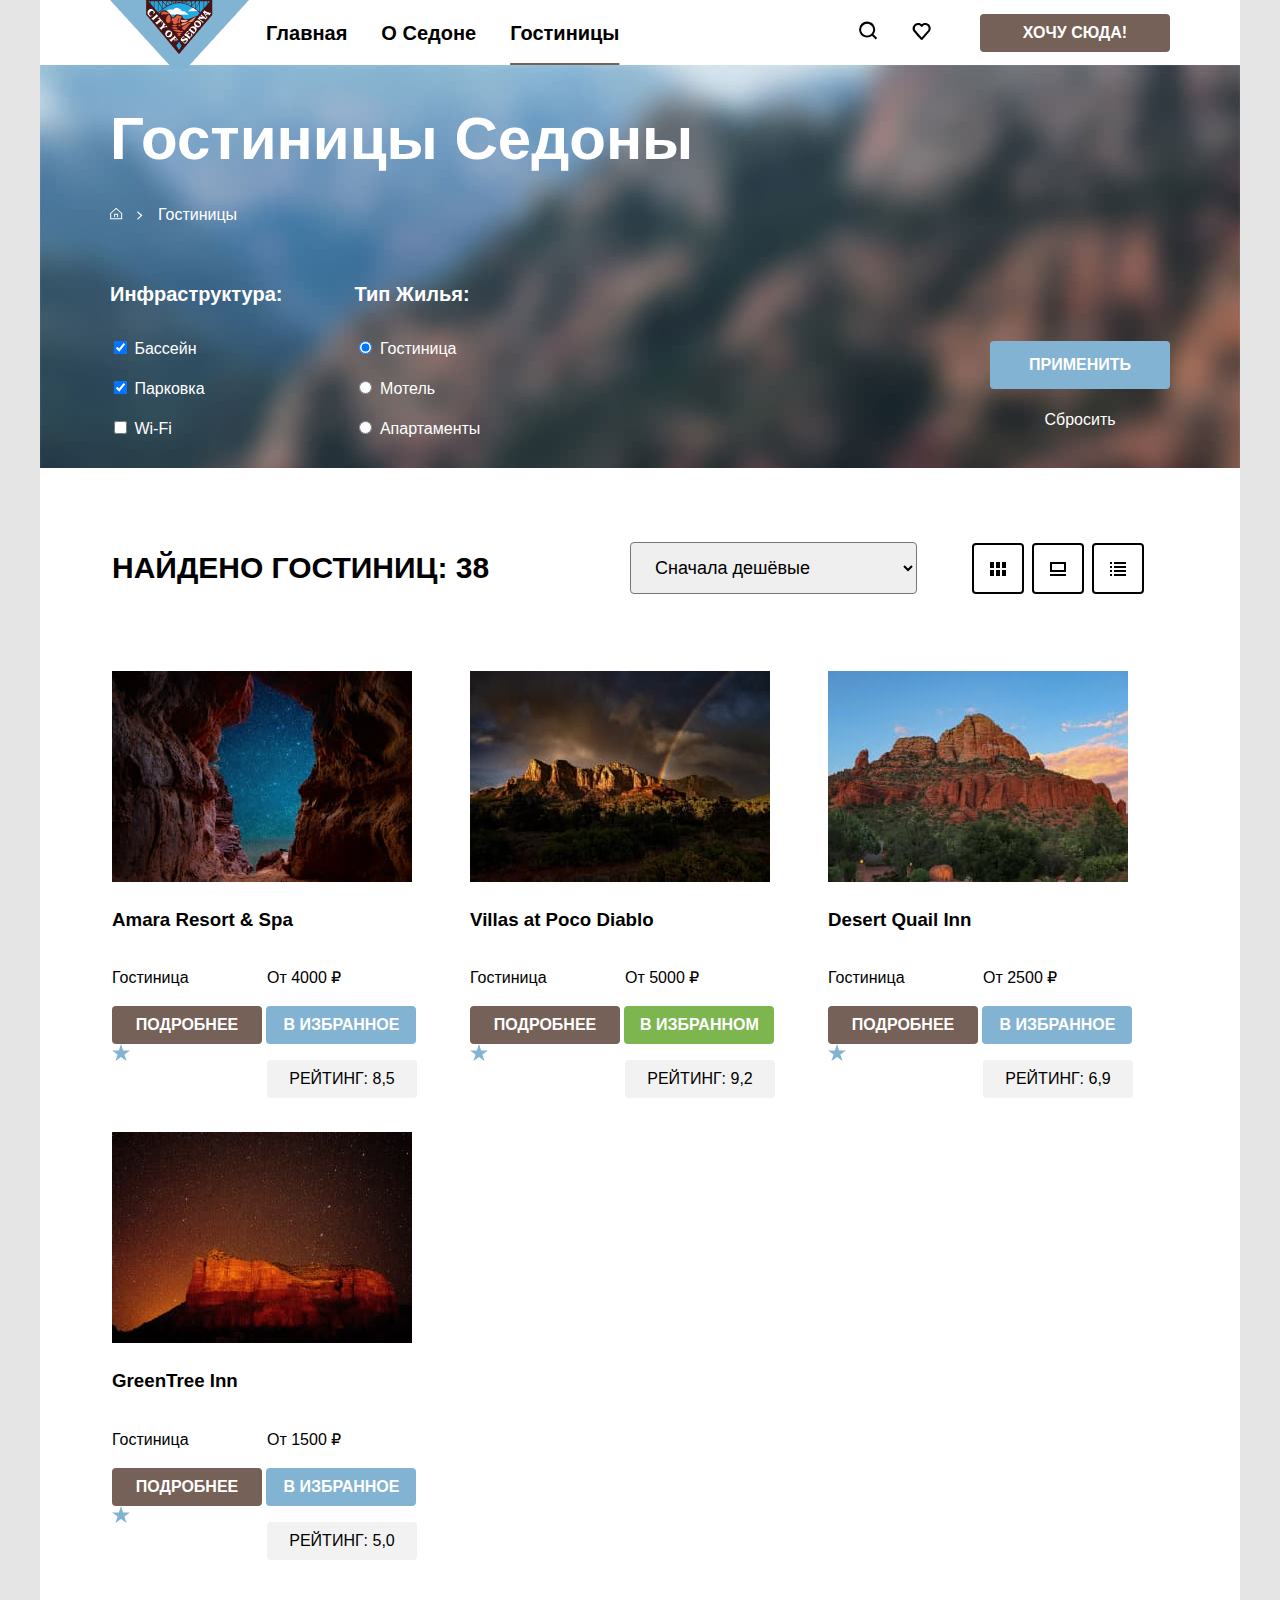
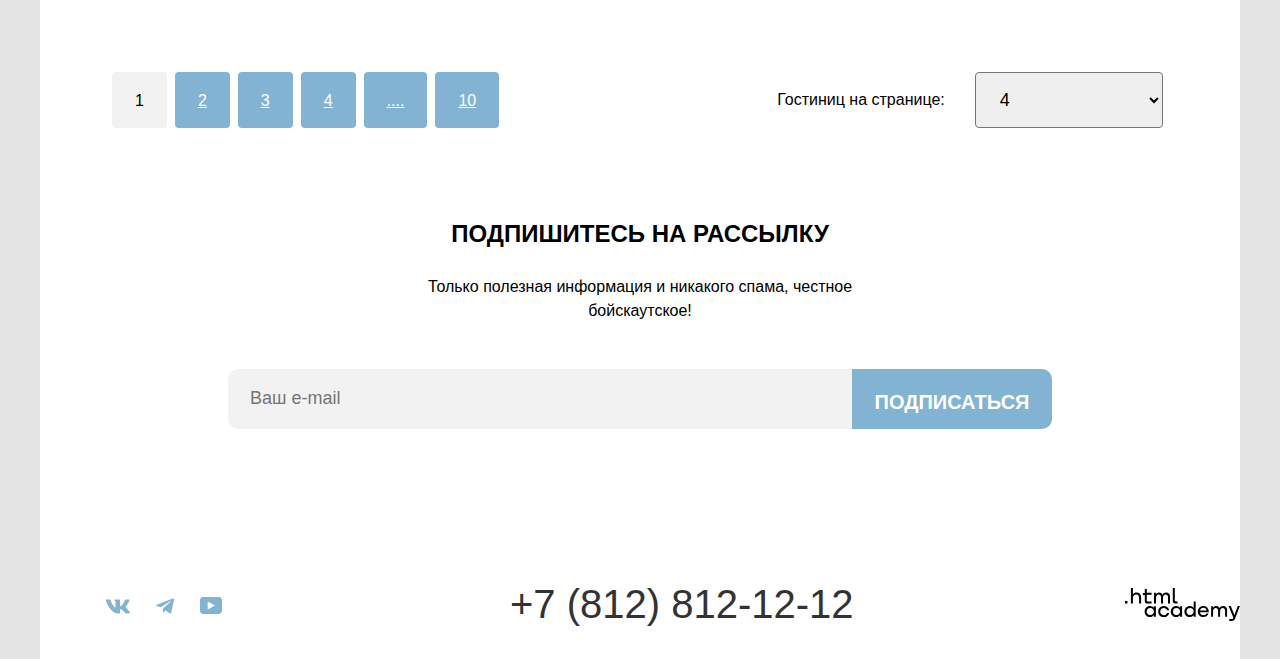
==== commit 951d4af6: "Сетка страницы каталога на гридах(с исправлениями)" ====
--- a/catalog.html
+++ b/catalog.html
@@ -125,103 +125,112 @@
           <option value="cheap">Сначала дешёвые</option>
           <option value="expensive">Сначала дорогие</option>
         </select>
-       
-          <a class="button-card" href="#">
-            <span class="visually-hidden">Показать карточки</span>
-            <img src="images/icon-table.svg" alt="table">
-          </a>
-          <a class="button-gallery" href="#">
-            <span class="visually-hidden">Показать галерею</span>
-            <img src="images/icon-slideshow.svg" alt="slideshow">
-          </a>
-          <a class="button-list" href="#">
-            <span class="visually-hidden">Показать список</span>
-            <img src="images/icon-list.svg" alt="list">
-          </a>
+
+        <a class="button-card" href="#">
+          <span class="visually-hidden">Показать карточки</span>
+          <img src="images/icon-table.svg" alt="table">
+        </a>
+        <a class="button-gallery" href="#">
+          <span class="visually-hidden">Показать галерею</span>
+          <img src="images/icon-slideshow.svg" alt="slideshow">
+        </a>
+        <a class="button-list" href="#">
+          <span class="visually-hidden">Показать список</span>
+          <img src="images/icon-list.svg" alt="list">
+        </a>
       </div>
 
       <ul class="select-hotel">
         <li>
           <img src="images/hotel-4.jpg" alt="cave">
           <h3>Amara Resort & Spa</h3>
-          <p>Гостиница</p>
-          <p>От 4000 ₽</p>
+          <div class="select-hotel-price">
+          <p >Гостиница</p>
+          <p >От 4000 ₽</p>
+          </div>
           <a class="button-first" href="#">подробнее</a>
           <a class="button-second" href="#">в избранное</a>
-          <img src="images/star.svg" alt="****">
+          <div class="select-hotel-rating">
+          <img  src="images/star.svg" alt="****">
           <p class="rating">Рейтинг: 8,5</p>
-        </li>
-      </ul>
-
-      <ul class="select-hotel">
+          </div>
+        </li>
         <li>
           <img src="images/hotel-1.jpg" alt="rainbow-over-mountain">
           <h3>Villas at Poco Diablo</h3>
+          <div class="select-hotel-price">
           <p>Гостиница</p>
           <p>От 5000 ₽</p>
+        </div>
           <a class="button-first" href="#">подробнее</a>
           <a class="button-third" href="#">в избранном</a>
+          <div class="select-hotel-rating">
           <img src="images/star.svg" alt="****">
           <p class="rating">Рейтинг: 9,2</p>
-        </li>
-      </ul>
-
-      <ul class="select-hotel">
+        </div>
+        </li>
         <li>
           <img src="images/hotel-2.jpg" alt="hill">
           <h3>Desert Quail Inn</h3>
+          <div class="select-hotel-price">
           <p>Гостиница</p>
           <p>От 2500 ₽</p>
+        </div>
           <a class="button-first" href="#">подробнее</a>
           <a class="button-second" href="#">в избранное</a>
+          <div class="select-hotel-rating">
           <img src="images/star.svg" alt="***">
           <p class="rating">Рейтинг: 6,9</p>
-        </li>
-      </ul>
-
-      <ul class="select-hotel">
+        </div>
+        </li>
         <li>
           <img src="images/hotel-3.jpg" alt="hill-at-night">
           <h3>GreenTree Inn</h3>
+          <div class="select-hotel-price">
           <p>Гостиница</p>
           <p>От 1500 ₽</p>
+        </div>
           <a class="button-first" href="#">подробнее</a>
           <a class="button-second" href="#">в избранное</a>
+          <div class="select-hotel-rating">
           <img src="images/star.svg" alt="**">
           <p class="rating">Рейтинг: 5,0</p>
+        </div>
         </li>
       </ul>
 
-      <ul class="pagination">
-        <li class="pagination-item">
-          <a class="button-pagination-link-pagination-current">1</a>
-        </li>
-        <li class="pagination-item">
-          <a class="button-pagination-link" href="#">2</a>
-        </li>
-        <li class="pagination-item">
-          <a class="button-pagination-link" href="#">3</a>
-        </li>
-        <li class="pagination-item">
-          <a class="button-pagination-link" href="#">4</a>
-        </li>
-        <li class="pagination-item">
-          <a class="button-pagination-link" href="#">....</a>
-        </li>
-        <li class="pagination-item">
-          <a class="button-pagination-link" href="#">10</a>
-        </li>
-      </ul>
-      <ul class="select-control">
-        <p>Гостиниц на странице:</p>
-        <select class="select-control" aria-label="Сортировка">
-          <option value="amount">4</option>
-          <option value="amount">6</option>
-          <option value="amount">9</option>
-          <option value="amount">12</option>
-          <option value="amount">all</option>
-        </select>
-      </ul>
+      <div class="pagination-select-control-pages">
+        <ul class="pagination">
+          <li class="pagination-item">
+            <a class="button-pagination-link-pagination-current">1</a>
+          </li>
+          <li class="pagination-item">
+            <a class="button-pagination-link" href="#">2</a>
+          </li>
+          <li class="pagination-item">
+            <a class="button-pagination-link" href="#">3</a>
+          </li>
+          <li class="pagination-item">
+            <a class="button-pagination-link" href="#">4</a>
+          </li>
+          <li class="pagination-item">
+            <a class="button-pagination-link" href="#">....</a>
+          </li>
+          <li class="pagination-item">
+            <a class="button-pagination-link" href="#">10</a>
+          </li>
+        </ul>
+        <ul class="select-control-pages">
+          <p>Гостиниц на странице:</p>
+          <select class="separation-pages" aria-label="separation">
+            <option value="amount">4</option>
+            <option value="amount">6</option>
+            <option value="amount">9</option>
+            <option value="amount">12</option>
+            <option value="amount">all</option>
+          </select>
+        </ul>
+      </div>
       <section class="newsletter-catalog">
         <h2 class="page-subscribe-title-catalog">Подпишитесь на рассылку</h2>
         <p class="page-subscribe-catalog">Только полезная информация и никакого спама, честное бойскаутское!</p>
--- a/styles/styles.css
+++ b/styles/styles.css
@@ -61,7 +61,7 @@
 .container {
   width: 1200px;
   margin: 0 auto;
-  background-color: #E5E5E5;
+  background-color: #ffffff;
 }
 
 .button-here {
@@ -465,7 +465,6 @@
 
 
 .interest {
-  margin: 0 auto;
   text-align: center;
   list-style-type: none;
   background-color: #ffffff;
@@ -614,7 +613,7 @@
 
 .footer-contacts-HTML {
   margin-top: 49px;
-  margin-left: 235px;
+  margin-left: auto;
 }
 
 
@@ -635,6 +634,7 @@
 }
 
 .breadcrumbs-item {
+  list-style-type: none;
   font-size: 16px;
   line-height: 21px;
 }
@@ -707,20 +707,6 @@
 .control-input {
   background: #3F5E72;
 
-}
-
-.header-title {
-  font-weight: 700;
-  font-size: 30px;
-  line-height: 36px;
-  text-transform: uppercase;
-  color: #000000;
-}
-
-.select-control {
-  display: flex;
-  color: #333333;
-  background-color: #FFFFFF;
 }
 
 .inner-header-title {
@@ -776,69 +762,166 @@
 
 .select-control {
   display: flex;
-  
-}
+  align-items: center;
+  color: #333333;
+  background-color: #FFFFFF;
+}
+
+.header-title {
+  font-weight: 700;
+  font-size: 30px;
+  line-height: 36px;
+  text-transform: uppercase;
+  white-space: nowrap;
+  color: #000000;
+  padding-top: 57px;
+  padding-left: 72px;
+  width: 338px;
+
+}
+
 
 .select-control-separation {
-  margin-left: 20px;
-  padding-right: 129px;
-  margin-left: 211px;
+  margin-left: 180px;
+  margin-top: 57px;
   font-weight: 400;
   font-size: 18px;
   line-height: 21px;
-}
-
-
-
-.button-card{
-  margin: 17px;
-  padding-right: 24px;
-  border-color: #E5E5E5;
- 
-}
-
-.button-gallery{
-  margin: 17px;
-  padding-right: 24px;
-}
-
-.button-list{
-  margin: 17px;
-  padding-right: 87px;
+  padding: 14px 90px 14px 20px;
+  border-radius: 4px;
+
+}
+
+
+
+.button-card {
+  border: 2px solid #000000;
+  margin-top: 58px;
+  padding: 14px 16px 9px 16px;
+  margin-left: 55px;
+  border-radius: 4px;
+
+
+}
+
+.button-gallery {
+  border: 2px solid #000000;
+  margin-top: 58px;
+  padding-left: 20px;
+  padding: 14px 16px 9px 16px;
+  margin-left: 8px;
+  border-radius: 4px;
+
+}
+
+.button-list {
+  border: 2px solid #000000;
+  margin-top: 58px;
+  padding-left: 20px;
+  padding: 14px 16px 9px 16px;
+  margin-left: 8px;
+  margin-right: 70px;
+  border-radius: 4px;
 }
 
 .select-hotel {
-  display: flex;
+  display: grid;
+  grid-template-columns: 340px 340px 340px;
+  justify-content: center;
   list-style-type: none;
   background-color: #FFFFFF;
-  margin: 0 auto;
-  padding: 0 auto;
-}
-
-
-.breadcrumbs-item {
-  list-style-type: none;
-}
-
-.rating {
-  width: 140px;
-  height: 37px;
-  background-color: #F2F2F2;
-}
+  margin: 0;
+  padding: 0;
+  padding-top: 60px;
+  gap: 18px;
+}
+
+.select-hotel-price {
+  display: grid;
+  grid-template-columns: 155px 155px;
+  
+}
+
+.select-hotel-rating{
+  display: grid;
+  grid-template-columns: 155px 155px;
+}
+
 
 .button-first {
   background-color: #756157;
   color: #FFFFFF;
+  display: inline-block;
+  text-align: center;
+  cursor: pointer;
+  padding: 9px 15px;
+  text-decoration: none;
+  text-transform: uppercase;
+  font-weight: 700;
+  font-size: 16px;
+  line-height: 20px;
+  width: 120px;
+  border-radius: 4px;
 }
 
 .button-second {
   background-color: #82B3D3;
   color: #FFFFFF;
+  display: inline-block;
+  text-align: center;
+  cursor: pointer;
+  padding: 9px 15px;
+  text-decoration: none;
+  text-transform: uppercase;
+  font-weight: 700;
+  font-size: 16px;
+  line-height: 20px;
+  width: 120px;
+  border-radius: 4px;
+
+
 }
 
 .button-third {
   background-color: #7DB54F;
   color: #FFFFFF;
+  display: inline-block;
+  text-align: center;
+  cursor: pointer;
+  padding: 9px 15px;
+  text-decoration: none;
+  text-transform: uppercase;
+  font-weight: 700;
+  font-size: 16px;
+  line-height: 20px;
+  width: 120px;
+  border-radius: 4px;
+}
+
+.rating {
+  background-color: #F2F2F2;
+  display: inline-block;
+  text-align: center;
+  cursor: pointer;
+  padding: 9px 15px;
+  text-decoration: none;
+  text-transform: uppercase;
+  font-weight: 400;
+  font-size: 16px;
+  line-height: 20px;
+  width: 120px;
+  border-radius: 4px;
+  
+
+}
+
+
+
+.pagination-select-control-pages {
+  display: flex;
+  background-color: #FFFFFF;
+  padding-top: 96px;
+
 }
 
 .pagination-item {
@@ -851,18 +934,42 @@
 .pagination {
   display: flex;
   background-color: #FFFFFF;
-  margin: 0 auto;
-  padding: 0 auto;
+  margin: 0;
+  padding: 0;
 }
 
 .button-pagination-link-pagination-current {
   background-color: #F2F2F2;
   color: #000000;
+  padding: 17px 23px 10px 23px;
+  margin-left: 72px;
+  border-radius: 4px;
 }
 
 .button-pagination-link {
+  padding: 17px 23px 10px 23px;
+  border-radius: 4px;
   background-color: #82B3D3;
   color: #FFFFFF;
+
+}
+
+.select-control-pages {
+  display: flex;
+  white-space: nowrap;
+  background-color: #FFFFFF;
+  margin: 0;
+  padding-left: 270px;
+}
+
+.separation-pages {
+  margin-right: 70px;
+  margin-left: 30px;
+  font-weight: 400;
+  font-size: 18px;
+  line-height: 21px;
+  padding: 14px 125px 14px 20px;
+  border-radius: 4px;
 }
 
 
